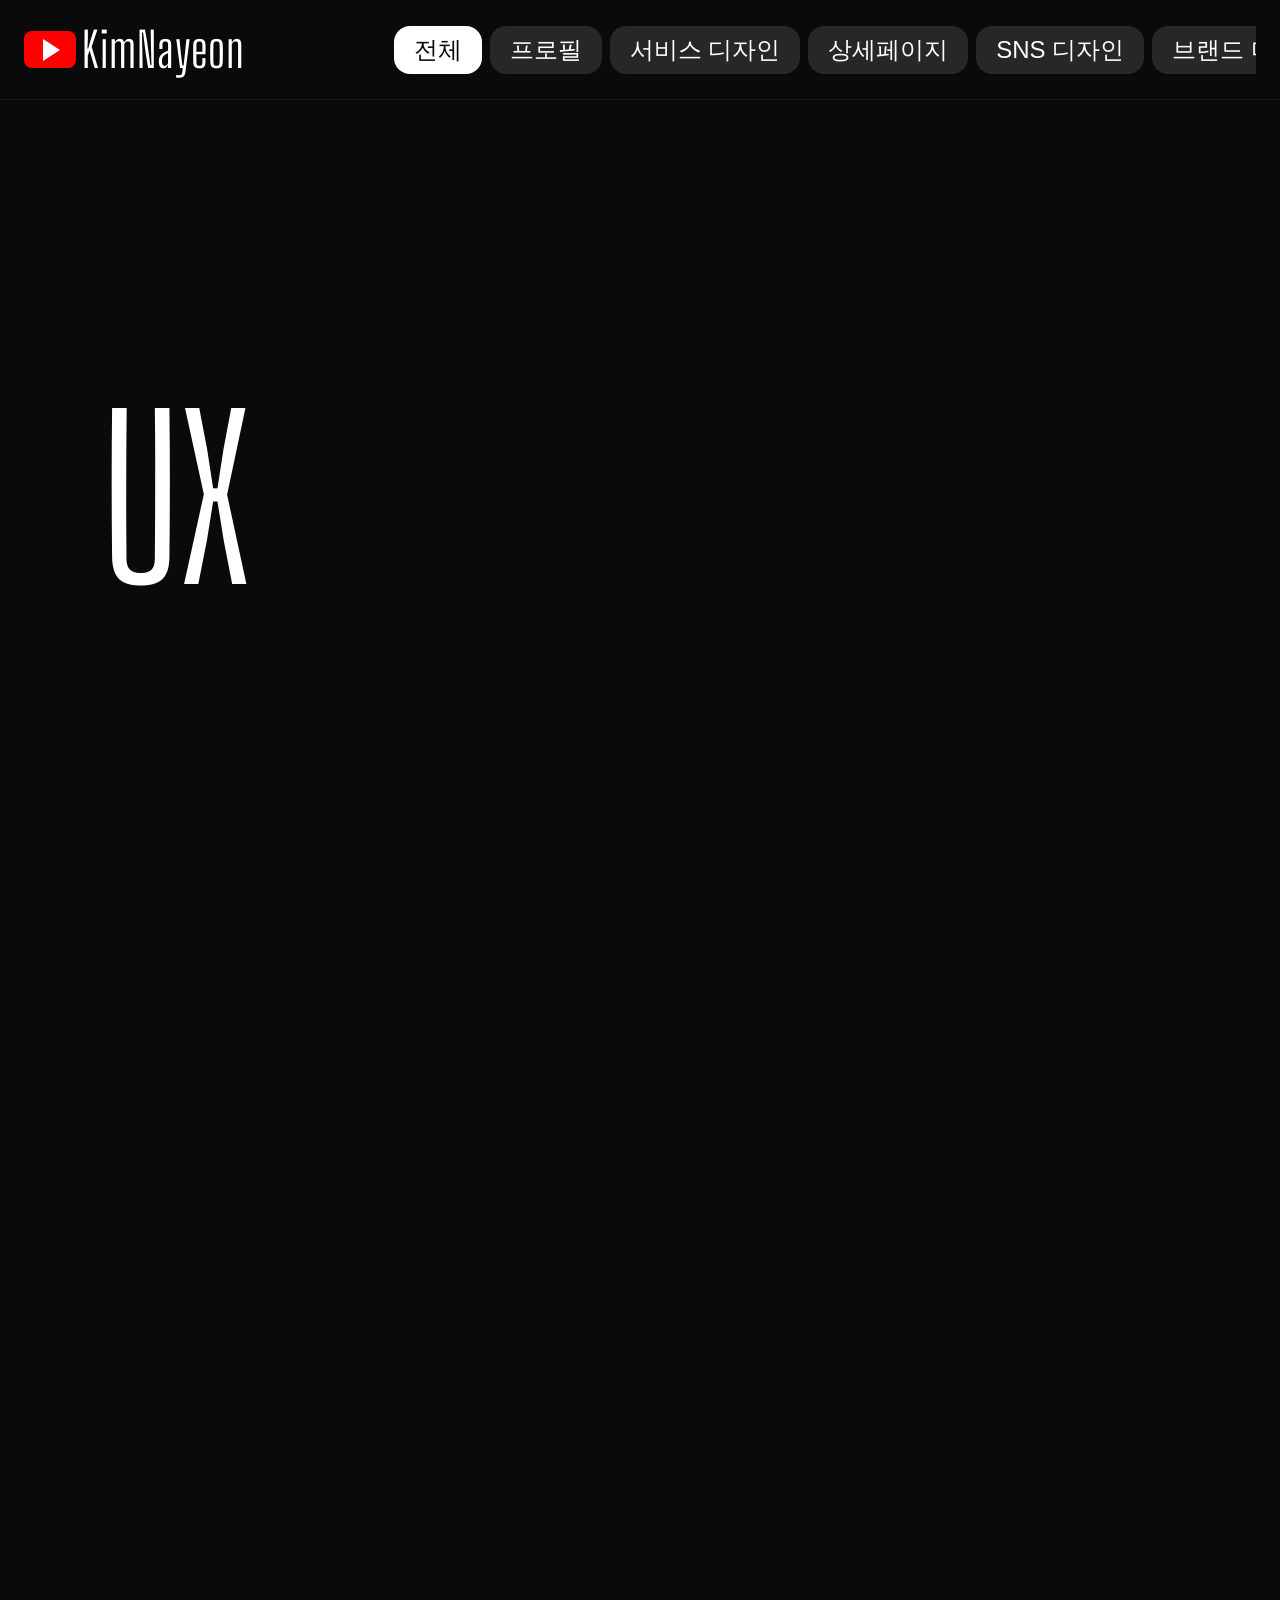
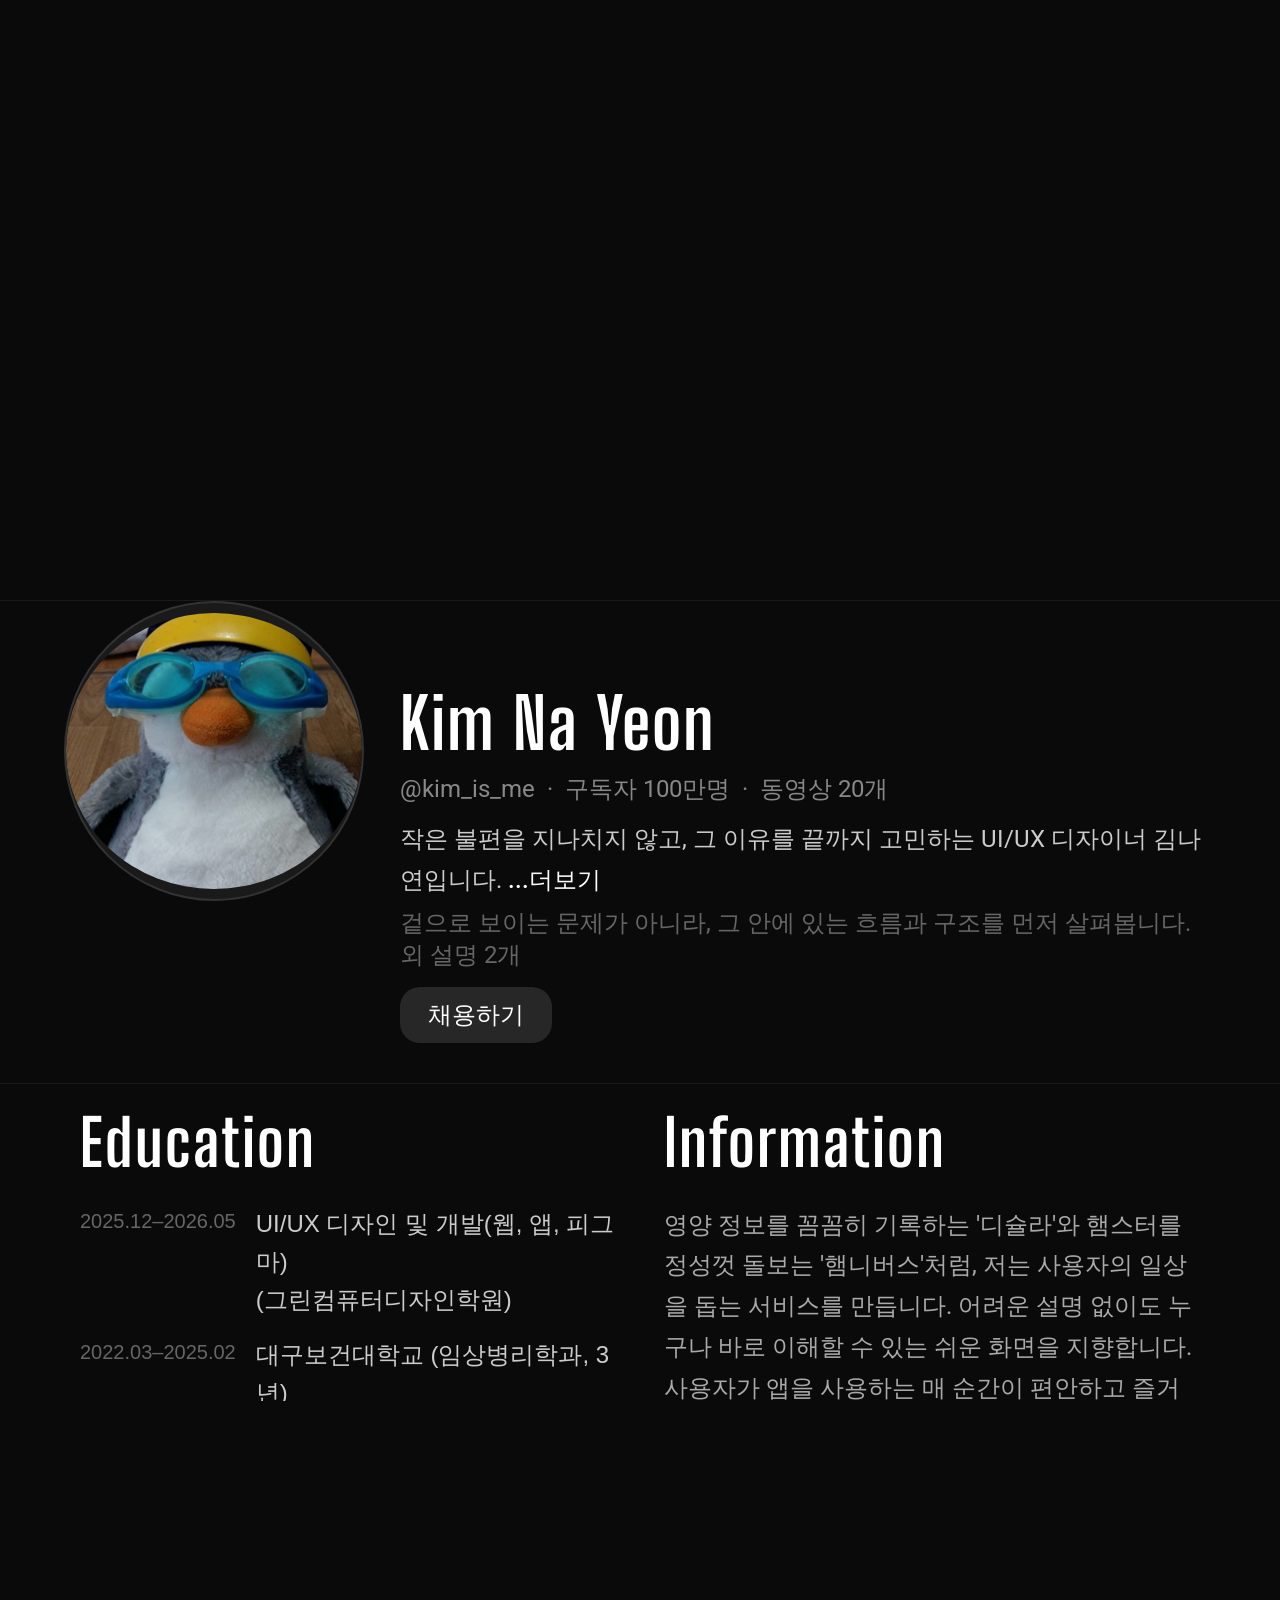
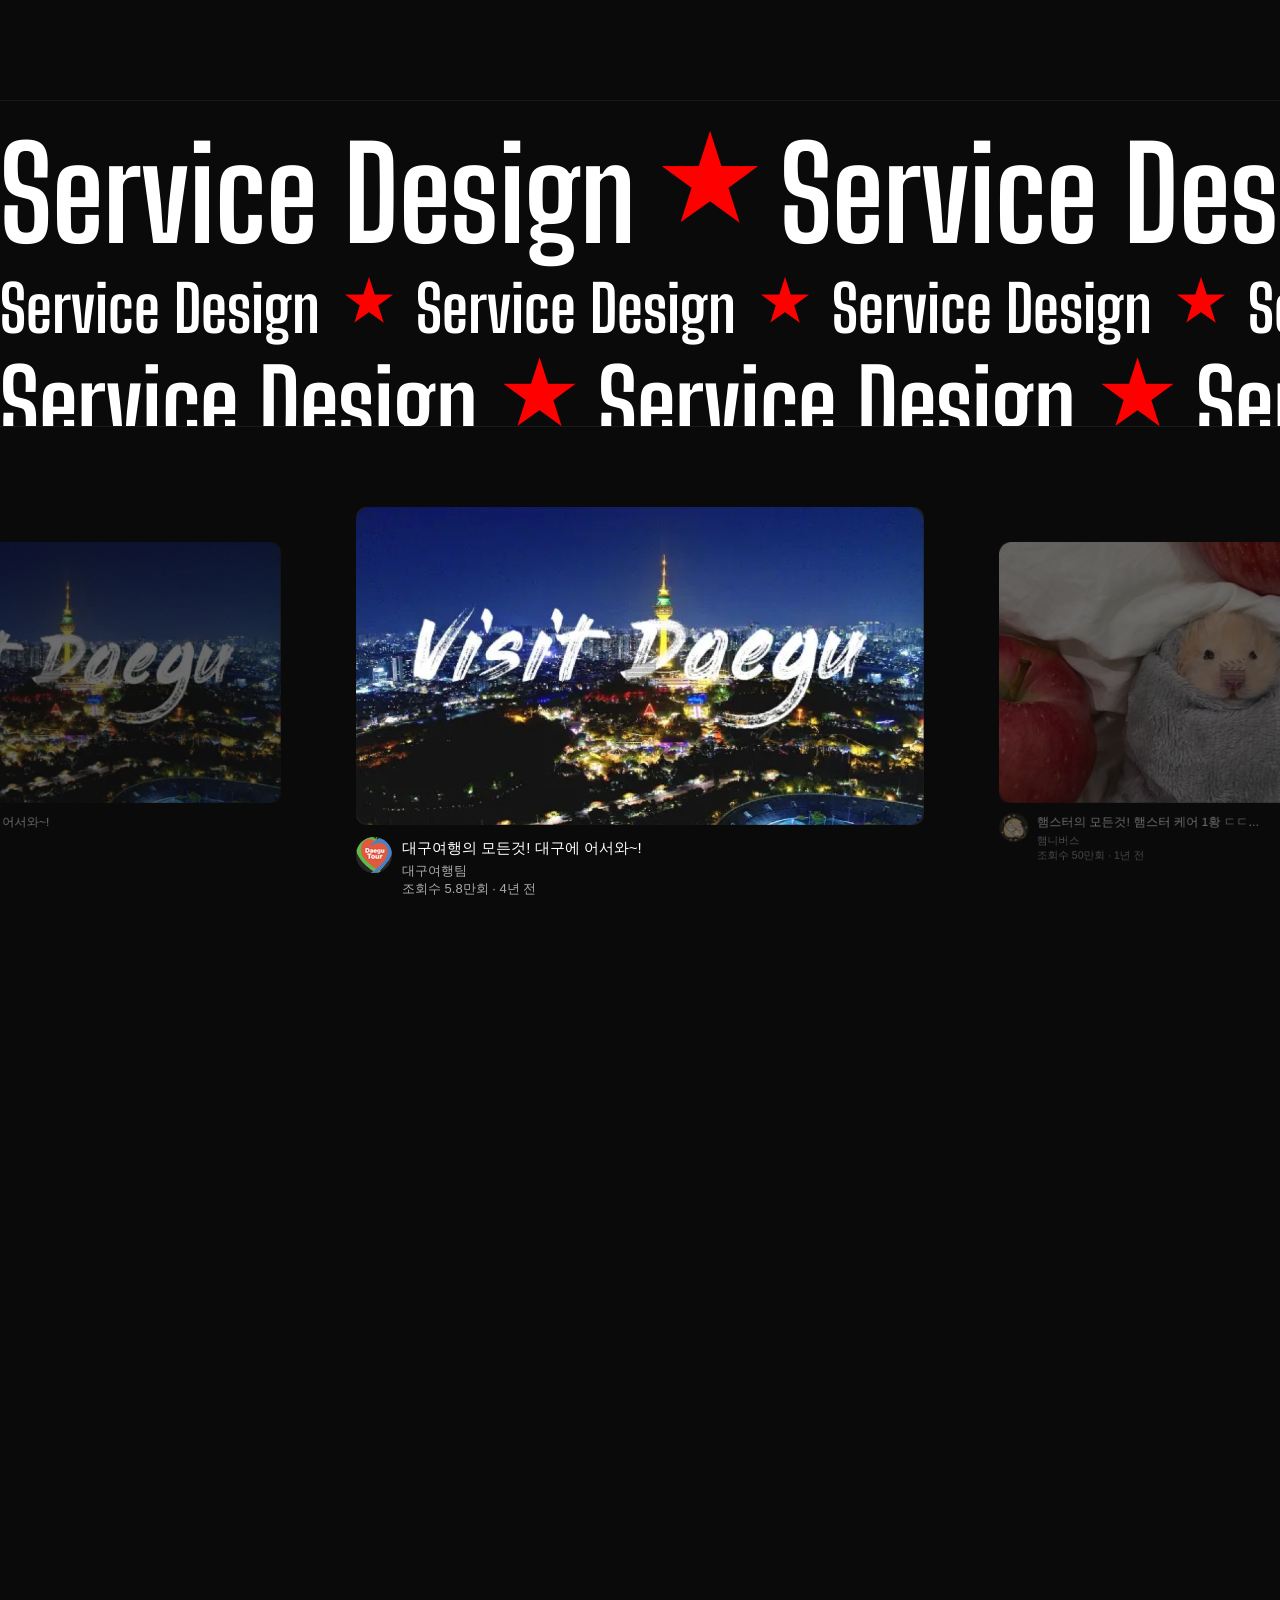
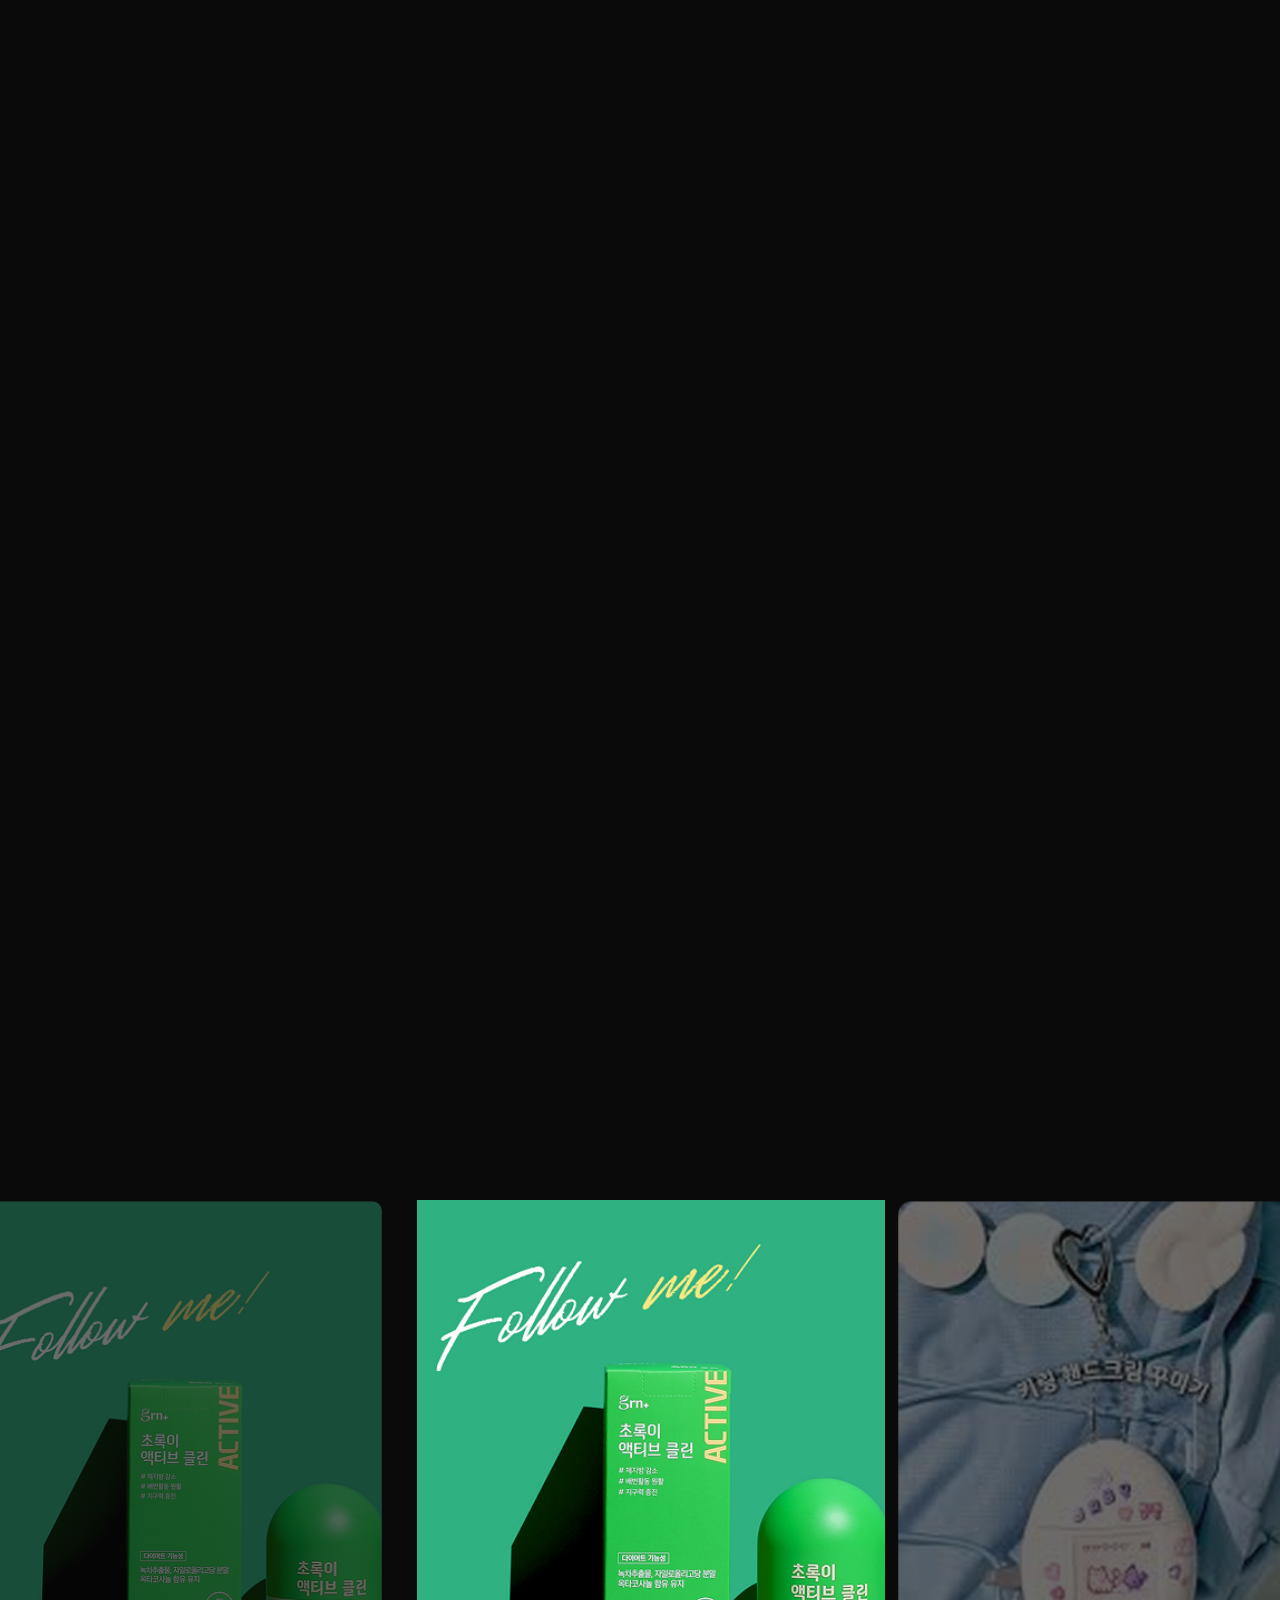
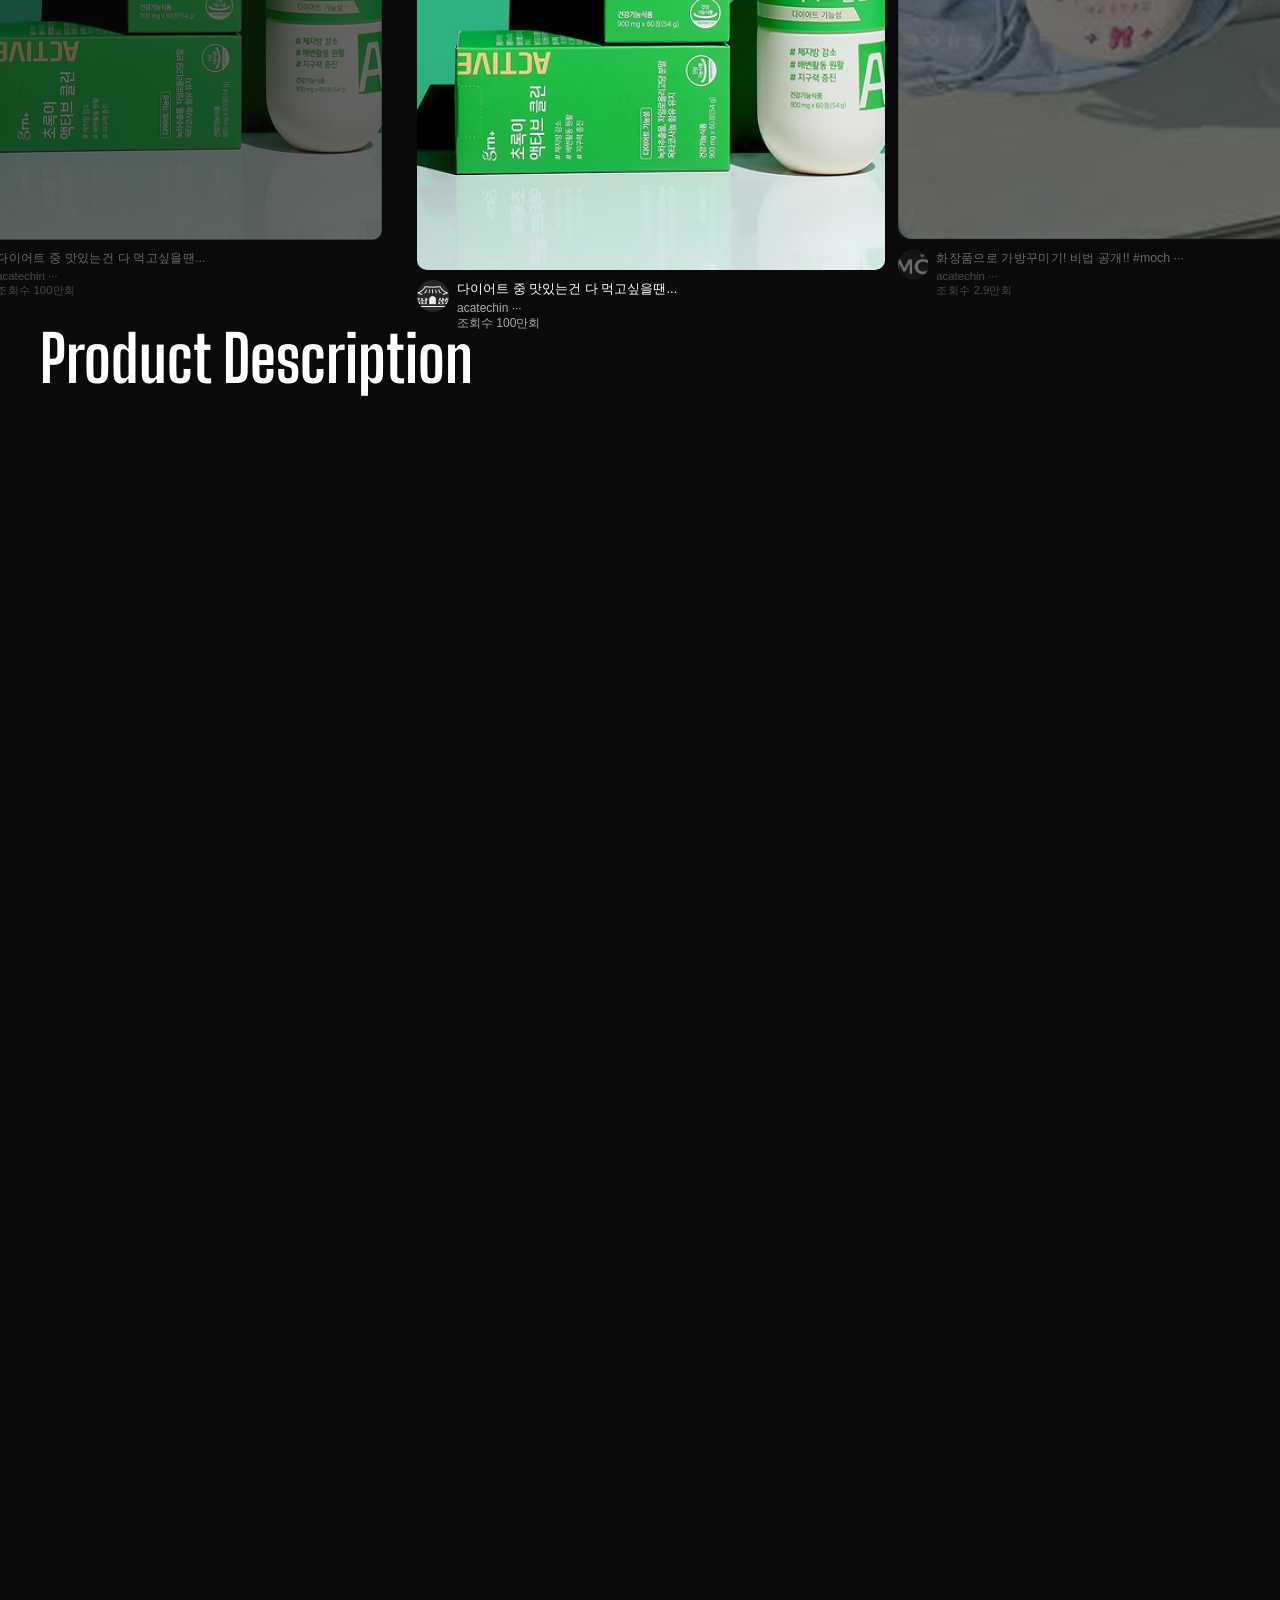
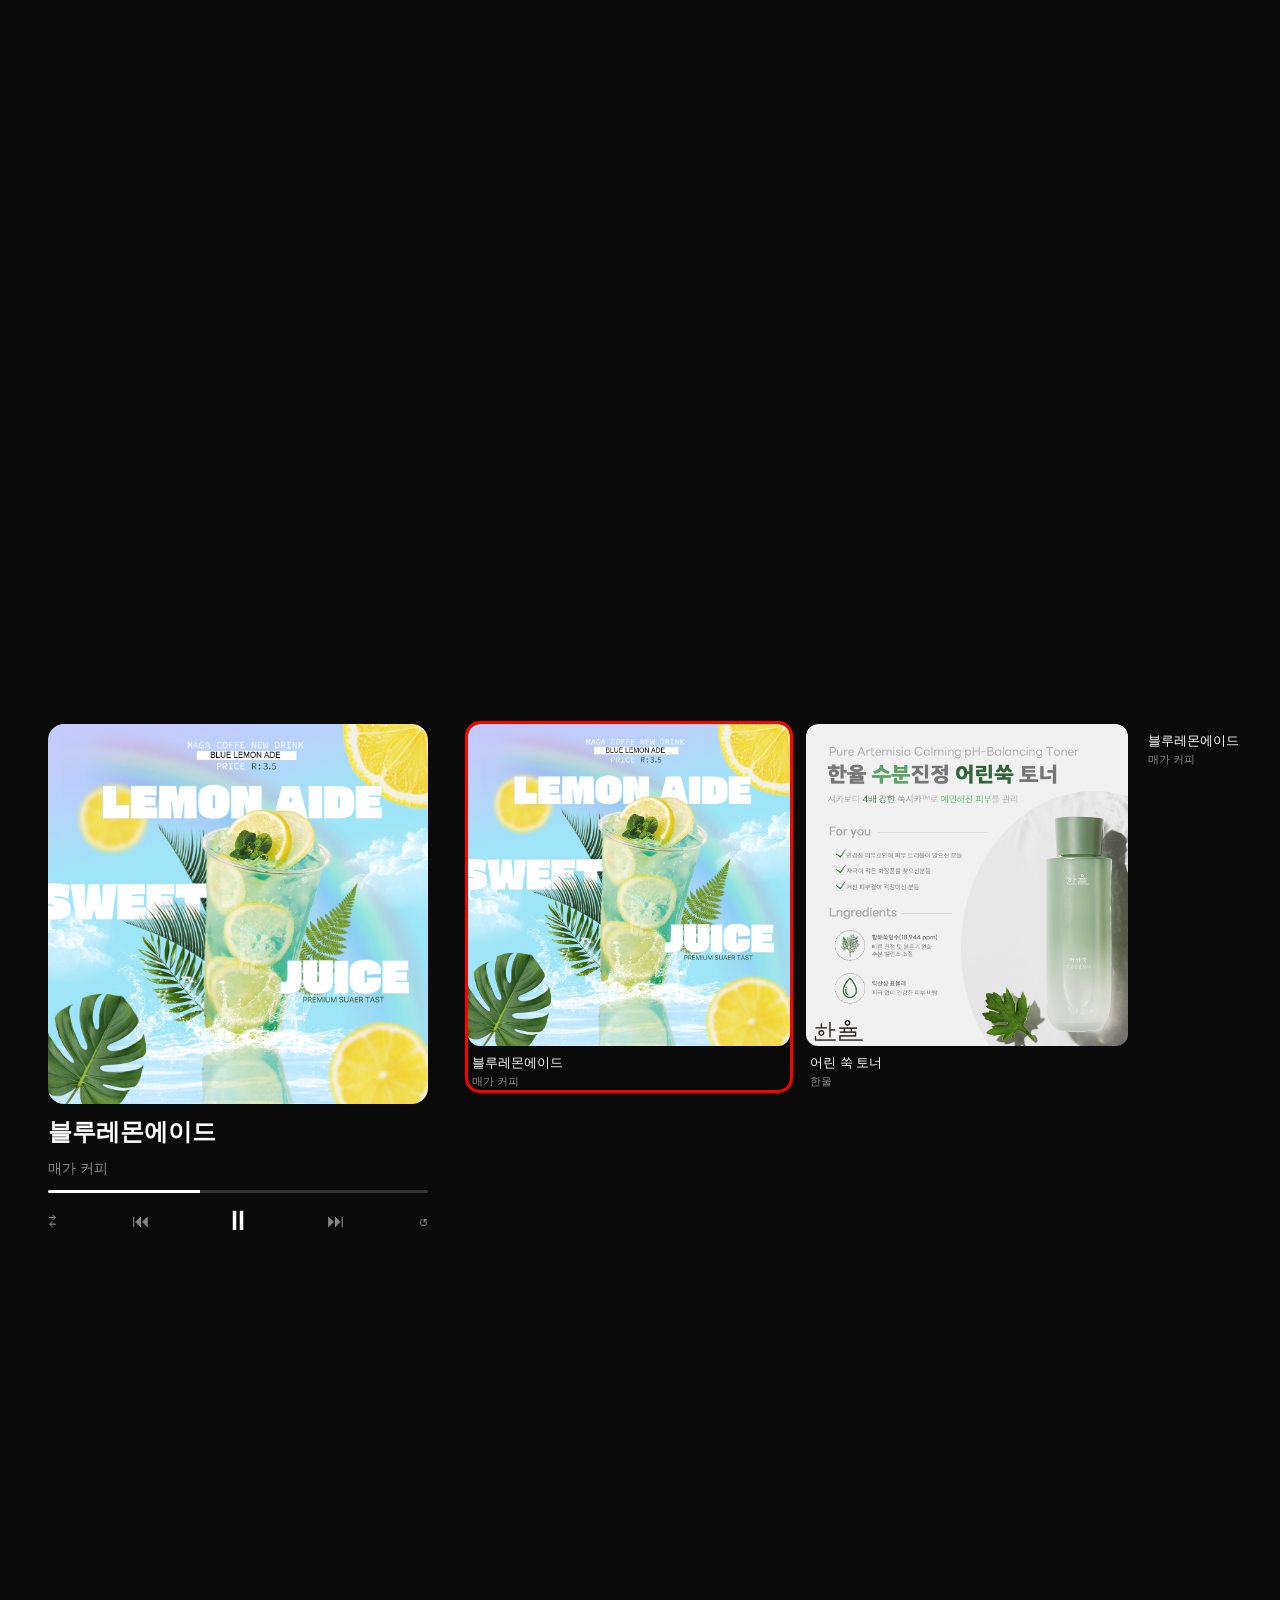
==== index.html @ f344e9fa "desing: 브랜드디자인" ====
<!doctype html>
<html lang="ko">
  <head>
    <meta charset="UTF-8" />
    <meta name="viewport" content="width=device-width, initial-scale=1.0" />
    <title>Kim Na Yeon — Portfolio</title>
    <link
      href="https://fonts.googleapis.com/css2?family=Big+Shoulders+Display:wght@700;900&family=Roboto:wght@300;400;500;700&display=swap"
      rel="stylesheet"
    />
    <link
      href="https://cdn.jsdelivr.net/gh/orioncactus/pretendard/dist/web/static/pretendard.css"
      rel="stylesheet"
    />
    <link rel="stylesheet" href="style.css" />
  </head>
  <body>
    <!-- NAV -->
    <nav id="yt-nav">
      <a href="#" class="yt-logo">
        <div class="yt-logo-icon"></div>
        <span class="yt-logo-text">KimNayeon</span>
      </a>
      <div class="yt-nav-right">
        <ul class="yt-nav-links">
          <li><a href="#" class="active" data-target="hero">전체</a></li>
          <li><a href="#" data-target="section-profile">프로필</a></li>
          <li><a href="#" data-target="section-service">서비스 디자인</a></li>
          <li><a href="#" data-target="section-detail">상세페이지</a></li>
          <li><a href="#" data-target="section-sns">SNS 디자인</a></li>
          <li><a href="#" data-target="section-brand">브랜드 디자인</a></li>
        </ul>
      </div>
    </nav>

    <!-- HERO -->
    <section id="hero">
      <div id="sticky-wrap">
        <div id="phase-text">
          <div class="split-letter" id="l0">UX</div>
          <div class="split-letter" id="l1">UI</div>
          <div class="split-letter" id="l2">DE</div>
          <div class="split-letter" id="l3">SI</div>
          <div class="split-letter" id="l4">GN</div>
        </div>
        <div id="phase-main">
          <div class="eyebrow">
            [ <span>UX/UI Designer</span> · Brand · Service ]
          </div>
          <div class="hero-title">
            <span class="solid">Design</span>
            <span class="outline">er</span>
          </div>
          <div class="hero-name">Kim Na Yeon</div>
          <div class="tags">
            <span class="tag red">Figma</span>
            <span class="tag">Service Design</span>
            <span class="tag">Brand Design</span>
            <span class="tag">SNS Contents</span>
            <span class="tag">UX Research</span>
          </div>
        </div>
        <div id="phase-collage">
          <div class="collage-group" id="group-0">
            <img
              src="assets/image/cart.png"
              style="top: 5%; left: 8%; width: 200px"
            />
            <img
              src="assets/image/hart.png"
              style="top: 40%; right: 14%; width: 120px"
            />
            <img
              src="assets/image/mic.png"
              style="top: 42%; left: 14%; width: 200px"
            />
            <img
              src="assets/image/ham.png"
              style="top: 50%; right: 6%; width: 400px"
            />
            <img
              src="assets/image/runham.png"
              style="top: 70%; left: 5%; width: 280px"
            />
          </div>
          <div class="collage-group" id="group-1">
            <img
              src="assets/image/licecake-5.png"
              style="top: 5%; left: 8%; width: 280px"
            />
            <img
              src="assets/image/licecake-3.png"
              style="top: 5%; right: 8%; width: 200px"
            />
            <img
              src="assets/image/licecake-2.png"
              style="top: 35%; left: 20%; width: 320px"
            />
            <img
              src="assets/image/licecake-4.png"
              style="top: 28%; right: 15%; width: 320px"
            />
            <img
              src="assets/image/licecake-6.png"
              style="top: 64%; left: 0%; width: 400px"
            />
            <img
              src="assets/image/licecake-1.png"
              style="top: 55%; right: 5%; width: 420px"
            />
          </div>
          <div class="collage-group" id="group-2">
            <img
              src="assets/image/alley-l.png"
              style="bottom: 0; left: 0; width: 45%"
            />
            <img
              src="assets/image/alley-r.png"
              style="bottom: 0; right: 0; width: 28%"
            />
            <img
              src="assets/image/sticar9.png"
              style="top: 18%; left: 30%; width: 150px"
            />
            <img
              src="assets/image/sticar8.png"
              style="top: 2%; left: 2%; width: 200px"
            />
            <img
              src="assets/image/bard-1.png"
              style="top: 0%; right: 18%; width: 200px"
            />
            <img
              src="assets/image/sticar3.png"
              style="top: 30%; right: 26%; width: 80px"
            />
            <img
              src="assets/image/bard-2.png"
              style="top: 60%; right: 28%; width: 140px"
            />
            <img
              src="assets/image/sticar10.png"
              style="top: 40%; left: 0%; width: 500px"
            />
            <img
              src="assets/image/sticar11.png"
              style="top: 60%; right: 0%; width: 400px"
            />
          </div>
          <div class="collage-group" id="group-3">
            <img
              src="assets/image/cat-1.png"
              style="top: 12%; left: 24%; width: 180px"
            />
            <img
              src="assets/image/rainbow.png"
              style="top: 40%; right: 0%; width: 600px"
            />
            <img
              src="assets/image/cat-3.png"
              style="top: 80%; right: 38%; width: 280px"
            />
            <img
              src="assets/image/dole.png"
              style="top: 78%; right: 14%; width: 400px"
            />
            <img
              src="assets/image/donot.png"
              style="top: 24%; left: 25%; width: 180px"
            />
            <img
              src="assets/image/dog.png"
              style="bottom: -2%; left: 0%; width: 200px"
            />
            <img
              src="assets/image/bard-clod.png"
              style="bottom: 42%; right: 4%; width: 200px"
            />
            <img
              src="assets/image/nabe.png"
              style="top: 6%; left: 32%; width: 80px"
            />
            <img
              src="assets/image/pix-hart.png"
              style="bottom: 20%; left: 28%; width: 120px"
            />
            <img
              src="assets/image/rose.png"
              style="bottom: 40%; left: 10%; width: 160px"
            />
            <img
              src="assets/image/hand.png"
              style="bottom: 0%; right: 0%; width: 200px"
            />
            <img
              src="assets/image/leaf.png"
              style="top: 40%; right: 0%; width: 400px"
            />
          </div>
        </div>
      </div>
    </section>

    <!-- 프로필 섹션 -->
    <section id="section-profile" style="position: relative; min-height: 300vh">
      <div
        id="profile-sticky"
        style="
          position: sticky;
          top: 100px;
          height: calc(100vh - 100px);
          overflow: hidden;
        "
      >
        <div id="profile-banner">
          <div id="profile-banner-placeholder">
            <img src="assets/image/092958.png" alt="" />
          </div>
        </div>
        <div id="profile-info">
          <div id="profile-left">
            <img
              src="assets/image/tumnail.png"
              alt="프로필"
              id="profile-avatar"
            />
            <div id="profile-text">
              <h1 id="profile-name">Kim Na Yeon</h1>
              <div id="profile-handle">
                @kim_is_me &nbsp;·&nbsp; 구독자 100만명 &nbsp;·&nbsp; 동영상
                20개
              </div>
              <p id="profile-bio">
                작은 불편을 지나치지 않고, 그 이유를 끝까지 고민하는 UI/UX
                디자이너 김나연입니다. <span id="bio-more">...더보기</span>
              </p>
              <p id="profile-bio-sub">
                겉으로 보이는 문제가 아니라, 그 안에 있는 흐름과 구조를 먼저
                살펴봅니다. 외 설명 2개
              </p>
              <a href="mailto:" class="hire-btn">채용하기</a>
            </div>
          </div>
        </div>
        <div id="profile-detail">
          <div id="profile-edu">
            <h2 class="detail-title">Education</h2>
            <ul class="edu-list">
              <li>
                <span class="edu-period">2025.12–2026.05</span>
                <span class="edu-name"
                  >UI/UX 디자인 및 개발(웹, 앱, 피그마)<br />(그린컴퓨터디자인학원)</span
                >
              </li>
              <li>
                <span class="edu-period">2022.03–2025.02</span>
                <span class="edu-name">대구보건대학교 (임상병리학과, 3년)</span>
              </li>
              <li>
                <span class="edu-period">2019.03–2022.02</span>
                <span class="edu-name">대구보건대학교 (임상병리학과, 3년)</span>
              </li>
            </ul>
            <h2 class="detail-title" style="margin-top: 40px">Skill</h2>
            <div id="skill-icons">
              <img
                src="https://cdn.jsdelivr.net/gh/devicons/devicon/icons/figma/figma-original.svg"
                alt="Figma"
              />
              <img
                src="https://cdn.jsdelivr.net/gh/devicons/devicon/icons/photoshop/photoshop-plain.svg"
                alt="Photoshop"
              />
              <img
                src="https://cdn.jsdelivr.net/gh/devicons/devicon/icons/illustrator/illustrator-plain.svg"
                alt="Illustrator"
              />
              <img
                src="https://cdn.jsdelivr.net/gh/devicons/devicon/icons/html5/html5-original.svg"
                alt="HTML5"
              />
              <img
                src="https://cdn.jsdelivr.net/gh/devicons/devicon/icons/css3/css3-original.svg"
                alt="CSS3"
              />
              <img
                src="https://cdn.jsdelivr.net/gh/devicons/devicon/icons/javascript/javascript-original.svg"
                alt="JavaScript"
              />
            </div>
          </div>
          <div id="profile-info-right">
            <h2 class="detail-title">Information</h2>
            <p class="info-text">
              영양 정보를 꼼꼼히 기록하는 '디슐라'와 햄스터를 정성껏 돌보는
              '햄니버스'처럼, 저는 사용자의 일상을 돕는 서비스를 만듭니다.
              어려운 설명 없이도 누구나 바로 이해할 수 있는 쉬운 화면을
              지향합니다. 사용자가 앱을 사용하는 매 순간이 편안하고 즐거울 수
              있도록, 작은 디테일까지 놓치지 않고 세심하게 디자인하겠습니다.
            </p>
          </div>
        </div>
      </div>
    </section>

    <!-- 서비스 디자인 섹션 -->
    <section id="section-service" style="position: relative; min-height: 300vh">
      <div
        id="service-sticky"
        style="
          position: sticky;
          top: 100px;
          height: calc(100vh - 100px);
          overflow: hidden;
          display: flex;
          flex-direction: column;
          justify-content: center;
          z-index: 1;
        "
      >
        <div class="marquee-wrap">
          <div class="marquee-row row-1">
            <div class="marquee-track">
              <span>Service Design</span><span class="dot">★</span
              ><span>Service Design</span><span class="dot">★</span
              ><span>Service Design</span><span class="dot">★</span
              ><span>Service Design</span><span class="dot">★</span
              ><span>Service Design</span><span class="dot">★</span
              ><span>Service Design</span><span class="dot">★</span
              ><span>Service Design</span><span class="dot">★</span
              ><span>Service Design</span><span class="dot">★</span>
            </div>
            <div class="marquee-track" aria-hidden="true">
              <span>Service Design</span><span class="dot">★</span
              ><span>Service Design</span><span class="dot">★</span
              ><span>Service Design</span><span class="dot">★</span
              ><span>Service Design</span><span class="dot">★</span
              ><span>Service Design</span><span class="dot">★</span
              ><span>Service Design</span><span class="dot">★</span
              ><span>Service Design</span><span class="dot">★</span
              ><span>Service Design</span><span class="dot">★</span>
            </div>
          </div>
          <div class="marquee-row row-2">
            <div class="marquee-track">
              <span>Service Design</span><span class="dot">★</span
              ><span>Service Design</span><span class="dot">★</span
              ><span>Service Design</span><span class="dot">★</span
              ><span>Service Design</span><span class="dot">★</span
              ><span>Service Design</span><span class="dot">★</span
              ><span>Service Design</span><span class="dot">★</span
              ><span>Service Design</span><span class="dot">★</span
              ><span>Service Design</span><span class="dot">★</span>
            </div>
            <div class="marquee-track" aria-hidden="true">
              <span>Service Design</span><span class="dot">★</span
              ><span>Service Design</span><span class="dot">★</span
              ><span>Service Design</span><span class="dot">★</span
              ><span>Service Design</span><span class="dot">★</span
              ><span>Service Design</span><span class="dot">★</span
              ><span>Service Design</span><span class="dot">★</span
              ><span>Service Design</span><span class="dot">★</span
              ><span>Service Design</span><span class="dot">★</span>
            </div>
          </div>
          <div class="marquee-row row-3">
            <div class="marquee-track">
              <span>Service Design</span><span class="dot">★</span
              ><span>Service Design</span><span class="dot">★</span
              ><span>Service Design</span><span class="dot">★</span
              ><span>Service Design</span><span class="dot">★</span
              ><span>Service Design</span><span class="dot">★</span
              ><span>Service Design</span><span class="dot">★</span
              ><span>Service Design</span><span class="dot">★</span
              ><span>Service Design</span><span class="dot">★</span>
            </div>
            <div class="marquee-track" aria-hidden="true">
              <span>Service Design</span><span class="dot">★</span
              ><span>Service Design</span><span class="dot">★</span
              ><span>Service Design</span><span class="dot">★</span
              ><span>Service Design</span><span class="dot">★</span
              ><span>Service Design</span><span class="dot">★</span
              ><span>Service Design</span><span class="dot">★</span
              ><span>Service Design</span><span class="dot">★</span
              ><span>Service Design</span><span class="dot">★</span>
            </div>
          </div>
        </div>
        <div class="carousel-wrap">
          <div class="carousel-track" id="carousel-track">
            <div
              class="carousel-card"
              onclick="location.href = 'detail-1.html'"
            >
              <div class="card-thumb dummy">
                <img src="assets/image/site4.png" alt="" />
              </div>
              <div class="card-info">
                <div class="card-avatar">
                  <img src="assets/image/mainicon2.png" alt="채널 아바타" />
                </div>
                <div class="card-text">
                  <div class="card-title">
                    대구여행의 모든것! 대구에 어서와~!
                  </div>
                  <div class="card-sub">대구여행팀</div>
                  <div class="card-meta">조회수 5.8만회 · 4년 전</div>
                </div>
              </div>
            </div>
            <div
              class="carousel-card"
              onclick="location.href = 'detail-2.html'"
            >
              <div class="card-thumb dummy">
                <img src="assets/image/site1.png" alt="" />
              </div>
              <div class="card-info">
                <div class="card-avatar">
                  <img src="assets/image/icon-1.png" alt="채널 아바타" />
                </div>
                <div class="card-text">
                  <div class="card-title">
                    햄스터의 모든것! 햄스터 케어 1황 ㄷㄷ...
                  </div>
                  <div class="card-sub">햄니버스</div>
                  <div class="card-meta">조회수 50만회 · 1년 전</div>
                </div>
              </div>
            </div>
            <div
              class="carousel-card"
              onclick="location.href = 'detail-3.html'"
            >
              <div class="card-thumb dummy">
                <img src="assets/image/site2.png" alt="" />
              </div>
              <div class="card-info">
                <div class="card-avatar">
                  <img src="assets/image/icon-3.png" alt="채널 아바타" />
                </div>
                <div class="card-text">
                  <div class="card-title">
                    한국의 자랑 한식! 한식진흥원이 이끌어갑니다.
                  </div>
                  <div class="card-sub">한식진흥원</div>
                  <div class="card-meta">조회수 19만회 · 5개월 전</div>
                </div>
              </div>
            </div>
            <div
              class="carousel-card"
              onclick="location.href = 'detail-4.html'"
            >
              <div class="card-thumb dummy">
                <img src="assets/image/site3.png" alt="" />
              </div>
              <div class="card-info">
                <div class="card-avatar">
                  <img src="assets/image/icon-2.png" alt="채널 아바타" />
                </div>
                <div class="card-text">
                  <div class="card-title">
                    다이어트중인데 식단짜기 귀찮을때 이 어플은 어때?
                  </div>
                  <div class="card-sub">Dishly</div>
                  <div class="card-meta">조회수 100만회 · 2개월 전</div>
                </div>
              </div>
            </div>
          </div>
        </div>
      </div>
    </section>

    <!-- 상세페이지 섹션 -->
    <section id="section-detail" style="position: relative; min-height: 300vh">
      <div
        id="detail-sticky"
        style="
          position: sticky;
          top: 100px;
          height: calc(100vh - 100px);
          overflow: hidden;
          z-index: 2;
          background: var(--black);
          display: flex;
          flex-direction: column;
        "
      >
        <div
          id="shorts-container"
          style="
            display: flex;
            height: calc(100vh - 200px);
            overflow: visible;
            position: relative;
          "
        >
          <div id="shorts-list">
            <!-- 카드 1: 초록이 다이어트 -->
            <div
              class="shorts-card"
              data-title="다이어트 중 맛있는건 다 먹고싶을땐..."
              data-period="2026.02.27 – 03.05"
              data-tools="Photoshop · Illustrator"
              data-desc="다이어트를 원하지만 식단 조절이 어려운 사용자를 위해, 제품의 핵심 성분인 카테킨의 작용 원리를 시각적으로 풀어냈습니다. 체지방·다이어트·변비 세 가지 고민을 도입부에 배치해 타겟 사용자의 공감을 이끌고, 4가지 포인트로 나눠 정보를 단계적으로 전달해 신뢰감을 높였습니다."
              data-link="https://ny2354.cafe24.com/product/gtn-%EC%B4%88%EB%A1%9D%EC%9D%B4-%EB%8B%A4%EC%9D%B4%EC%96%B4%ED%8A%B8%EC%95%8C%EC%95%BD/28/category/62/display/1/"
            >
              <div class="shorts-thumb dummy">
                <img src="assets/image/product-2.png" alt="" />
              </div>
              <div class="shorts-info">
                <div class="shorts-avatar">
                  <img
                    src="assets/image/image-removebg-preview (46).png"
                    alt=""
                  />
                </div>
                <div class="shorts-text">
                  <div class="shorts-title">
                    다이어트 중 맛있는건 다 먹고싶을땐...
                  </div>
                  <div class="shorts-sub">acatechin ···</div>
                  <div class="shorts-meta">조회수 100만회</div>
                </div>
              </div>
            </div>
            <!-- 카드 2: 뭄칫 핸드크림 -->
            <div
              class="shorts-card"
              data-title="화장품으로 가방꾸미기! 비법 공개!!"
              data-period="2026.04.07 – 04.13"
              data-tools="Figma · Photoshop · Illustrator"
              data-desc="핸드크림을 단순한 스킨케어 제품이 아닌 패션 아이템으로 포지셔닝하기 위해, 요즘 MZ세대 트렌드인 가방꾸미기 문화와 연결했습니다. 레트로 픽셀 감성과 다꾸 스타일의 비주얼로 제품의 귀여운 개성을 강조하고, 향기·보습 등 기능 정보도 트렌디한 레이아웃으로 자연스럽게 전달했습니다."
              data-link="https://www.figma.com/proto/DoVef63uSHZZP9dSA1dqBs/%EB%9E%9C%EB%94%A9-%ED%8E%98%EC%9D%B4%EC%A7%80-%EB%94%94%EC%9E%90%EC%9D%B8-%EA%B9%80%EB%82%98%EC%97%B0?node-id=16-26&p=f&viewport=137%2C429%2C0.13&t=WGed79THoWKXvzhD-1&scaling=min-zoom&content-scaling=fixed&starting-point-node-id=16%3A26&page-id=0%3A1"
            >
              <div class="shorts-thumb dummy">
                <img src="assets/image/product-3.png" alt="" />
              </div>
              <div class="shorts-info">
                <div class="shorts-avatar">
                  <img src="assets/image/mumchit-logo.png" alt="" />
                </div>
                <div class="shorts-text">
                  <div class="shorts-title">
                    화장품으로 가방꾸미기! 비법 공개!! #moch ···
                  </div>
                  <div class="shorts-sub">acatechin ···</div>
                  <div class="shorts-meta">조회수 2.9만회</div>
                </div>
              </div>
            </div>
            <!-- 카드 3: 익산농협 찰쌀떡 -->
            <div
              class="shorts-card"
              data-title="품질대란! 익산농협 샘크림 찰쌀떡 오픈런 후기!"
              data-period="2026.03.10 – 03.13"
              data-tools="Photoshop · Illustrator"
              data-desc="8000명 이상의 소비자가 선택한 익산농협 샘크림 찰쌀떡의 신뢰도와 품질을 시각적으로 전달하기 위해, 제품의 부드럽고 고급스러운 질감을 중심으로 디자인했습니다. 따뜻한 베이지·브라운 톤으로 정성스럽고 건강한 이미지를 강조하고, 실제 먹는 장면을 담아 소비자의 구매 욕구를 자연스럽게 이끌어냈습니다."
              data-link="https://ny2354.cafe24.com/product/%EC%9D%B5%EC%82%B0-%EB%86%8D%ED%98%91-%EC%83%9D%ED%81%AC%EB%A6%BC-%EC%B0%B9%EC%8C%80%EB%96%A1/12/category/62/display/1/"
            >
              <div class="shorts-thumb dummy">
                <img src="assets/image/product-1.png" alt="" />
              </div>
              <div class="shorts-info">
                <div class="shorts-avatar">
                  <img
                    src="assets/image/image-removebg-preview (46).png"
                    alt=""
                  />
                </div>
                <div class="shorts-text">
                  <div class="shorts-title">
                    품질대란! 익산농협 샘크림 찰쌀떡 오픈런 후기!
                  </div>
                  <div class="shorts-sub">acatechin ···</div>
                  <div class="shorts-meta">조회수 45만회</div>
                </div>
              </div>
            </div>
            <!-- 카드 4: 초록이 (카드1과 동일) -->
            <div
              class="shorts-card"
              data-title="다이어트 중 맛있는건 다 먹고싶을땐..."
              data-period="2026.02.27 – 03.05"
              data-tools="Photoshop · Illustrator"
              data-desc="다이어트를 원하지만 식단 조절이 어려운 사용자를 위해, 제품의 핵심 성분인 카테킨의 작용 원리를 시각적으로 풀어냈습니다. 체지방·다이어트·변비 세 가지 고민을 도입부에 배치해 타겟 사용자의 공감을 이끌고, 4가지 포인트로 나눠 정보를 단계적으로 전달해 신뢰감을 높였습니다."
              data-link="https://ny2354.cafe24.com/product/gtn-%EC%B4%88%EB%A1%9D%EC%9D%B4-%EB%8B%A4%EC%9D%B4%EC%96%B4%ED%8A%B8%EC%95%8C%EC%95%BD/28/category/62/display/1/"
            >
              <div class="shorts-thumb dummy">
                <img src="assets/image/product-2.png" alt="" />
              </div>
              <div class="shorts-info">
                <div class="shorts-avatar">
                  <img
                    src="assets/image/image-removebg-preview (46).png"
                    alt=""
                  />
                </div>
                <div class="shorts-text">
                  <div class="shorts-title">
                    다이어트 중 맛있는건 다 먹고싶을땐...
                  </div>
                  <div class="shorts-sub">acatechin ···</div>
                  <div class="shorts-meta">조회수 100만회</div>
                </div>
              </div>
            </div>
          </div>
          <!-- 상세 패널 -->
          <div id="shorts-panel" class="hidden">
            <div id="panel-header">
              <span id="panel-title">설명</span>
              <button id="panel-close" onclick="closeShorts()">✕</button>
            </div>
            <div id="panel-body">
              <div id="panel-project"></div>
              <div id="panel-stats">
                <div class="stat-box">
                  <div class="stat-num" id="panel-period-val">—</div>
                  <div class="stat-label">제작 기간</div>
                </div>
                <a id="panel-link" href="#" target="_blank" class="stat-btn"
                  >바로가기</a
                >
                <div class="stat-box">
                  <div
                    id="panel-tools-icons"
                    style="
                      display: flex;
                      gap: 6px;
                      justify-content: center;
                      flex-wrap: wrap;
                    "
                  ></div>
                  <div class="stat-label" style="margin-top: 6px">사용 툴</div>
                </div>
              </div>
              <div id="panel-desc-label">💬 기획 의도</div>
              <div id="panel-desc"></div>
            </div>
          </div>
        </div>
        <div id="detail-title-bar">
          <span class="detail-section-title">Product Description</span>
        </div>
      </div>
    </section>

    <!-- SNS 디자인 섹션 -->
    <section id="section-sns" style="position: relative; min-height: 300vh">
      <div
        id="sns-sticky"
        style="
          position: sticky;
          top: 100px;
          height: calc(100vh - 100px);
          overflow: hidden;
          z-index: 2;
          background: var(--black);
          display: flex;
          flex-direction: column;
        "
      >
        <div id="sns-main">
          <div id="sns-player">
            <div id="player-cover">
              <img
                src="assets/image/instersns1.jpg"
                alt="커버"
                id="player-cover-img"
              />
            </div>
            <div id="player-title">블루레몬에이드</div>
            <div id="player-sub">매가 커피</div>
            <div id="player-progress"><div id="player-bar"></div></div>
            <div id="player-controls">
              <button class="ctrl-btn">⇄</button>
              <button class="ctrl-btn">⏮</button>
              <button class="ctrl-btn ctrl-play">⏸</button>
              <button class="ctrl-btn">⏭</button>
              <button class="ctrl-btn">↺</button>
            </div>
          </div>
          <div id="sns-right">
            <div id="sns-card-list">
              <div
                class="sns-small-card selected"
                onclick="
                  switchSnsCard(
                    this,
                    'assets/image/instersns1.jpg',
                    '블루레몬에이드',
                    '매가 커피',
                  )
                "
              >
                <div class="sns-card-img-wrap">
                  <img src="assets/image/instersns1.jpg" alt="블루레몬에이드" />
                </div>
                <div class="sns-card-label">
                  블루레몬에이드<br /><span>매가 커피</span>
                </div>
              </div>
              <div
                class="sns-small-card"
                onclick="
                  switchSnsCard(
                    this,
                    'assets/image/instersns2.jpg',
                    '어린 쑥 토너',
                    '한울',
                  )
                "
              >
                <div class="sns-card-img-wrap">
                  <img src="assets/image/instersns2.jpg" alt="어린 쑥 토너" />
                </div>
                <div class="sns-card-label">
                  어린 쑥 토너<br /><span>한울</span>
                </div>
              </div>
              <div class="sns-small-card dummy">
                <div class="sns-card-label">
                  블루레몬에이드<br /><span>매가 커피</span>
                </div>
              </div>
              <div class="sns-small-card dummy">
                <div class="sns-card-label">
                  블루레몬에이드<br /><span>매가 커피</span>
                </div>
              </div>
            </div>
            <div id="sns-circle-wrap">
              <div
                class="circle-ring"
                style="
                  width: 726px;
                  height: 726px;
                  animation: rotate-circle 10s linear infinite;
                "
              >
                <svg viewBox="0 0 726 726" xmlns="http://www.w3.org/2000/svg">
                  <defs>
                    <path
                      id="cp1"
                      d="M 363,363 m -340,0 a 340,340 0 1,1 680,0 a 340,340 0 1,1 -680,0"
                    />
                  </defs>
                  <text
                    fill="white"
                    font-size="96"
                    font-family="Big Shoulders Display, sans-serif"
                    letter-spacing="8"
                    font-weight="900"
                  >
                    <textPath href="#cp1">
                      SNS Card News ★ SNS Card News ★ SNS Card News ★ SNS Card
                      News ★
                    </textPath>
                  </text>
                </svg>
              </div>
              <div
                class="circle-ring"
                style="
                  width: 594px;
                  height: 594px;
                  bottom: 66px;
                  right: 66px;
                  animation: rotate-circle 14s linear infinite reverse;
                "
              >
                <svg viewBox="0 0 594 594" xmlns="http://www.w3.org/2000/svg">
                  <defs>
                    <path
                      id="cp2"
                      d="M 297,297 m -274,0 a 274,274 0 1,1 548,0 a 274,274 0 1,1 -548,0"
                    />
                  </defs>
                  <text
                    fill="white"
                    font-size="74"
                    font-family="Big Shoulders Display, sans-serif"
                    letter-spacing="6"
                    font-weight="900"
                  >
                    <textPath href="#cp2">
                      SNS Card News ★ SNS Card News ★ SNS Card News ★ SNS Card
                      News ★
                    </textPath>
                  </text>
                </svg>
              </div>
              <div
                class="circle-ring"
                style="
                  width: 476px;
                  height: 476px;
                  bottom: 125px;
                  right: 125px;
                  animation: rotate-circle 18s linear infinite;
                "
              >
                <svg viewBox="0 0 476 476" xmlns="http://www.w3.org/2000/svg">
                  <defs>
                    <path
                      id="cp3"
                      d="M 238,238 m -215,0 a 215,215 0 1,1 430,0 a 215,215 0 1,1 -430,0"
                    />
                  </defs>
                  <text
                    fill="white"
                    font-size="56"
                    font-family="Big Shoulders Display, sans-serif"
                    letter-spacing="5"
                    font-weight="900"
                  >
                    <textPath href="#cp3">
                      SNS Card News ★ SNS Card News ★ SNS Card News ★ SNS Card
                      News ★
                    </textPath>
                  </text>
                </svg>
              </div>
            </div>
          </div>
        </div>
      </div>
    </section>

    <!-- ══════════════════════════════════════
         브랜드 디자인 섹션
    ══════════════════════════════════════ -->
    <section id="section-brand" style="position: relative; min-height: 300vh">
      <div id="brand-sticky">
        <!-- 배경: 기울어진 마퀴 텍스트 (여러 줄) -->
        <div id="brand-bg-marquee">
          <div class="brand-bg-row">
            <div class="brand-bg-track">
              Brand Design&nbsp;&nbsp;&nbsp;Brand Design&nbsp;&nbsp;&nbsp;Brand
              Design&nbsp;&nbsp;&nbsp;Brand Design&nbsp;&nbsp;&nbsp;Brand
              Design&nbsp;&nbsp;&nbsp;Brand Design&nbsp;&nbsp;&nbsp;Brand
              Design&nbsp;&nbsp;&nbsp;Brand Design&nbsp;&nbsp;&nbsp;
            </div>
            <div class="brand-bg-track" aria-hidden="true">
              Brand Design&nbsp;&nbsp;&nbsp;Brand Design&nbsp;&nbsp;&nbsp;Brand
              Design&nbsp;&nbsp;&nbsp;Brand Design&nbsp;&nbsp;&nbsp;Brand
              Design&nbsp;&nbsp;&nbsp;Brand Design&nbsp;&nbsp;&nbsp;Brand
              Design&nbsp;&nbsp;&nbsp;Brand Design&nbsp;&nbsp;&nbsp;
            </div>
          </div>
          <div class="brand-bg-row rev">
            <div class="brand-bg-track">
              Brand Design&nbsp;&nbsp;&nbsp;Brand Design&nbsp;&nbsp;&nbsp;Brand
              Design&nbsp;&nbsp;&nbsp;Brand Design&nbsp;&nbsp;&nbsp;Brand
              Design&nbsp;&nbsp;&nbsp;Brand Design&nbsp;&nbsp;&nbsp;Brand
              Design&nbsp;&nbsp;&nbsp;Brand Design&nbsp;&nbsp;&nbsp;
            </div>
            <div class="brand-bg-track" aria-hidden="true">
              Brand Design&nbsp;&nbsp;&nbsp;Brand Design&nbsp;&nbsp;&nbsp;Brand
              Design&nbsp;&nbsp;&nbsp;Brand Design&nbsp;&nbsp;&nbsp;Brand
              Design&nbsp;&nbsp;&nbsp;Brand Design&nbsp;&nbsp;&nbsp;Brand
              Design&nbsp;&nbsp;&nbsp;Brand Design&nbsp;&nbsp;&nbsp;
            </div>
          </div>
          <div class="brand-bg-row">
            <div class="brand-bg-track">
              Brand Design&nbsp;&nbsp;&nbsp;Brand Design&nbsp;&nbsp;&nbsp;Brand
              Design&nbsp;&nbsp;&nbsp;Brand Design&nbsp;&nbsp;&nbsp;Brand
              Design&nbsp;&nbsp;&nbsp;Brand Design&nbsp;&nbsp;&nbsp;Brand
              Design&nbsp;&nbsp;&nbsp;Brand Design&nbsp;&nbsp;&nbsp;
            </div>
            <div class="brand-bg-track" aria-hidden="true">
              Brand Design&nbsp;&nbsp;&nbsp;Brand Design&nbsp;&nbsp;&nbsp;Brand
              Design&nbsp;&nbsp;&nbsp;Brand Design&nbsp;&nbsp;&nbsp;Brand
              Design&nbsp;&nbsp;&nbsp;Brand Design&nbsp;&nbsp;&nbsp;Brand
              Design&nbsp;&nbsp;&nbsp;Brand Design&nbsp;&nbsp;&nbsp;
            </div>
          </div>
          <div class="brand-bg-row rev">
            <div class="brand-bg-track">
              Brand Design&nbsp;&nbsp;&nbsp;Brand Design&nbsp;&nbsp;&nbsp;Brand
              Design&nbsp;&nbsp;&nbsp;Brand Design&nbsp;&nbsp;&nbsp;Brand
              Design&nbsp;&nbsp;&nbsp;Brand Design&nbsp;&nbsp;&nbsp;Brand
              Design&nbsp;&nbsp;&nbsp;Brand Design&nbsp;&nbsp;&nbsp;
            </div>
            <div class="brand-bg-track" aria-hidden="true">
              Brand Design&nbsp;&nbsp;&nbsp;Brand Design&nbsp;&nbsp;&nbsp;Brand
              Design&nbsp;&nbsp;&nbsp;Brand Design&nbsp;&nbsp;&nbsp;Brand
              Design&nbsp;&nbsp;&nbsp;Brand Design&nbsp;&nbsp;&nbsp;Brand
              Design&nbsp;&nbsp;&nbsp;Brand Design&nbsp;&nbsp;&nbsp;
            </div>
          </div>
          <div class="brand-bg-row">
            <div class="brand-bg-track">
              Brand Design&nbsp;&nbsp;&nbsp;Brand Design&nbsp;&nbsp;&nbsp;Brand
              Design&nbsp;&nbsp;&nbsp;Brand Design&nbsp;&nbsp;&nbsp;Brand
              Design&nbsp;&nbsp;&nbsp;Brand Design&nbsp;&nbsp;&nbsp;Brand
              Design&nbsp;&nbsp;&nbsp;Brand Design&nbsp;&nbsp;&nbsp;
            </div>
            <div class="brand-bg-track" aria-hidden="true">
              Brand Design&nbsp;&nbsp;&nbsp;Brand Design&nbsp;&nbsp;&nbsp;Brand
              Design&nbsp;&nbsp;&nbsp;Brand Design&nbsp;&nbsp;&nbsp;Brand
              Design&nbsp;&nbsp;&nbsp;Brand Design&nbsp;&nbsp;&nbsp;Brand
              Design&nbsp;&nbsp;&nbsp;Brand Design&nbsp;&nbsp;&nbsp;
            </div>
          </div>
          <div class="brand-bg-row rev">
            <div class="brand-bg-track">
              Brand Design&nbsp;&nbsp;&nbsp;Brand Design&nbsp;&nbsp;&nbsp;Brand
              Design&nbsp;&nbsp;&nbsp;Brand Design&nbsp;&nbsp;&nbsp;Brand
              Design&nbsp;&nbsp;&nbsp;Brand Design&nbsp;&nbsp;&nbsp;Brand
              Design&nbsp;&nbsp;&nbsp;Brand Design&nbsp;&nbsp;&nbsp;
            </div>
            <div class="brand-bg-track" aria-hidden="true">
              Brand Design&nbsp;&nbsp;&nbsp;Brand Design&nbsp;&nbsp;&nbsp;Brand
              Design&nbsp;&nbsp;&nbsp;Brand Design&nbsp;&nbsp;&nbsp;Brand
              Design&nbsp;&nbsp;&nbsp;Brand Design&nbsp;&nbsp;&nbsp;Brand
              Design&nbsp;&nbsp;&nbsp;Brand Design&nbsp;&nbsp;&nbsp;
            </div>
          </div>
          <div class="brand-bg-row">
            <div class="brand-bg-track">
              Brand Design&nbsp;&nbsp;&nbsp;Brand Design&nbsp;&nbsp;&nbsp;Brand
              Design&nbsp;&nbsp;&nbsp;Brand Design&nbsp;&nbsp;&nbsp;Brand
              Design&nbsp;&nbsp;&nbsp;Brand Design&nbsp;&nbsp;&nbsp;Brand
              Design&nbsp;&nbsp;&nbsp;Brand Design&nbsp;&nbsp;&nbsp;
            </div>
            <div class="brand-bg-track" aria-hidden="true">
              Brand Design&nbsp;&nbsp;&nbsp;Brand Design&nbsp;&nbsp;&nbsp;Brand
              Design&nbsp;&nbsp;&nbsp;Brand Design&nbsp;&nbsp;&nbsp;Brand
              Design&nbsp;&nbsp;&nbsp;Brand Design&nbsp;&nbsp;&nbsp;Brand
              Design&nbsp;&nbsp;&nbsp;Brand Design&nbsp;&nbsp;&nbsp;
            </div>
          </div>
        </div>

        <!-- 전면: 소셜 피드 카드 -->
        <div id="brand-feed-wrap">
          <div id="brand-feed-card">
            <!-- 카드 헤더 (채널명 + 날짜) -->
            <div id="brand-feed-header">
              <div id="brand-feed-avatar">
                <img
                  src="assets/image/logobrand.png"
                  alt=""
                  onerror="this.style.opacity = 0"
                />
              </div>
              <div id="brand-feed-meta">
                <div id="brand-feed-channel">
                  슬로우 리프 <span id="brand-feed-badge">·</span>
                  <span id="brand-feed-date">13일 전</span>
                </div>
                <div id="brand-feed-desc-short" id="brand-feed-title-text">
                  드디어! 슬로우 리프만의 MD출시!
                </div>
              </div>
            </div>

            <!-- 카드 본문 텍스트 -->
            <div id="brand-feed-body-text">
              머그컵, 키링등 다양한 굿즈들을 만나보세요!<br />
              <span id="brand-feed-more">자세히 보기</span>
            </div>

            <!-- 이미지 슬라이더 -->
            <div id="brand-feed-slider-wrap">
              <div id="brand-feed-slider">
                <!-- 슬라이드 1 -->
                <div class="brand-slide">
                  <div class="brand-slide-img brand-slide-placeholder">
                    <div class="brand-slide-inner">
                      <div class="brand-slide-logo-ring">
                        <span class="brand-slide-logo-text">Slow Leaf</span>
                      </div>
                      <div class="brand-slide-label">Logo · CI</div>
                    </div>
                  </div>
                </div>
                <!-- 슬라이드 2 -->
                <!-- 슬라이드 1 -->
                <div class="brand-slide">
                  <img
                    class="brand-slide-img"
                    src="assets/image/Frame 52.png"
                    alt="슬로우리프 로고"
                  />
                </div>
                <!-- 슬라이드 2 -->
                <div class="brand-slide">
                  <img
                    class="brand-slide-img"
                    src="assets/image/bravd2.png"
                    alt="패키지 디자인"
                  />
                </div>
                <!-- 슬라이드 3 -->
                <div class="brand-slide">
                  <img
                    class="brand-slide-img"
                    src="assets/image/bravd3.png"
                    alt="굿즈 디자인"
                  />
                </div>
                <!-- 슬라이드 4 -->
                <div class="brand-slide">
                  <img class="brand-slide-img" src="assets/image/bravd4.png" />
                </div>
              </div>

              <!-- 화살표 버튼 -->
              <button
                class="brand-slide-arrow brand-slide-prev"
                id="brand-prev"
              >
                &#8249;
              </button>
              <button
                class="brand-slide-arrow brand-slide-next"
                id="brand-next"
              >
                &#8250;
              </button>

              <!-- 슬라이드 인디케이터 -->
              <div id="brand-slide-dots">
                <span class="brand-dot-item active"></span>
                <span class="brand-dot-item"></span>
                <span class="brand-dot-item"></span>
                <span class="brand-dot-item"></span>
              </div>

              <!-- 슬라이드 카운터 (우상단) -->
              <div id="brand-slide-counter">
                <span id="brand-slide-cur">1</span> /
                <span id="brand-slide-total">4</span>
              </div>
            </div>

            <!-- 카드 하단 액션바 -->
            <div id="brand-feed-actions">
              <div class="brand-action-left">
                <button class="brand-action-btn">
                  <svg
                    width="20"
                    height="20"
                    viewBox="0 0 24 24"
                    fill="none"
                    stroke="currentColor"
                    stroke-width="1.8"
                  >
                    <path
                      d="M14 9V5a3 3 0 0 0-3-3l-4 9v11h11.28a2 2 0 0 0 2-1.7l1.38-9a2 2 0 0 0-2-2.3H14z"
                    />
                    <path d="M7 22H4a2 2 0 0 1-2-2v-7a2 2 0 0 1 2-2h3" />
                  </svg>
                  <span>3.9만</span>
                </button>
                <button class="brand-action-btn">
                  <svg
                    width="20"
                    height="20"
                    viewBox="0 0 24 24"
                    fill="none"
                    stroke="currentColor"
                    stroke-width="1.8"
                  >
                    <path
                      d="M10 15v4a3 3 0 0 0 3 3l4-9V2H5.72a2 2 0 0 0-2 1.7l-1.38 9a2 2 0 0 0 2 2.3H10z"
                    />
                    <path
                      d="M17 2h2.67A2.31 2.31 0 0 1 22 4v7a2.31 2.31 0 0 1-2.33 2H17"
                    />
                  </svg>
                </button>
                <button class="brand-action-btn">
                  <svg
                    width="20"
                    height="20"
                    viewBox="0 0 24 24"
                    fill="none"
                    stroke="currentColor"
                    stroke-width="1.8"
                  >
                    <path d="M4 12v8a2 2 0 0 0 2 2h12a2 2 0 0 0 2-2v-8" />
                    <polyline points="16,6 12,2 8,6" />
                    <line x1="12" y1="2" x2="12" y2="15" />
                  </svg>
                </button>
              </div>
              <button class="brand-action-btn">
                <svg
                  width="20"
                  height="20"
                  viewBox="0 0 24 24"
                  fill="none"
                  stroke="currentColor"
                  stroke-width="1.8"
                >
                  <path
                    d="M21 15a2 2 0 0 1-2 2H7l-4 4V5a2 2 0 0 1 2-2h14a2 2 0 0 1 2 2z"
                  />
                </svg>
                <span>711</span>
              </button>
            </div>
          </div>
        </div>
      </div>
    </section>

    <script src="script.js"></script>
  </body>
</html>
---- style.css ----
*,
*::before,
*::after {
  margin: 0;
  padding: 0;
  box-sizing: border-box;
}

:root {
  --red: #ff0000;
  --white: #ffffff;
  --black: #0a0a0a;
  --nav-height: 100px;
}

body {
  background: var(--black);
  color: var(--white);
  font-family: "Pretendard", sans-serif;
  overflow-x: hidden;
}

/* ── YOUTUBE NAV ── */
#yt-nav {
  position: fixed;
  top: 0;
  left: 0;
  right: 0;
  height: var(--nav-height);
  background: var(--black);
  border-bottom: 1px solid #1a1a1a;
  display: flex;
  align-items: center;
  padding: 0 24px;
  gap: 24px;
  z-index: 100;
}

.yt-logo {
  display: flex;
  align-items: center;
  gap: 6px;
  text-decoration: none;
  flex-shrink: 0;
  white-space: nowrap;
}

.yt-logo-icon {
  width: 52px;
  height: 37px;
  background: var(--red);
  border-radius: 8px;
  display: flex;
  align-items: center;
  justify-content: center;
}

.yt-logo-icon::after {
  content: "";
  border-left: 17px solid white;
  border-top: 11px solid transparent;
  border-bottom: 11px solid transparent;
  margin-left: 3px;
}

.yt-logo-text {
  color: var(--white);
  font-family: "Big Shoulders Display", sans-serif;
  font-size: 48px;
  letter-spacing: 1px;
}

.yt-nav-right {
  margin-left: auto;
  display: flex;
  align-items: center;
  max-width: 70%;
  overflow: hidden;
}

.yt-nav-links {
  display: flex;
  gap: 8px;
  list-style: none;
  overflow-x: auto;
  scrollbar-width: none;
  cursor: grab;
  align-items: center;
  user-select: none;
  height: 100%;
}

.yt-nav-links::-webkit-scrollbar {
  display: none;
}

.yt-nav-links.dragging {
  cursor: grabbing;
}

.yt-nav-links li {
  flex-shrink: 0;
}

.yt-nav-links a {
  color: var(--white);
  text-decoration: none;
  font-size: 24px !important;
  font-weight: 500;
  background: #272727;
  padding: 12px 20px !important;
  border-radius: 16px !important;
  transition:
    background 0.2s,
    color 0.2s;
  white-space: nowrap;
  display: inline-block;
  line-height: 1;
}

.yt-nav-links a:hover {
  background: #3a3a3a;
}

.yt-nav-links a.active {
  background: var(--white);
  color: #0a0a0a;
}

/* ── HERO ── */
#hero {
  position: relative;
  min-height: 600vh;
  padding-top: var(--nav-height);
}

#sticky-wrap {
  position: sticky;
  top: var(--nav-height);
  height: calc(100vh - var(--nav-height));
  overflow: hidden;
}

#phase-text {
  position: absolute;
  inset: 0;
  display: flex;
  align-items: center;
  padding: 0 10vw;
  transition: opacity 0.6s ease;
}

.split-letter {
  font-family: "Big Shoulders Display", sans-serif;
  font-size: clamp(100px, 20vw, 220px);
  color: var(--white);
  opacity: 0;
  transition:
    opacity 0.4s ease,
    transform 0.4s ease;
  position: absolute;
  line-height: 1;
}

.split-letter.visible {
  opacity: 1;
}

#l0 {
  left: 8vw;
  top: 50%;
  transform: translateY(calc(-50% + 60px));
}
#l1 {
  left: 24vw;
  top: 50%;
  transform: translateY(calc(-50% + 60px));
}
#l2 {
  left: 40vw;
  top: 50%;
  transform: translateY(calc(-50% + 60px));
}
#l3 {
  left: 56vw;
  top: 50%;
  transform: translateY(calc(-50% + 60px));
}
#l4 {
  left: 72vw;
  top: 50%;
  transform: translateY(calc(-50% + 60px));
}

#l0.visible {
  transform: translateY(-50%);
}
#l1.visible {
  transform: translateY(-50%);
}
#l2.visible {
  transform: translateY(-50%);
}
#l3.visible {
  transform: translateY(-50%);
}
#l4.visible {
  transform: translateY(-50%);
}

#phase-main {
  position: absolute;
  inset: 0;
  display: flex;
  flex-direction: column;
  justify-content: center;
  padding: 0 8vw;
  opacity: 0;
  transition: opacity 0.8s ease;
  pointer-events: none;
}

#phase-main.visible {
  opacity: 1;
  pointer-events: all;
}
#phase-main.faded {
  opacity: 0.15;
}

.eyebrow {
  font-size: 18px;
  color: #888;
  letter-spacing: 0.06em;
  margin-bottom: 24px;
}
.eyebrow span {
  color: var(--red);
}

.hero-title {
  display: flex;
  align-items: baseline;
  gap: 16px;
  margin-bottom: 4px;
}

.hero-title .solid {
  font-family: "Big Shoulders Display", sans-serif;
  font-size: clamp(100px, 16vw, 200px);
  color: var(--white);
  line-height: 1;
  letter-spacing: -2px;
}

.hero-title .outline {
  font-family: "Big Shoulders Display", sans-serif;
  font-size: clamp(100px, 16vw, 200px);
  color: transparent;
  -webkit-text-stroke: 1.5px #444;
  line-height: 1;
  letter-spacing: -2px;
}

.hero-name {
  font-family: "Big Shoulders Display", sans-serif;
  font-size: clamp(52px, 8vw, 100px);
  color: var(--red);
  letter-spacing: 2px;
  margin-bottom: 24px;
}

.tags {
  display: flex;
  gap: 8px;
  flex-wrap: wrap;
}

.tag {
  padding: 10px 20px;
  border-radius: 20px;
  font-size: 16px;
  font-weight: 500;
  border: 1px solid #333;
  color: #888;
}

.tag.red {
  border-color: var(--red);
  color: var(--red);
}

#phase-collage {
  position: absolute;
  inset: 0;
  opacity: 0;
  transition: opacity 0.6s ease;
  pointer-events: none;
}

#phase-collage.visible {
  opacity: 1;
  pointer-events: all;
}

.collage-group {
  position: absolute;
  inset: 0;
  opacity: 0;
  transform: scale(0.95);
  transition:
    opacity 0.7s ease,
    transform 0.7s ease;
  pointer-events: none;
}

.collage-group.show {
  opacity: 1;
  transform: scale(1);
  pointer-events: all;
}

.collage-group img {
  position: absolute;
  object-fit: contain;
  filter: drop-shadow(0 4px 20px rgba(0, 0, 0, 0.5));
}

/* ── 프로필 섹션 ── */
#section-profile {
  background: var(--black);
  border-top: 1px solid #1a1a1a;
}

#profile-banner {
  width: 100%;
  height: 260px;
  background: #111;
  overflow: hidden;
  position: relative;
}

#profile-banner-placeholder {
  width: 100%;
  height: 100%;
  display: flex;
  align-items: center;
  justify-content: center;
  border-bottom: 1px solid #1a1a1a;
}

#profile-banner img {
  width: 100%;
  height: 100%;
  object-fit: cover;
}

#profile-info {
  padding: 80px 64px 40px;
  border-bottom: 1px solid #1a1a1a;
}

#profile-left {
  display: flex;
  align-items: flex-start;
  gap: 36px;
}

#profile-avatar {
  width: 300px !important;
  height: 300px !important;
  border-radius: 50%;
  object-fit: cover;
  border: 2px solid #333;
  flex-shrink: 0;
  margin-top: -80px;
  background: #1a1a1a;
  padding: 10px 0;
}

#profile-name {
  font-family: "Big Shoulders Display", sans-serif;
  font-size: 70px;
  color: var(--white);
  letter-spacing: 2px;
  margin-bottom: 8px;
}

#profile-handle {
  font-family: "Roboto", sans-serif;
  font-size: 24px;
  color: #888;
  margin-bottom: 14px;
}
#profile-bio {
  font-family: "Roboto", sans-serif;
  font-size: 24px;
  color: #ccc;
  line-height: 1.7;
  margin-bottom: 6px;
}
#bio-more {
  color: var(--white);
  cursor: pointer;
  font-weight: 500;
}
#profile-bio-sub {
  font-family: "Roboto", sans-serif;
  font-size: 24px;
  color: #666;
  margin-bottom: 16px;
}

.hire-btn {
  display: inline-block;
  padding: 12px 28px;
  background: #272727;
  color: var(--white);
  border-radius: 20px;
  font-family: "Roboto", sans-serif;
  font-size: 24px;
  font-weight: 500;
  text-decoration: none;
  transition: background 0.2s;
}

.hire-btn:hover {
  background: #3a3a3a;
}

#profile-detail {
  display: grid;
  grid-template-columns: 1fr 1fr;
  gap: 48px;
  padding: 20px 80px 80px;
}

.detail-title {
  font-family: "Big Shoulders Display", sans-serif;
  font-size: 40px;
  color: var(--white);
  letter-spacing: 2px;
  margin-bottom: 24px;
}

#profile-edu .detail-title {
  font-size: 64px;
}
#profile-info-right .detail-title {
  font-size: 64px;
}

.edu-list {
  list-style: none;
  display: flex;
  flex-direction: column;
  gap: 16px;
}
.edu-list li {
  display: flex;
  gap: 20px;
  font-size: 24px;
  line-height: 1.6;
}
.edu-period {
  color: #666;
  white-space: nowrap;
  flex-shrink: 0;
  font-size: 20px;
}
.edu-name {
  color: #ccc;
  font-size: 24px;
}

#skill-icons {
  display: flex;
  gap: 20px;
  flex-wrap: wrap;
}
#skill-icons img {
  width: 72px;
  height: 72px;
}

.info-text {
  font-family: "Roboto", sans-serif;
  font-size: 24px;
  color: #aaa;
  line-height: 1.7;
}
#profile-info-right .info-text {
  font-size: 24px;
}

#profile-sticky {
  display: flex;
  flex-direction: column;
  overflow-y: auto;
  scrollbar-width: none;
}
#profile-sticky::-webkit-scrollbar {
  display: none;
}

/* ── 서비스 디자인 섹션 ── */
#section-service {
  background: var(--black);
}

.marquee-wrap {
  overflow: hidden;
  border-top: 1px solid #1a1a1a;
  border-bottom: 1px solid #1a1a1a;
  padding: 16px 0;
  margin-bottom: 40px;
}

.marquee-row {
  overflow: hidden !important;
  display: flex !important;
  flex-direction: row !important;
  height: auto;
}
.marquee-row .marquee-track {
  flex-shrink: 0;
  min-width: max-content;
}

.marquee-track {
  display: flex;
  gap: 24px;
  white-space: nowrap;
  animation: marquee 18s linear infinite;
  width: max-content;
}
.marquee-track span {
  font-family: "Big Shoulders Display", sans-serif;
  font-size: 48px;
  color: var(--white);
  font-weight: 700;
}
.marquee-track .dot {
  color: var(--red);
  font-size: 36px;
}

.row-1 .marquee-track {
  animation: marquee 14s linear infinite;
}
.row-1 .marquee-track span {
  font-size: 128px;
}
.row-1 .marquee-track .dot {
  font-size: 96px;
}

.row-2 .marquee-track {
  animation: marquee-reverse 18s linear infinite;
}
.row-2 .marquee-track span {
  font-size: 64px;
}
.row-2 .marquee-track .dot {
  font-size: 48px;
}

.row-3 .marquee-track {
  animation: marquee 22s linear infinite;
}
.row-3 .marquee-track span {
  font-size: 96px;
}
.row-3 .marquee-track .dot {
  font-size: 72px;
}

@keyframes marquee {
  from {
    transform: translateX(0);
  }
  to {
    transform: translateX(-50%);
  }
}
@keyframes marquee-reverse {
  from {
    transform: translateX(-50%);
  }
  to {
    transform: translateX(0);
  }
}

/* ── 캐러셀 ── */
.carousel-wrap {
  overflow: hidden;
  padding: 40px 0 60px;
  position: relative;
}

.carousel-track {
  display: flex;
  align-items: center;
  gap: 24px;
  will-change: transform;
  cursor: grab;
}
.carousel-track:active {
  cursor: grabbing;
}

.carousel-card {
  flex-shrink: 0;
  width: 568px;
  opacity: 0.4;
  transform: scale(0.82);
  transition:
    opacity 0.4s ease,
    transform 0.4s ease;
  cursor: pointer;
}

.carousel-card.active {
  opacity: 1;
  transform: scale(1);
  z-index: 2;
}

.carousel-card .card-thumb {
  width: 568px;
  height: 318px;
  border-radius: 10px;
  overflow: hidden;
  background: #1e1e1e;
  margin-bottom: 12px;
  position: relative;
}
.carousel-card .card-thumb.dummy::after {
  content: "🎬";
  position: absolute;
  top: 50%;
  left: 50%;
  transform: translate(-50%, -50%);
  font-size: 32px;
  opacity: 0.3;
}
.carousel-card .card-thumb img {
  width: 100%;
  height: 100%;
  object-fit: cover;
}
.carousel-card .card-info {
  display: flex;
  gap: 10px;
  align-items: flex-start;
}
.carousel-card .card-avatar {
  width: 36px;
  height: 36px;
  border-radius: 50%;
  background: #272727;
  flex-shrink: 0;
  overflow: hidden;
}
.carousel-card .card-avatar img {
  width: 100%;
  height: 100%;
  object-fit: cover;
}
.carousel-card .card-title {
  font-size: 15px;
  font-weight: 500;
  color: var(--white);
  line-height: 1.4;
  margin-bottom: 4px;
}
.carousel-card .card-sub,
.carousel-card .card-meta {
  font-size: 13px;
  color: #aaa;
}

/* ── 상세페이지 섹션 ── */
#section-detail {
  background: var(--black);
}

#shorts-container {
  display: flex;
  height: calc(100vh - 200px);
  overflow: visible;
  position: relative;
}

#shorts-list {
  flex: 1;
  display: flex;
  gap: 24px;
  padding: 20px 0;
  overflow: visible;
  align-items: center;
}

.shorts-card {
  flex-shrink: 0;
  width: 446px;
  cursor: pointer;
  opacity: 0.4;
  transform: scale(0.95);
  transition:
    opacity 0.4s ease,
    transform 0.4s ease;
}
.shorts-card.active {
  opacity: 1;
  transform: scale(1);
  z-index: 2;
}

.shorts-thumb {
  width: 446px;
  height: 672px;
  border-radius: 10px;
  overflow: hidden;
  background: #1e1e1e;
  margin-bottom: 10px;
  position: relative;
}
.shorts-card.active .shorts-thumb {
  width: 468px;
  height: 702px;
}
.shorts-thumb img {
  width: 100%;
  height: 100%;
  object-fit: cover;
}

.shorts-info {
  display: flex;
  gap: 8px;
  align-items: flex-start;
}
.shorts-avatar {
  width: 32px;
  height: 32px;
  border-radius: 50%;
  background: #272727;
  flex-shrink: 0;
  overflow: hidden;
}
.shorts-avatar img {
  width: 100%;
  height: 100%;
  object-fit: cover;
}
.shorts-title {
  font-size: 13px;
  font-weight: 500;
  color: var(--white);
  line-height: 1.4;
  margin-bottom: 3px;
  display: -webkit-box;
  -webkit-line-clamp: 2;
  -webkit-box-orient: vertical;
  overflow: hidden;
}
.shorts-sub,
.shorts-meta {
  font-size: 12px;
  color: #aaa;
}

#shorts-panel {
  position: fixed !important;
  top: 100px !important;
  right: 0 !important;
  bottom: 0 !important;
  width: 500px !important;
  height: calc(100vh - 100px) !important;
  background: #111 !important;
  border-left: 1px solid #222 !important;
  padding: 24px !important;
  display: flex !important;
  flex-direction: column !important;
  gap: 16px !important;
  z-index: 999 !important;
  transition:
    transform 0.4s ease,
    opacity 0.4s ease !important;
  transform: translateX(0) !important;
  opacity: 1 !important;
}

#shorts-panel.hidden {
  transform: translateX(100%) !important;
  opacity: 0 !important;
  pointer-events: none !important;
}

#panel-info-rows {
  display: none;
}
.panel-link-btn {
  display: none;
}
#panel-desc-label {
  font-size: 12px;
  color: #666;
  letter-spacing: 0.05em;
  margin: 14px 0 6px;
}
#panel-project {
  font-size: 15px;
  font-weight: 700;
  color: var(--white);
  line-height: 1.4;
  margin-bottom: 4px;
}
#panel-title {
  font-size: 20px;
  font-weight: 700;
  color: var(--white);
}
#panel-close {
  background: none;
  border: none;
  color: #888;
  font-size: 18px;
  cursor: pointer;
}
#panel-close:hover {
  color: white;
}
#panel-project {
  font-size: 14px;
  color: var(--white);
  line-height: 1.5;
}
.tag-shorts {
  color: #3ea6ff;
  margin-left: 4px;
}
#panel-stats {
  display: flex;
  gap: 8px;
  align-items: center;
}
.stat-box {
  background: #272727;
  border-radius: 8px;
  padding: 10px 16px;
  text-align: center;
  flex: 1;
}
.stat-num {
  font-size: 13px;
  font-weight: 700;
  color: var(--white);
  word-break: keep-all;
  line-height: 1.3;
}
.stat-label {
  font-size: 12px;
  color: #888;
}
.stat-btn {
  background: #272727;
  border-radius: 8px;
  padding: 10px 16px;
  color: var(--white);
  text-decoration: none;
  font-size: 14px;
  font-weight: 500;
  text-align: center;
}
.stat-btn:hover {
  background: #3a3a3a;
}
#panel-desc {
  font-size: 13px;
  color: #aaa;
  line-height: 1.7;
}

#detail-title-bar {
  padding: 20px 40px;
}
.detail-section-title {
  font-family: "Big Shoulders Display", sans-serif;
  font-size: 64px;
  font-weight: 700;
  color: var(--white);
}

/* ── SNS 디자인 섹션 ── */
#section-sns {
  background: var(--black);
}

#sns-main {
  display: flex;
  gap: 40px;
  padding: 24px 48px;
  align-items: flex-start;
  height: calc(100vh - 160px);
  overflow: hidden;
  position: relative;
}

#sns-player {
  width: 380px !important;
  flex-shrink: 0;
  display: flex;
  flex-direction: column;
  gap: 12px;
}

#player-cover {
  width: 380px !important;
  height: 380px !important;
  border-radius: 16px;
  overflow: hidden;
  position: relative;
  flex-shrink: 0;
  display: block;
}
#player-cover-img {
  width: 100%;
  height: 100%;
  object-fit: cover;
  display: block;
}

#player-title {
  font-family: "Big Shoulders Display", sans-serif;
  font-size: 24px;
  color: white;
  font-weight: 700;
}
#player-sub {
  font-size: 14px;
  color: #888;
}
#player-progress {
  width: 100%;
  height: 3px;
  background: #333;
  border-radius: 2px;
  overflow: hidden;
}
#player-bar {
  width: 40%;
  height: 100%;
  background: white;
}
#player-controls {
  display: flex;
  justify-content: space-between;
  align-items: center;
}
.ctrl-btn {
  background: none;
  border: none;
  color: #888;
  font-size: 18px;
  cursor: pointer;
}
.ctrl-btn:hover {
  color: white;
}
.ctrl-play {
  color: white;
  font-size: 28px;
}

#sns-right {
  flex: 1;
  display: flex;
  flex-direction: column;
  gap: 12px;
  position: relative;
  overflow: visible;
}

#sns-card-list {
  display: flex;
  flex-direction: row;
  gap: 16px;
  flex-wrap: nowrap;
  z-index: 2;
  position: relative;
}

.sns-small-card {
  width: 322px !important;
  border-radius: 12px;
  background: none;
  position: relative;
  flex-shrink: 0;
  cursor: pointer;
  transition:
    transform 0.2s,
    box-shadow 0.2s;
  overflow: hidden;
  display: flex;
  flex-direction: column;
  height: auto !important;
}

.sns-small-card:hover {
  transform: scale(1.03);
}
.sns-small-card.selected {
  box-shadow: 0 0 0 3px var(--red);
}

.sns-card-img-wrap {
  width: 100%;
  height: 322px;
  border-radius: 12px;
  overflow: hidden;
  background: #1e1e1e;
  flex-shrink: 0;
}
.sns-card-img-wrap img {
  width: 100%;
  height: 100%;
  object-fit: cover;
}

.sns-card-label {
  position: relative;
  bottom: auto;
  left: auto;
  font-size: 13px;
  color: white;
  line-height: 1.4;
  padding: 8px 4px 0;
}
.sns-card-label span {
  font-size: 11px;
  color: #888;
}

#sns-circle-wrap {
  position: fixed !important;
  bottom: -300px !important;
  right: -300px !important;
  width: 726px !important;
  height: 726px !important;
  z-index: 50 !important;
  pointer-events: none !important;
  opacity: 0 !important;
  transition: opacity 0.3s ease !important;
  animation: none !important;
}

#sns-circle-wrap.visible {
  opacity: 1 !important;
}

.circle-ring {
  position: absolute;
  bottom: 0;
  right: 0;
}
.circle-ring svg {
  width: 100%;
  height: 100%;
  overflow: visible;
}

@keyframes rotate-circle {
  from {
    transform: rotate(0deg);
  }
  to {
    transform: rotate(360deg);
  }
}

/* ══════════════════════════════════════
   브랜드 디자인 섹션
══════════════════════════════════════ */
#section-brand {
  background: #111;
}

#brand-sticky {
  position: sticky;
  top: 100px;
  height: calc(100vh - 100px);
  overflow: hidden;
  z-index: 2;
  display: flex;
  align-items: center;
  justify-content: center;
}

/* ── 배경 기울어진 마퀴 ── */
#brand-bg-marquee {
  position: absolute;
  inset: -40%;
  display: flex;
  flex-direction: column;
  justify-content: space-around;
  transform: rotate(-12deg);
  pointer-events: none;
  z-index: 0;
  gap: 0;
}

.brand-bg-row {
  display: flex;
  overflow: hidden;
  width: 200%;
  margin-left: -50%;
  white-space: nowrap;
  line-height: 1;
}

.brand-bg-track {
  display: inline-block;
  white-space: nowrap;
  font-family: "Big Shoulders Display", sans-serif;
  font-size: 80px;
  font-weight: 900;
  color: #1e1e1e;
  letter-spacing: 2px;
  animation: brand-marquee-fwd 20s linear infinite;
  flex-shrink: 0;
  padding-right: 40px;
}

.brand-bg-row.rev .brand-bg-track {
  animation: brand-marquee-rev 24s linear infinite;
}

@keyframes brand-marquee-fwd {
  from {
    transform: translateX(0);
  }
  to {
    transform: translateX(-50%);
  }
}
@keyframes brand-marquee-rev {
  from {
    transform: translateX(-50%);
  }
  to {
    transform: translateX(0);
  }
}

/* ── 소셜 피드 카드 ── */
#brand-feed-wrap {
  position: relative;
  z-index: 10;
  display: flex;
  align-items: center;
  justify-content: center;
}

#brand-feed-card {
  width: 420px;
  background: var(--white);
  border-radius: 16px;
  overflow: hidden;
  box-shadow:
    0 32px 80px rgba(0, 0, 0, 0.6),
    0 8px 24px rgba(0, 0, 0, 0.4);
  color: #111;
}

/* 카드 헤더 */
#brand-feed-header {
  display: flex;
  align-items: center;
  gap: 12px;
  padding: 14px 16px 10px;
}

#brand-feed-avatar {
  width: 40px;
  height: 40px;
  border-radius: 50%;
  background: #eee;
  overflow: hidden;
  flex-shrink: 0;
}
#brand-feed-avatar img {
  width: 100%;
  height: 100%;
  object-fit: cover;
}

#brand-feed-meta {
  flex: 1;
}
#brand-feed-channel {
  font-size: 14px;
  font-weight: 700;
  color: #111;
  line-height: 1.3;
}
#brand-feed-badge {
  color: #aaa;
  font-weight: 400;
}
#brand-feed-date {
  font-size: 12px;
  color: #aaa;
  font-weight: 400;
}
#brand-feed-desc-short {
  font-size: 13px;
  color: #333;
  line-height: 1.4;
  margin-top: 2px;
}

/* 본문 텍스트 */
#brand-feed-body-text {
  padding: 0 16px 10px;
  font-size: 13px;
  color: #333;
  line-height: 1.6;
}
#brand-feed-more {
  color: #888;
  cursor: pointer;
  font-size: 12px;
}

/* ── 이미지 슬라이더 ── */
#brand-feed-slider-wrap {
  position: relative;
  width: 100%;
  overflow: hidden;
  background: #f0f0f0;
  aspect-ratio: 1 / 1;
}

#brand-feed-slider {
  display: flex;
  width: 100%;
  height: 100%;
  transition: transform 0.4s cubic-bezier(0.25, 0.46, 0.45, 0.94);
}

.brand-slide {
  flex-shrink: 0;
  width: 100%;
  height: 100%;
}

.brand-slide-img {
  width: 100%;
  height: 100%;
  object-fit: cover;
  display: block;
}

.brand-slide-img img {
  width: 100%;
  height: 100%;
  object-fit: cover;
  display: block;
}

/* 이미지 플레이스홀더 */
.brand-slide-placeholder {
  display: flex;
  align-items: center;
  justify-content: center;
  background: #e8e8e8;
}

.brand-slide-inner {
  display: flex;
  flex-direction: column;
  align-items: center;
  gap: 14px;
}

.brand-slide-logo-ring {
  width: 160px;
  height: 160px;
  border-radius: 50%;
  border: 3px solid #222;
  display: flex;
  align-items: center;
  justify-content: center;
}

.brand-slide-logo-text {
  font-family: "Big Shoulders Display", sans-serif;
  font-size: 28px;
  font-weight: 900;
  color: #222;
  letter-spacing: 2px;
}

.brand-slide-label {
  font-size: 12px;
  color: #888;
  letter-spacing: 2px;
  text-transform: uppercase;
}

/* 화살표 버튼 */
.brand-slide-arrow {
  position: absolute;
  top: 50%;
  transform: translateY(-50%);
  width: 36px;
  height: 36px;
  border-radius: 50%;
  background: rgba(255, 255, 255, 0.92);
  border: none;
  font-size: 22px;
  color: #111;
  cursor: pointer;
  display: flex;
  align-items: center;
  justify-content: center;
  z-index: 10;
  box-shadow: 0 2px 8px rgba(0, 0, 0, 0.2);
  transition:
    background 0.2s,
    transform 0.15s;
  line-height: 1;
  padding: 0;
}
.brand-slide-arrow:hover {
  background: #fff;
  transform: translateY(-50%) scale(1.08);
}
.brand-slide-prev {
  left: 10px;
}
.brand-slide-next {
  right: 10px;
}

/* 인디케이터 dots */
#brand-slide-dots {
  position: absolute;
  bottom: 10px;
  left: 50%;
  transform: translateX(-50%);
  display: flex;
  gap: 5px;
  z-index: 10;
}
.brand-dot-item {
  width: 6px;
  height: 6px;
  border-radius: 50%;
  background: rgba(255, 255, 255, 0.5);
  transition:
    background 0.2s,
    transform 0.2s;
}
.brand-dot-item.active {
  background: #fff;
  transform: scale(1.3);
}

/* 슬라이드 카운터 */
#brand-slide-counter {
  position: absolute;
  top: 10px;
  right: 12px;
  background: rgba(0, 0, 0, 0.5);
  color: #fff;
  font-size: 12px;
  padding: 3px 9px;
  border-radius: 20px;
  z-index: 10;
  font-family: "Roboto", sans-serif;
}

/* ── 액션 바 ── */
#brand-feed-actions {
  display: flex;
  align-items: center;
  justify-content: space-between;
  padding: 10px 16px 14px;
}

.brand-action-left {
  display: flex;
  align-items: center;
  gap: 4px;
}

.brand-action-btn {
  background: none;
  border: none;
  cursor: pointer;
  display: flex;
  align-items: center;
  gap: 5px;
  color: #333;
  font-size: 14px;
  padding: 6px 8px;
  border-radius: 20px;
  transition: background 0.15s;
  font-family: "Roboto", sans-serif;
  font-weight: 500;
}
.brand-action-btn:hover {
  background: #f0f0f0;
}
.brand-action-btn svg {
  flex-shrink: 0;
}
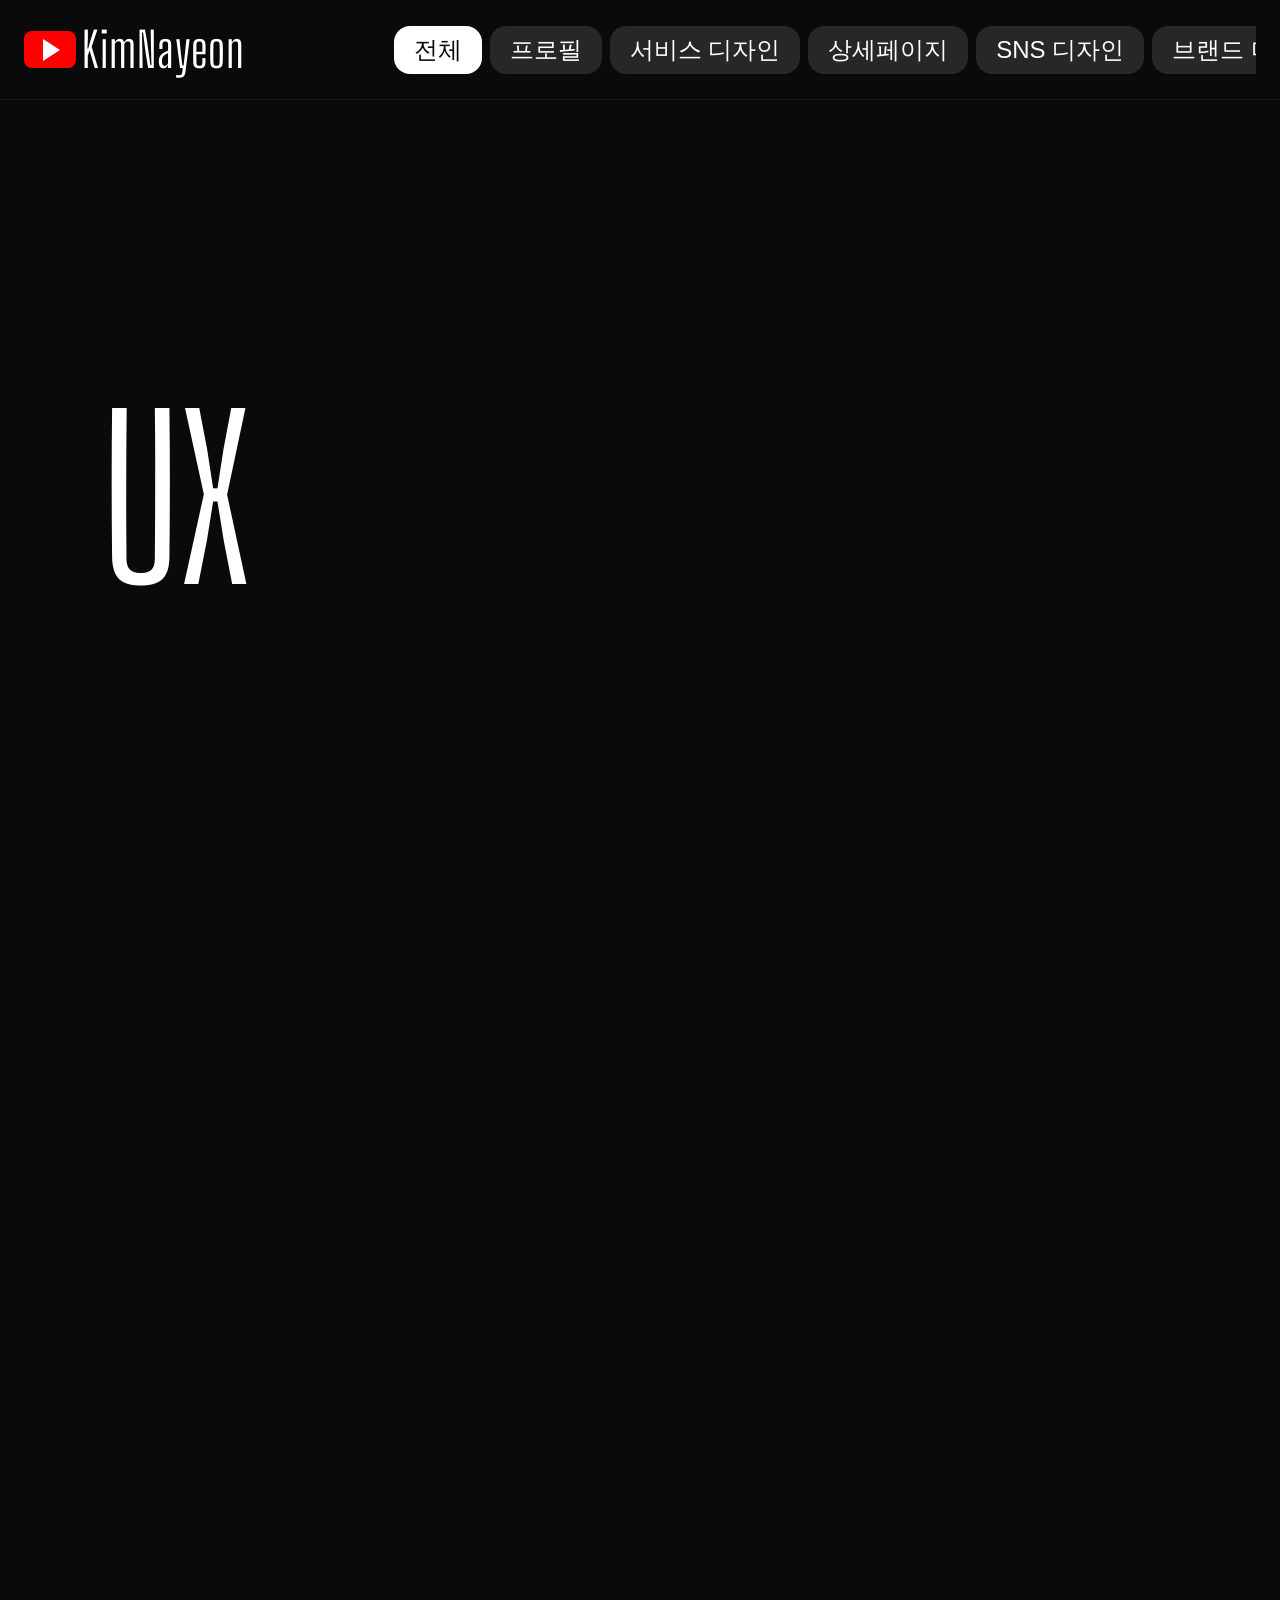
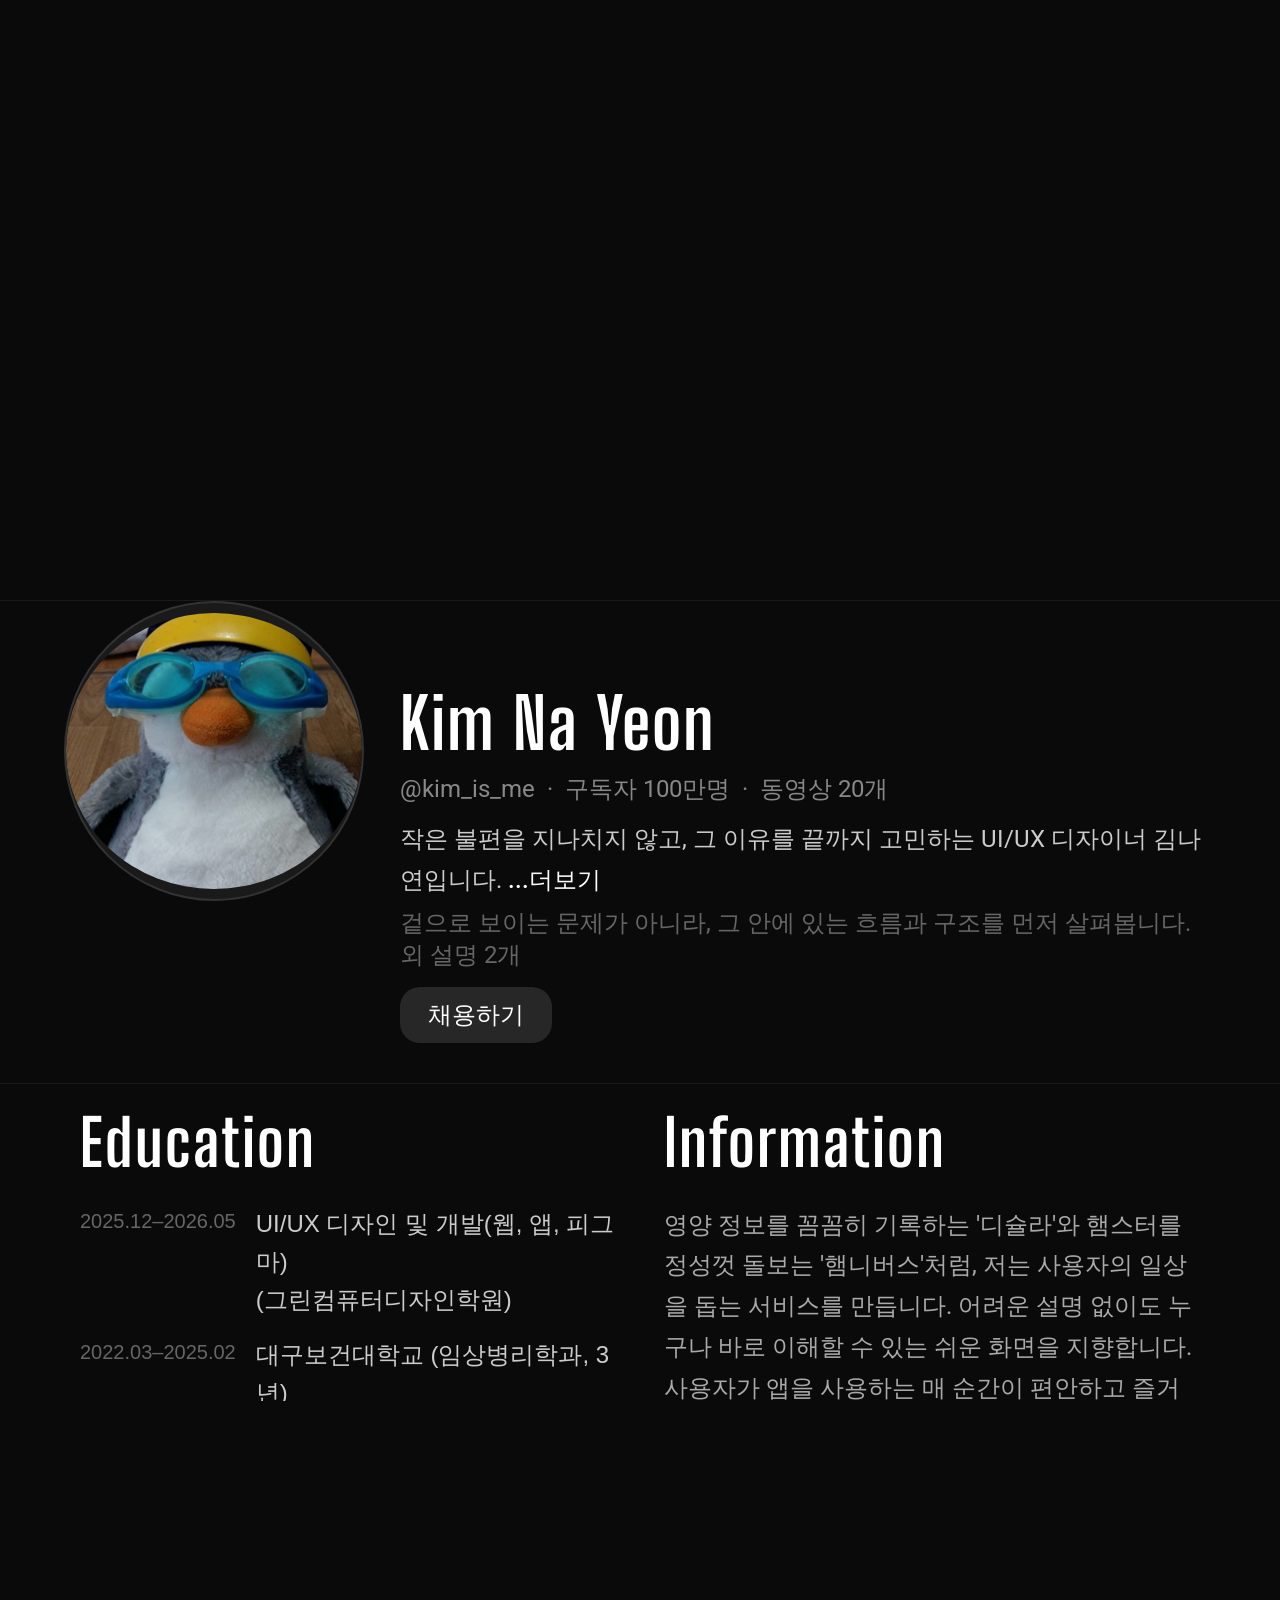
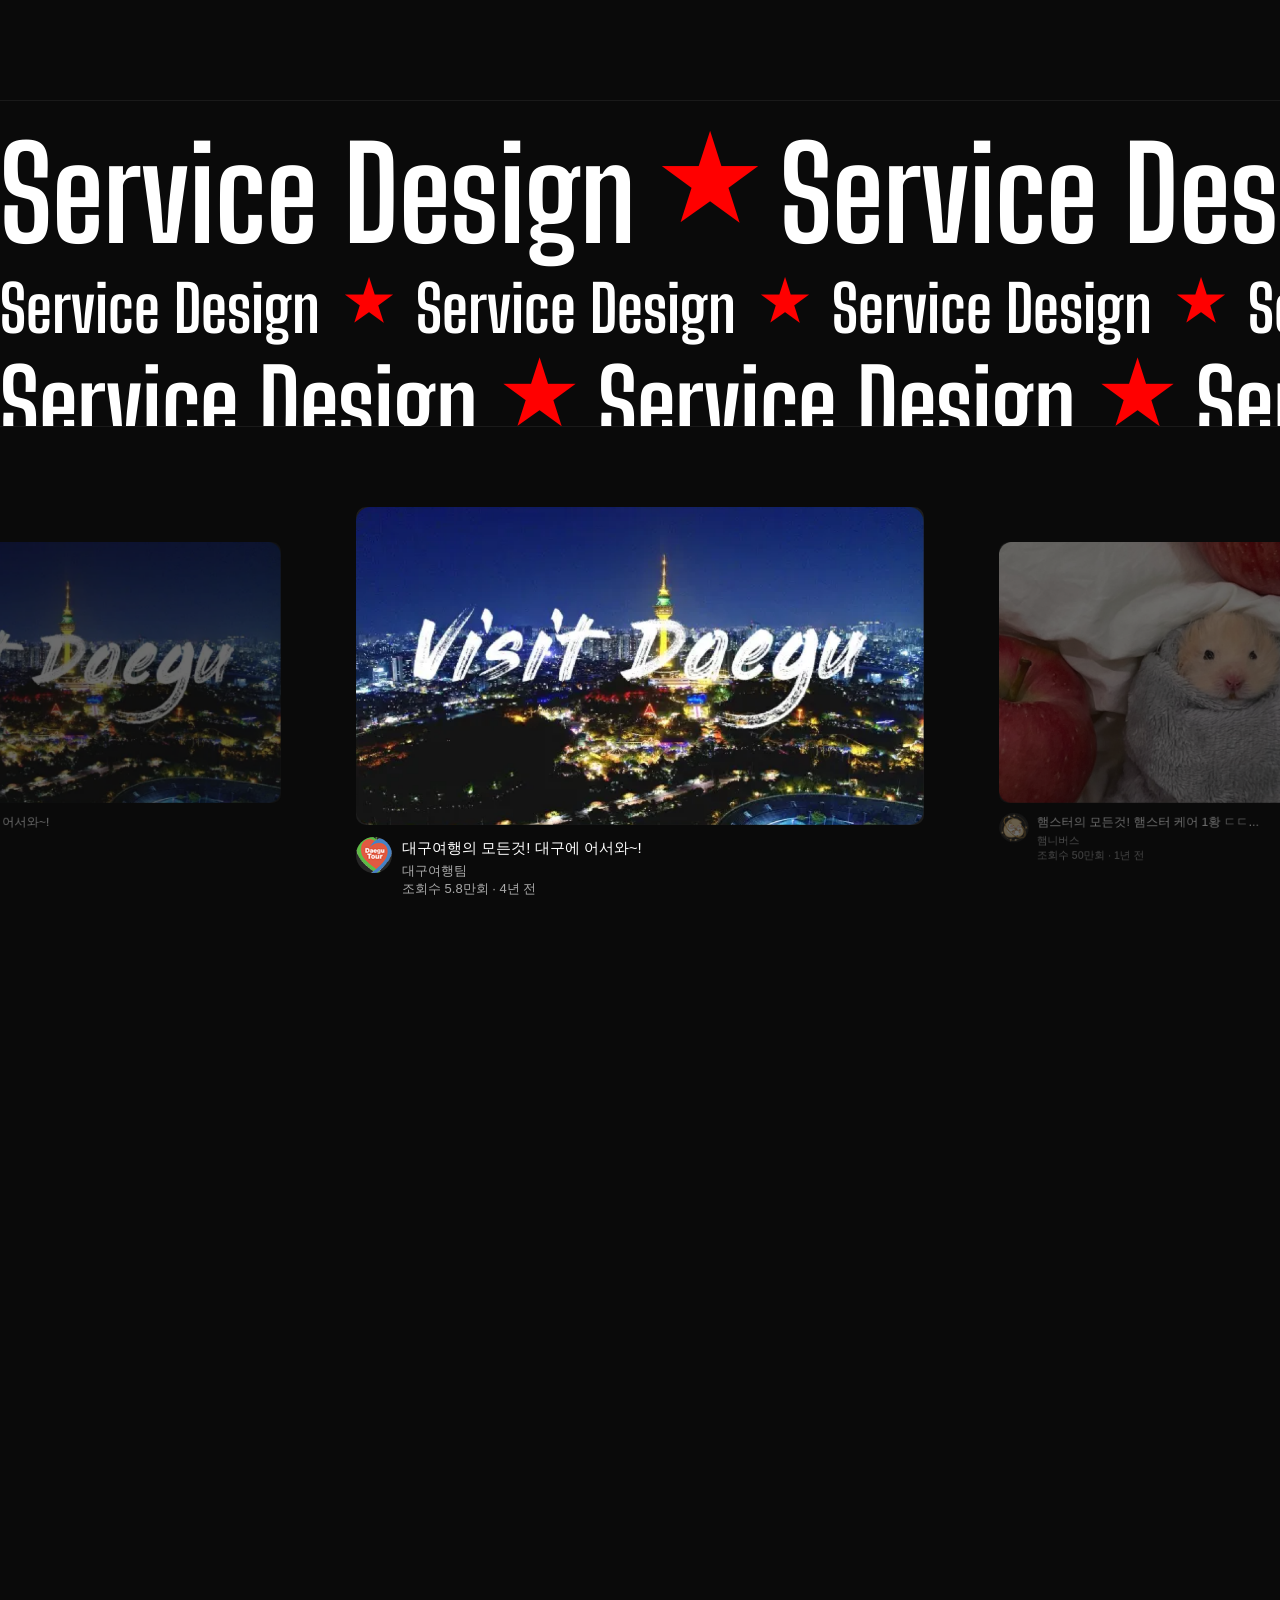
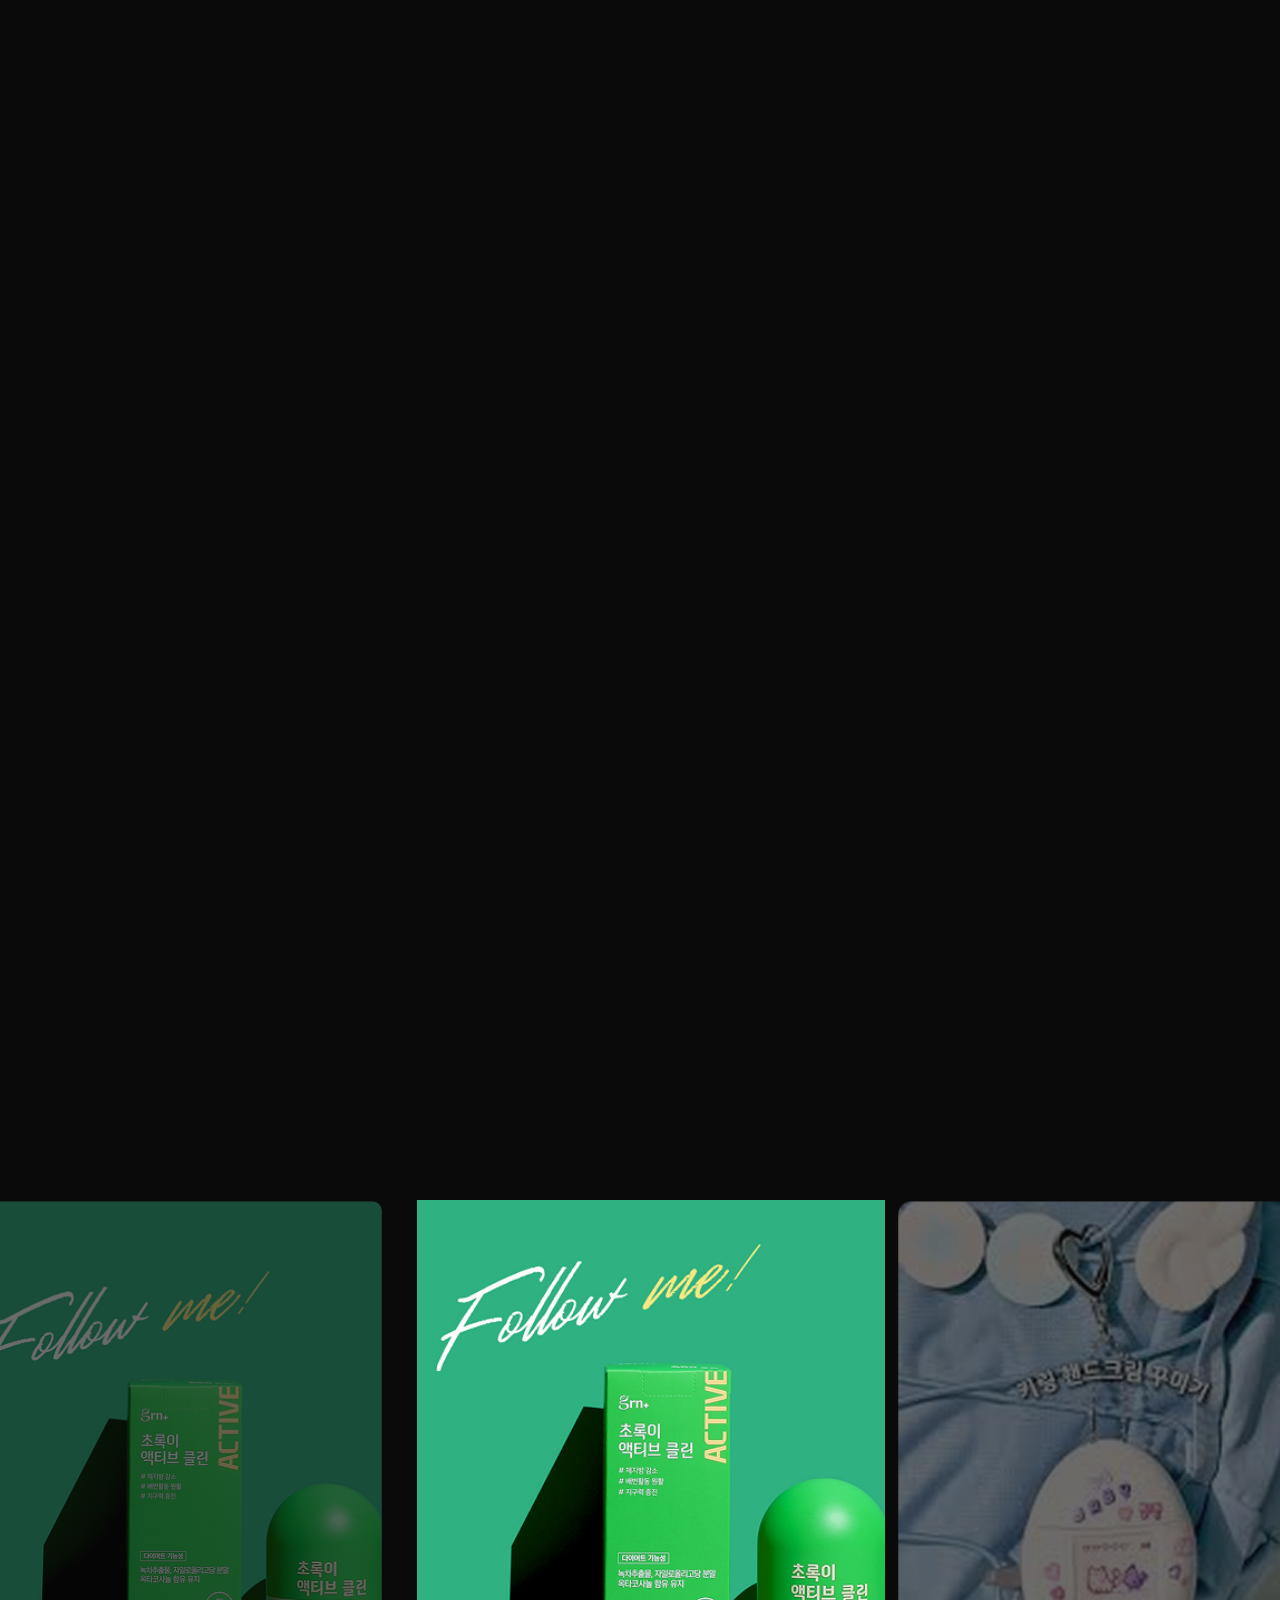
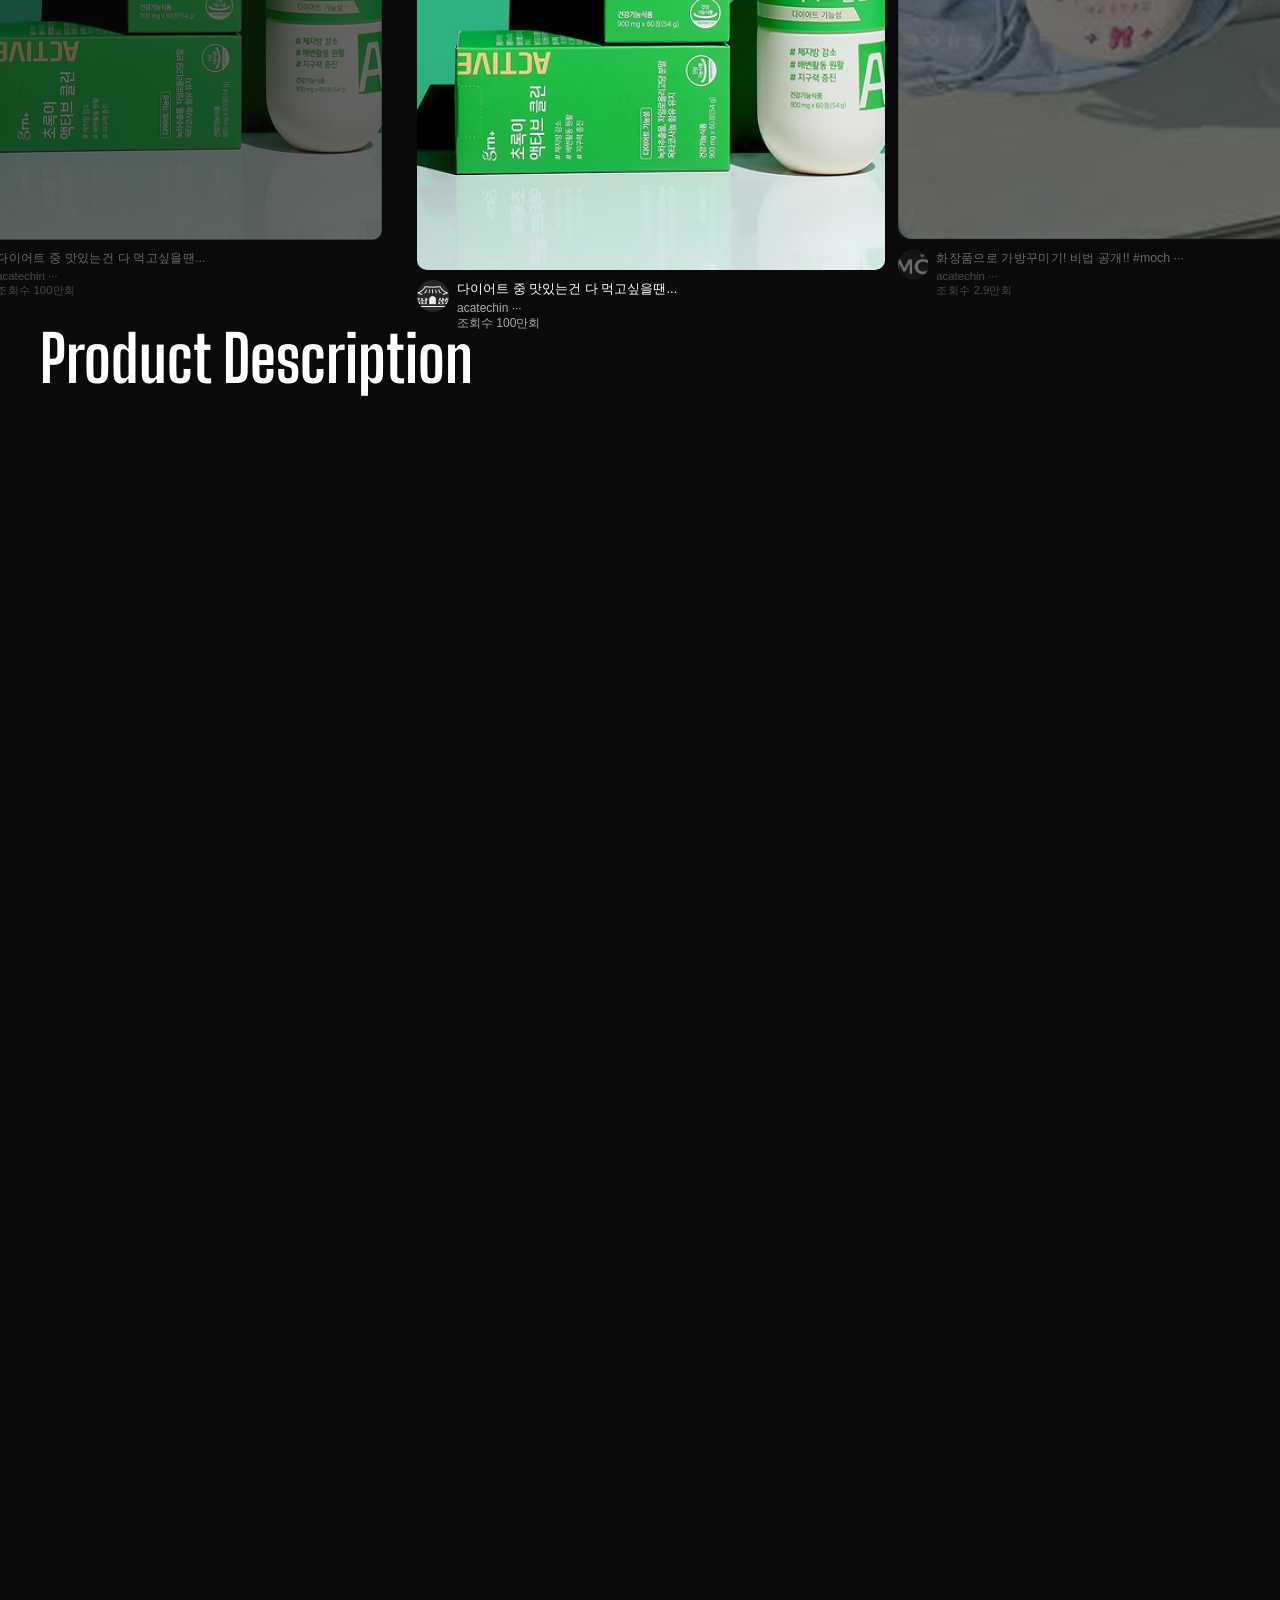
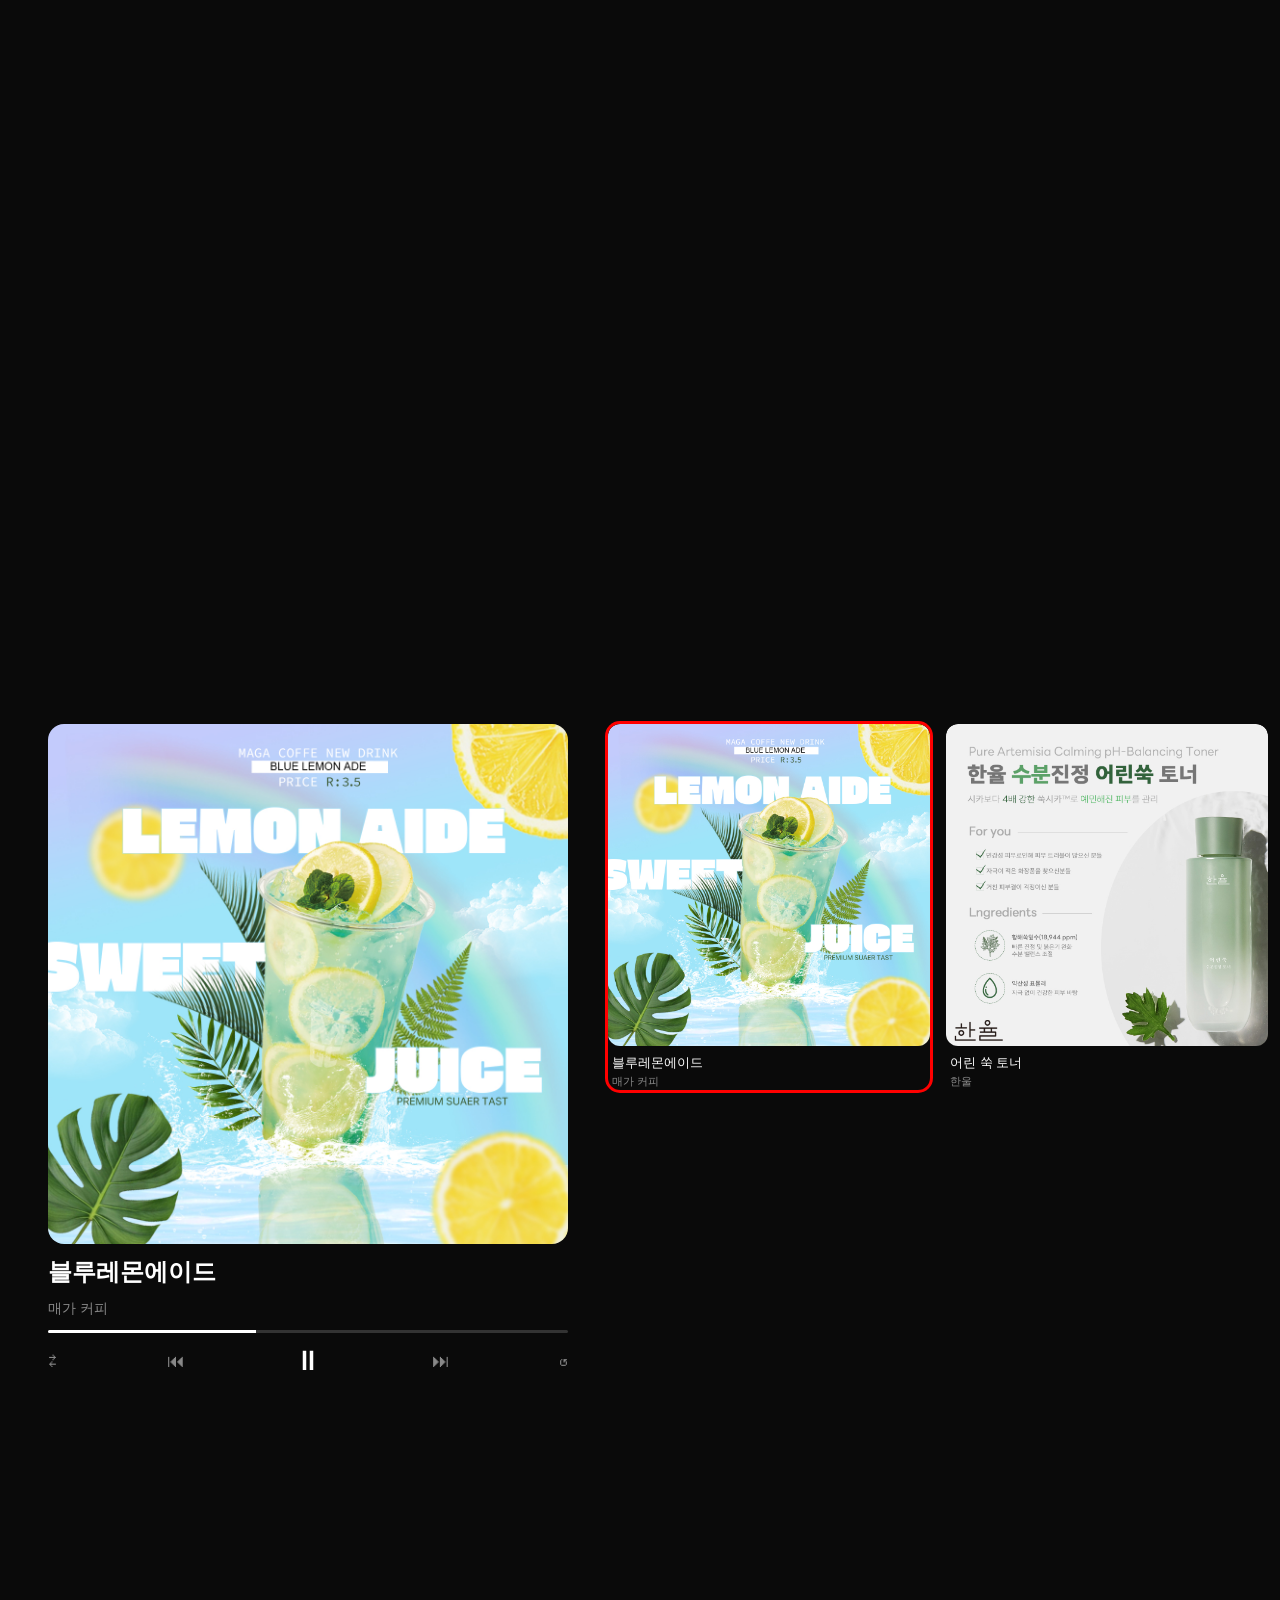
==== commit 9d66c6d2: "design:sns부분 수정" ====
--- a/index.html
+++ b/index.html
@@ -721,11 +721,28 @@
                   어린 쑥 토너<br /><span>한울</span>
                 </div>
               </div>
-              <div class="sns-small-card dummy">
+              <div
+                class="sns-small-card"
+                onclick="
+                  switchSnsCard(
+                    this,
+                    'assets/image/KakaoTalk_20260512_103732413.jpg',
+                    '2026 대구 마라톤',
+                    '대구광역시',
+                  )
+                "
+              >
+                <div class="sns-card-img-wrap">
+                  <img
+                    src="assets/image/KakaoTalk_20260512_103732413.jpg"
+                    alt="대구 마라톤"
+                  />
+                </div>
                 <div class="sns-card-label">
-                  블루레몬에이드<br /><span>매가 커피</span>
-                </div>
-              </div>
+                  2026 대구 마라톤<br /><span>대구광역시</span>
+                </div>
+              </div>
+
               <div class="sns-small-card dummy">
                 <div class="sns-card-label">
                   블루레몬에이드<br /><span>매가 커피</span>
--- a/style.css
+++ b/style.css
@@ -637,13 +637,7 @@
   position: relative;
 }
 .carousel-card .card-thumb.dummy::after {
-  content: "🎬";
-  position: absolute;
-  top: 50%;
-  left: 50%;
-  transform: translate(-50%, -50%);
-  font-size: 32px;
-  opacity: 0.3;
+  content: none;
 }
 .carousel-card .card-thumb img {
   width: 100%;
@@ -779,8 +773,8 @@
   bottom: 0 !important;
   width: 500px !important;
   height: calc(100vh - 100px) !important;
-  background: #111 !important;
-  border-left: 1px solid #222 !important;
+  background: #1e1e1e !important;
+  border-left: 1px solid #333 !important;
   padding: 24px !important;
   display: flex !important;
   flex-direction: column !important;
@@ -799,8 +793,10 @@
   pointer-events: none !important;
 }
 
-#panel-info-rows {
-  display: none;
+#panel-header {
+  display: flex;
+  justify-content: space-between;
+  align-items: center;
 }
 .panel-link-btn {
   display: none;
@@ -848,7 +844,7 @@
   align-items: center;
 }
 .stat-box {
-  background: #272727;
+  background: #2e2e2e;
   border-radius: 8px;
   padding: 10px 16px;
   text-align: center;
@@ -863,10 +859,10 @@
 }
 .stat-label {
   font-size: 12px;
-  color: #888;
+  color: #bbb;
 }
 .stat-btn {
-  background: #272727;
+  background: #2e2e2e;
   border-radius: 8px;
   padding: 10px 16px;
   color: var(--white);
@@ -876,11 +872,11 @@
   text-align: center;
 }
 .stat-btn:hover {
-  background: #3a3a3a;
+  background: #444;
 }
 #panel-desc {
   font-size: 13px;
-  color: #aaa;
+  color: #ddd;
   line-height: 1.7;
 }
 
@@ -910,7 +906,7 @@
 }
 
 #sns-player {
-  width: 380px !important;
+  width: 520px !important;
   flex-shrink: 0;
   display: flex;
   flex-direction: column;
@@ -918,8 +914,8 @@
 }
 
 #player-cover {
-  width: 380px !important;
-  height: 380px !important;
+  width: 520px !important;
+  height: 520px !important;
   border-radius: 16px;
   overflow: hidden;
   position: relative;
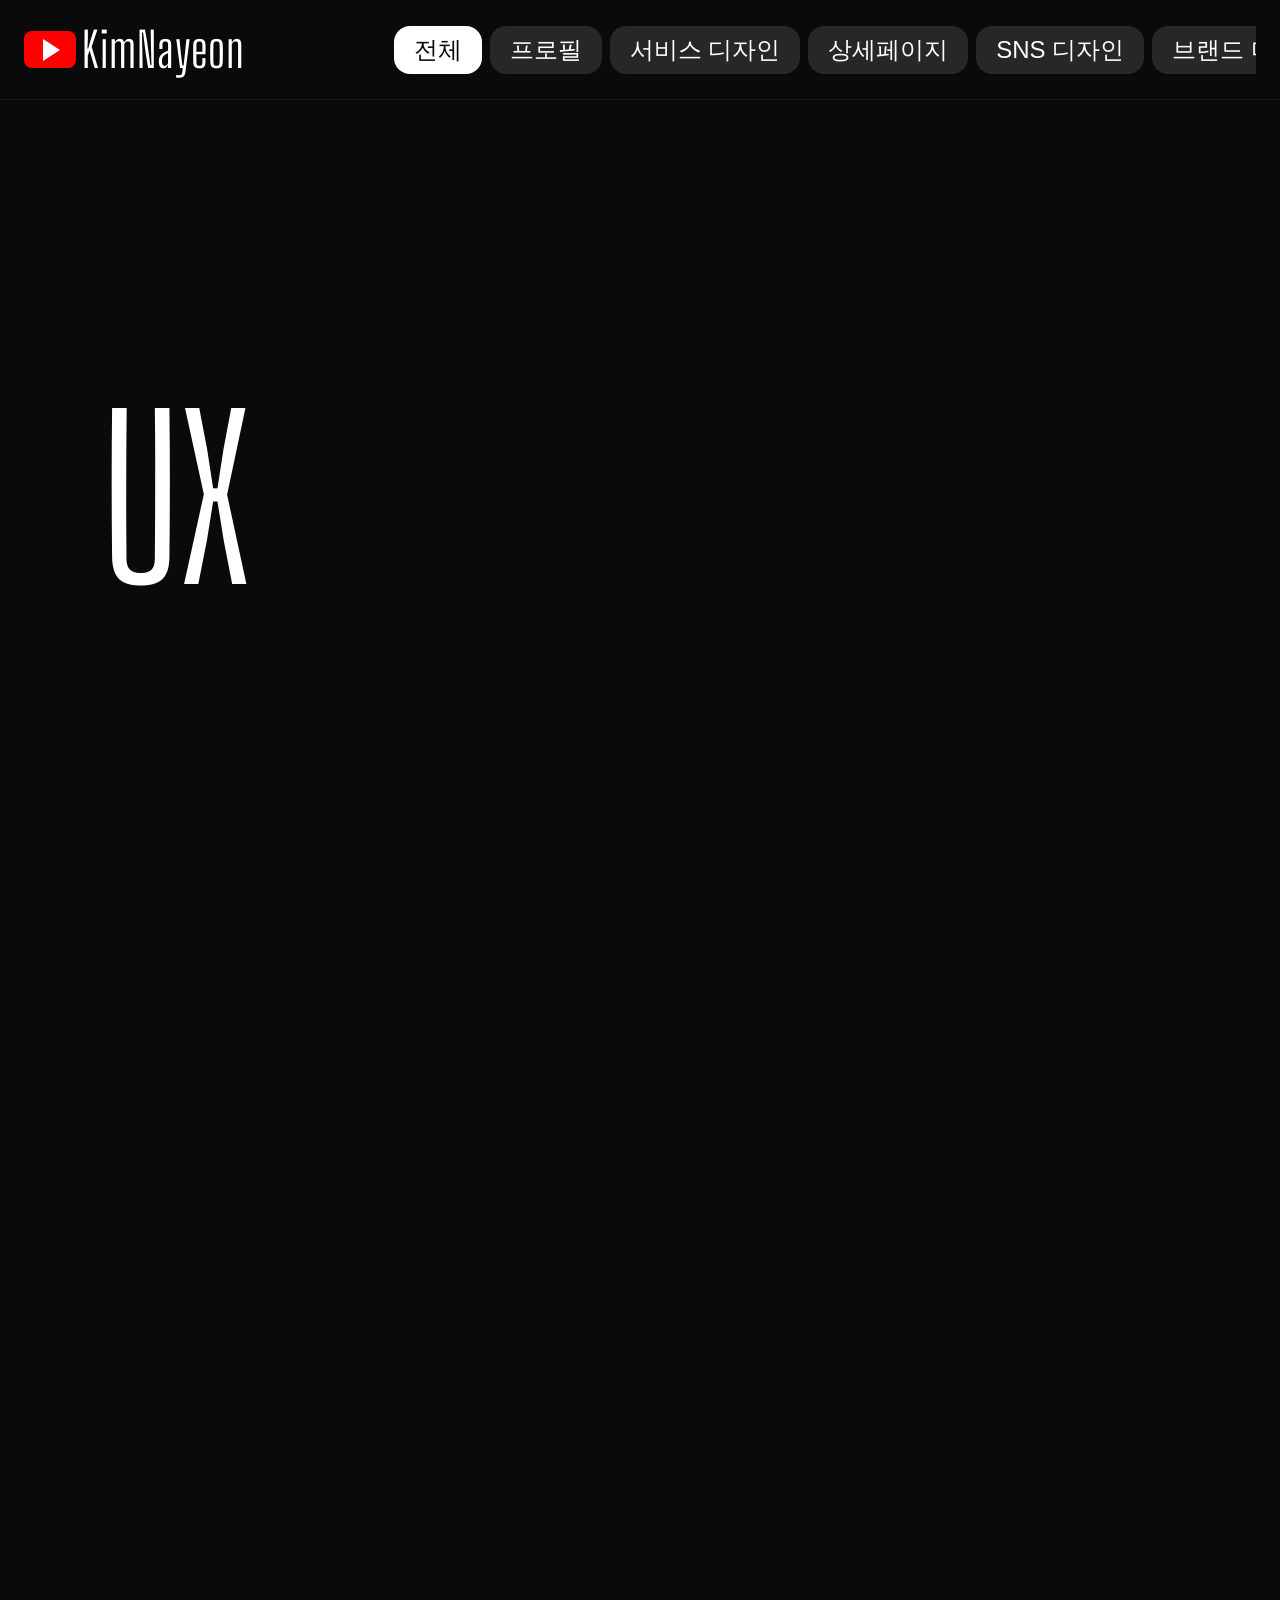
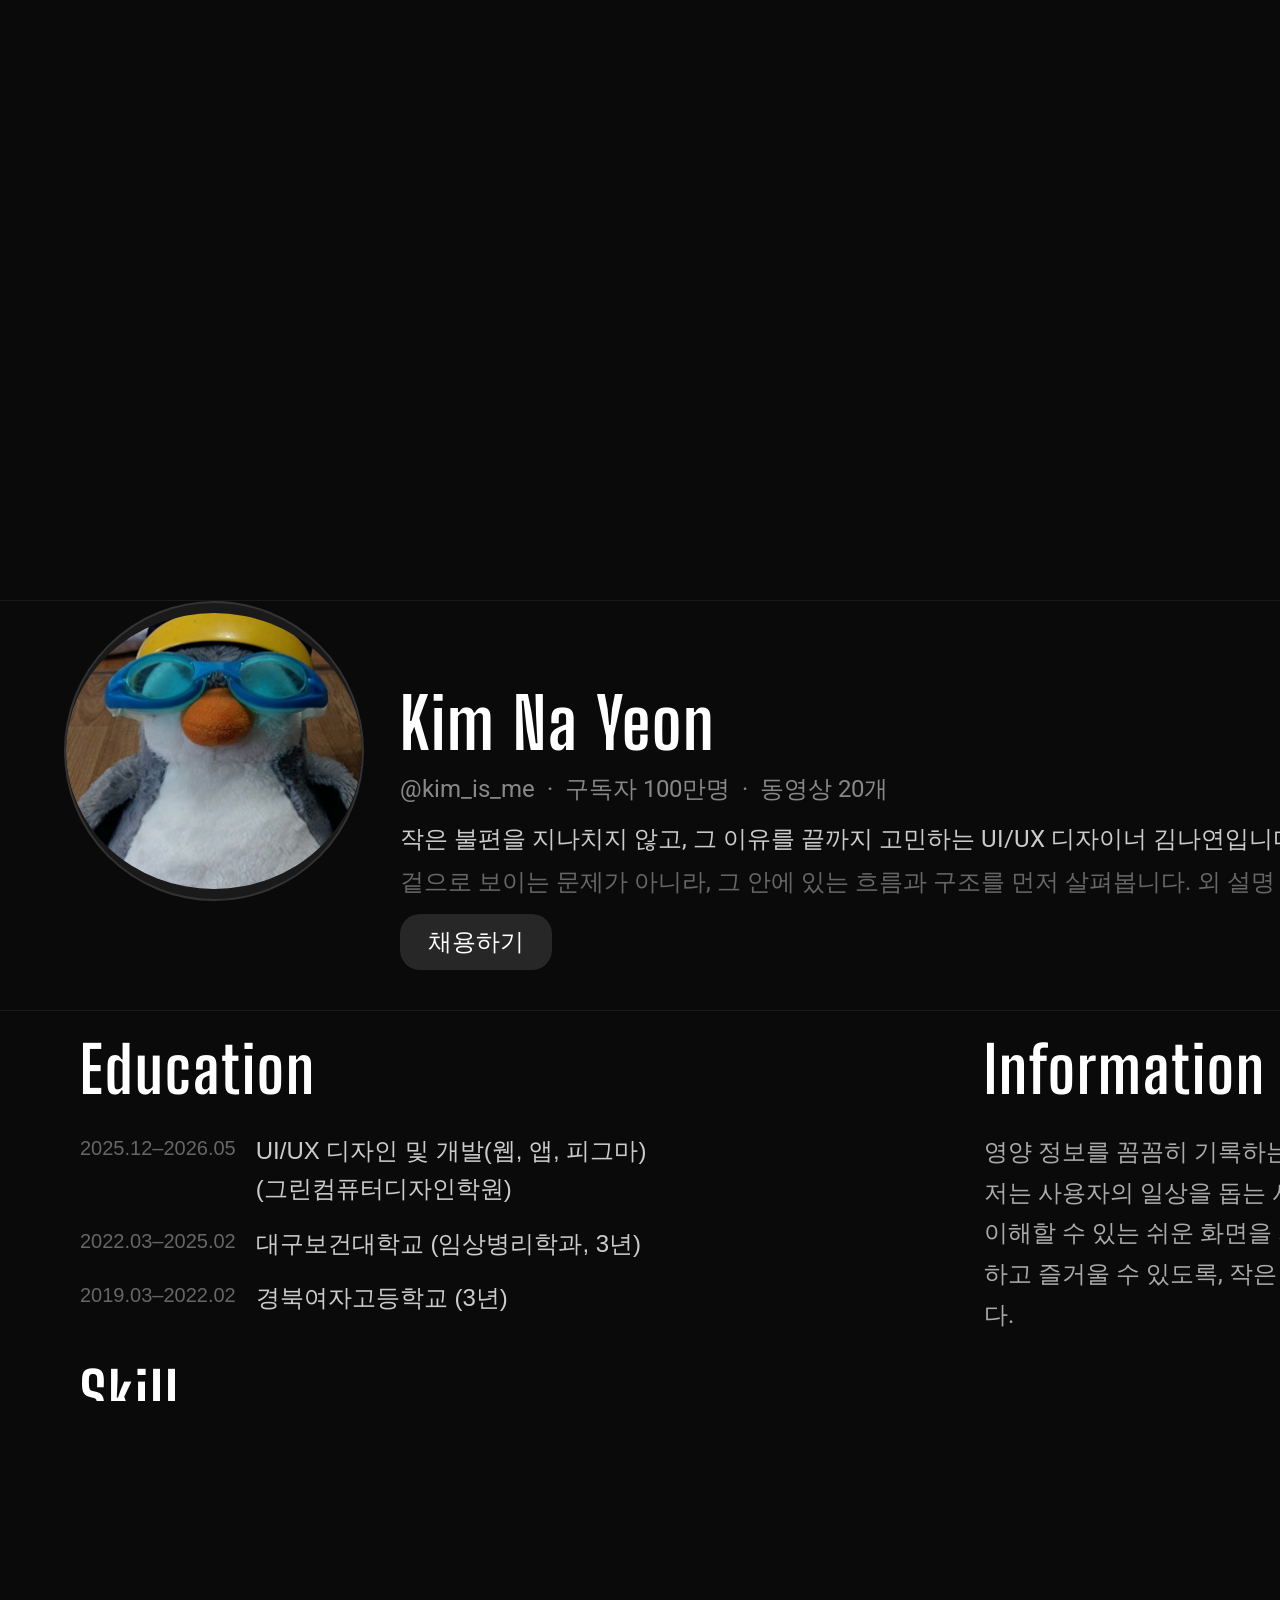
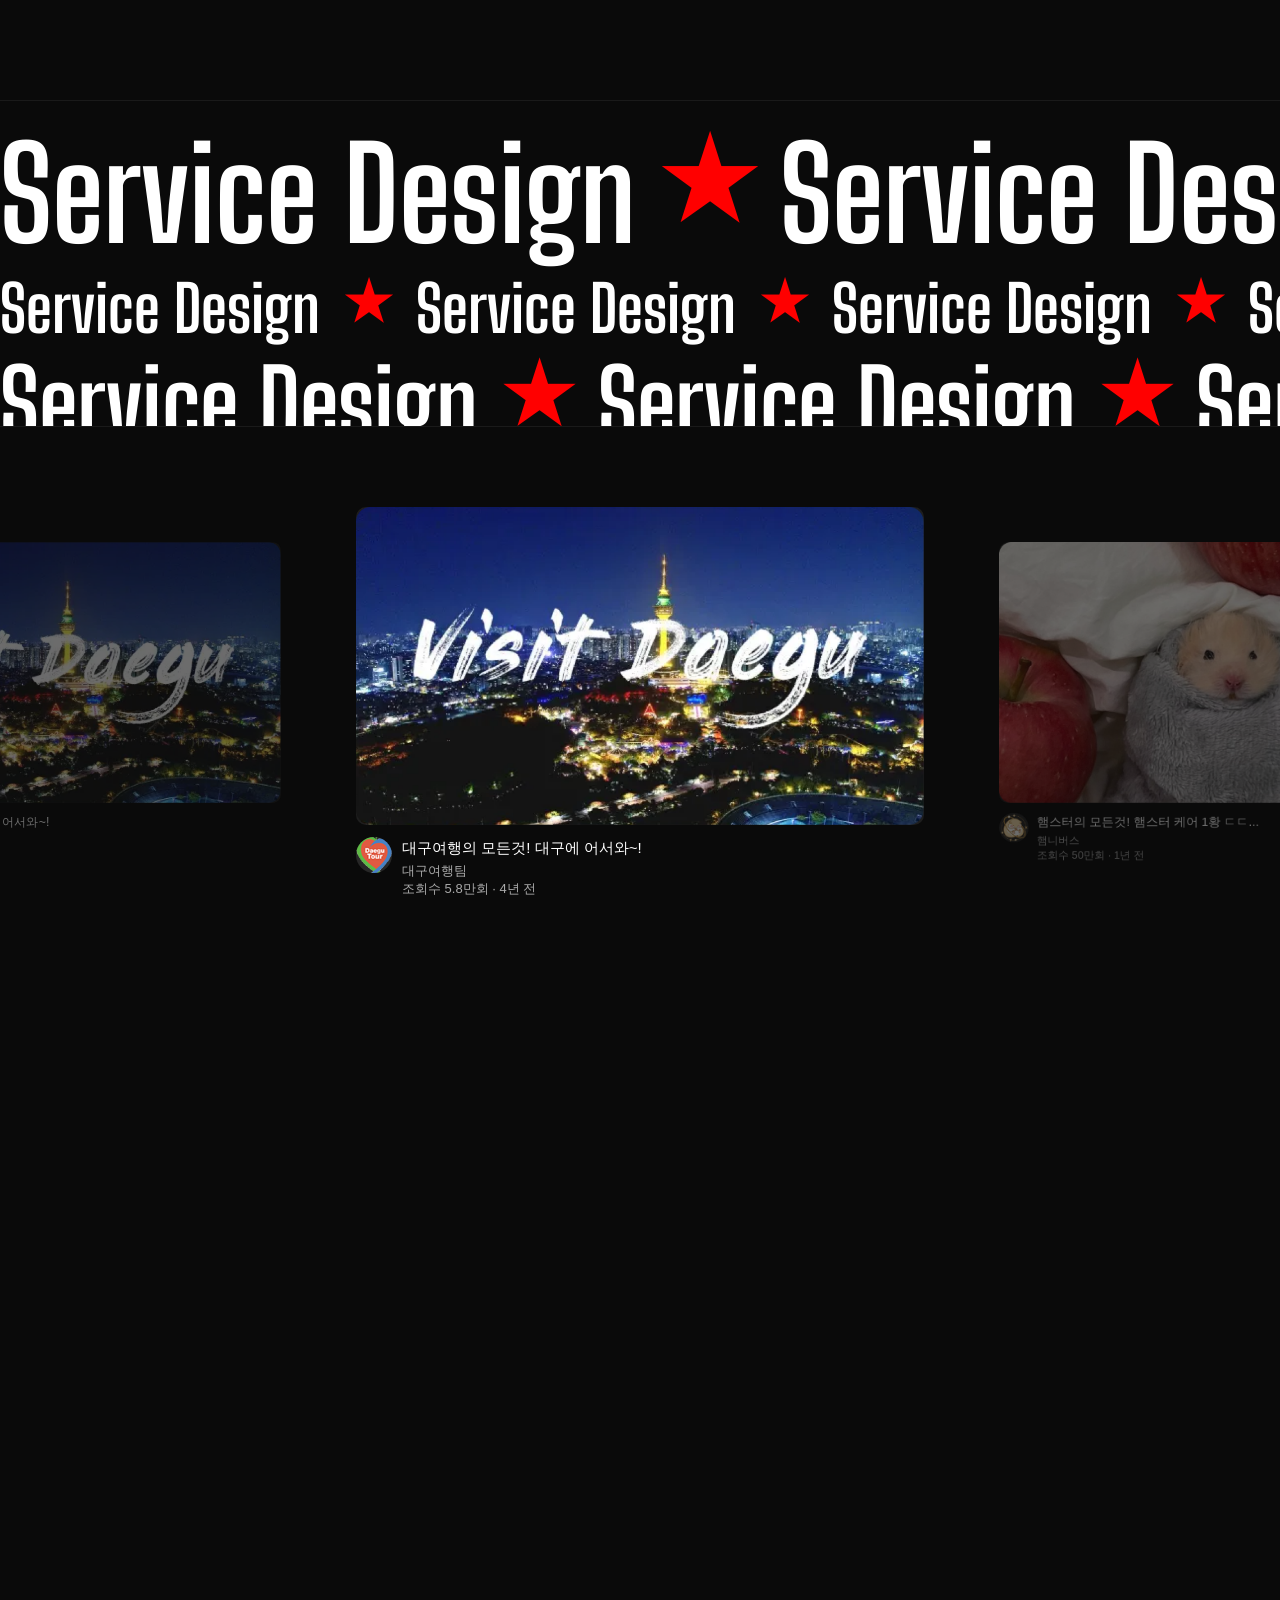
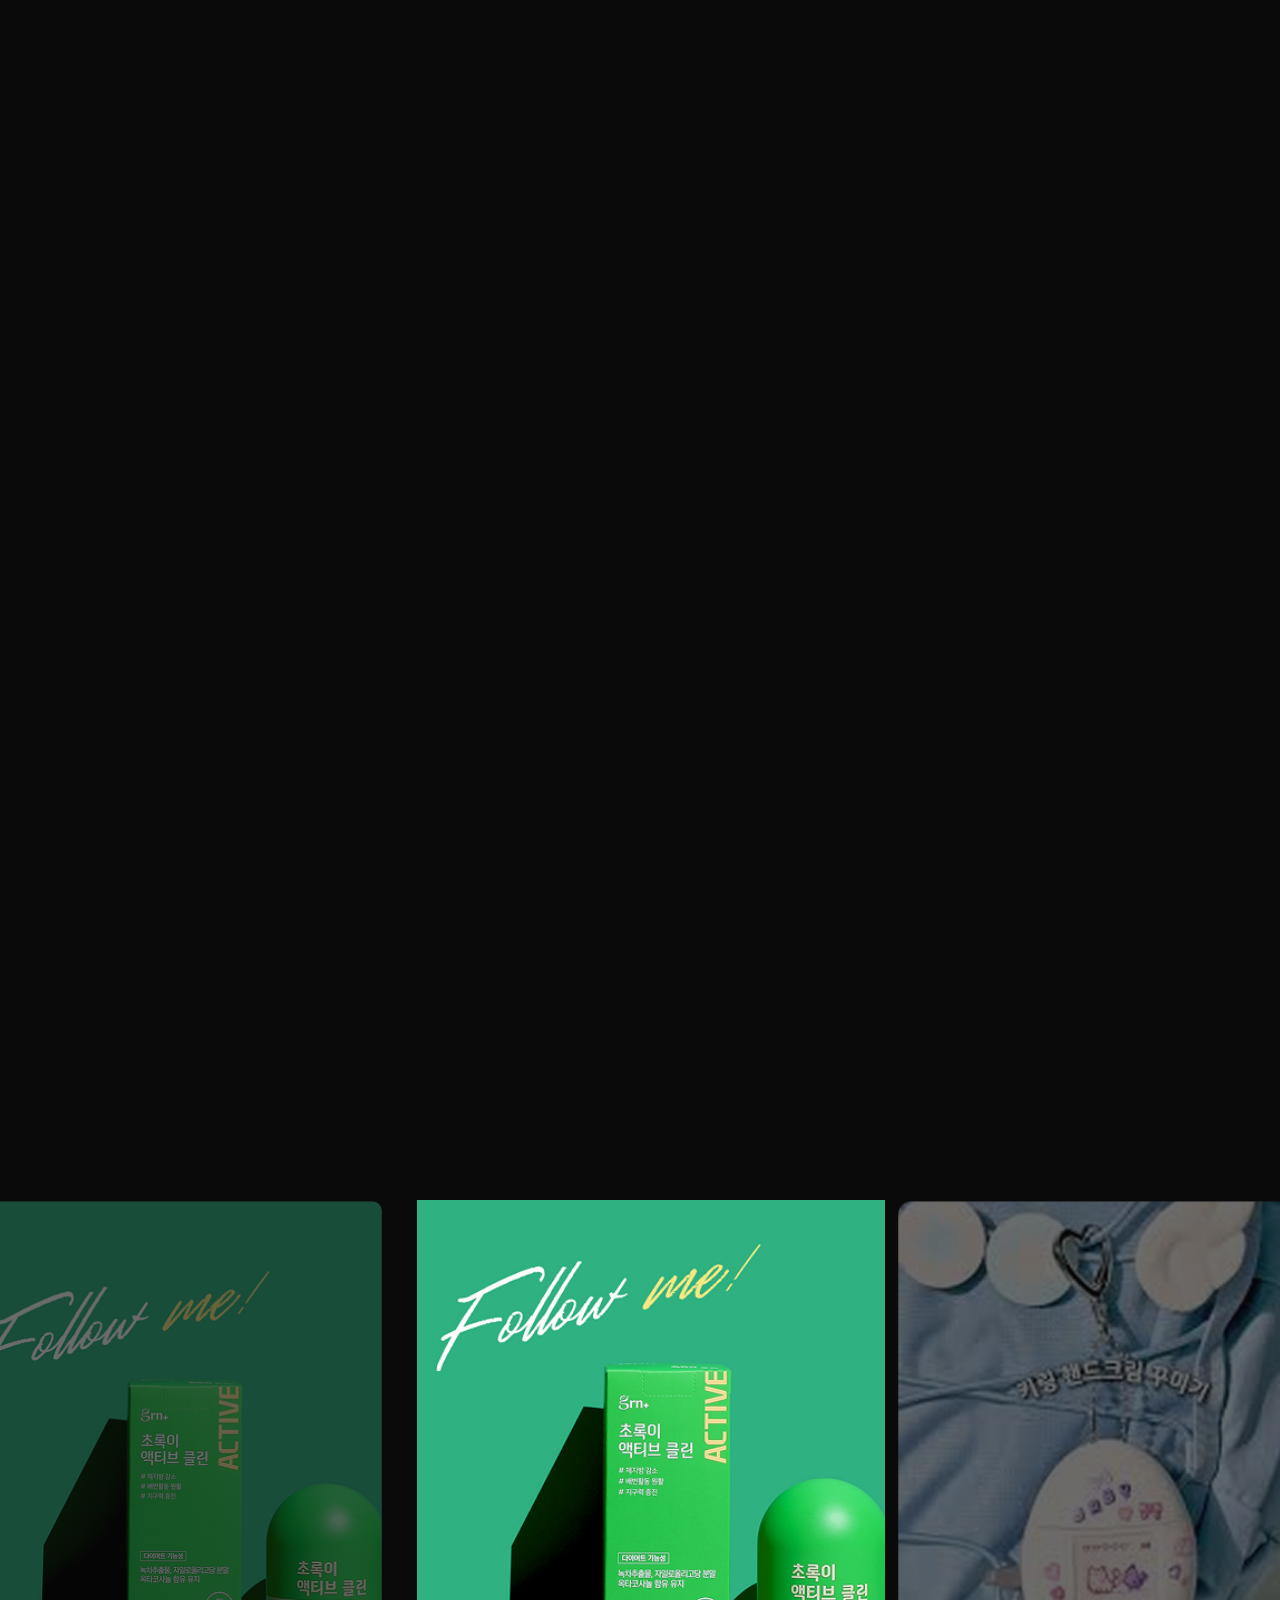
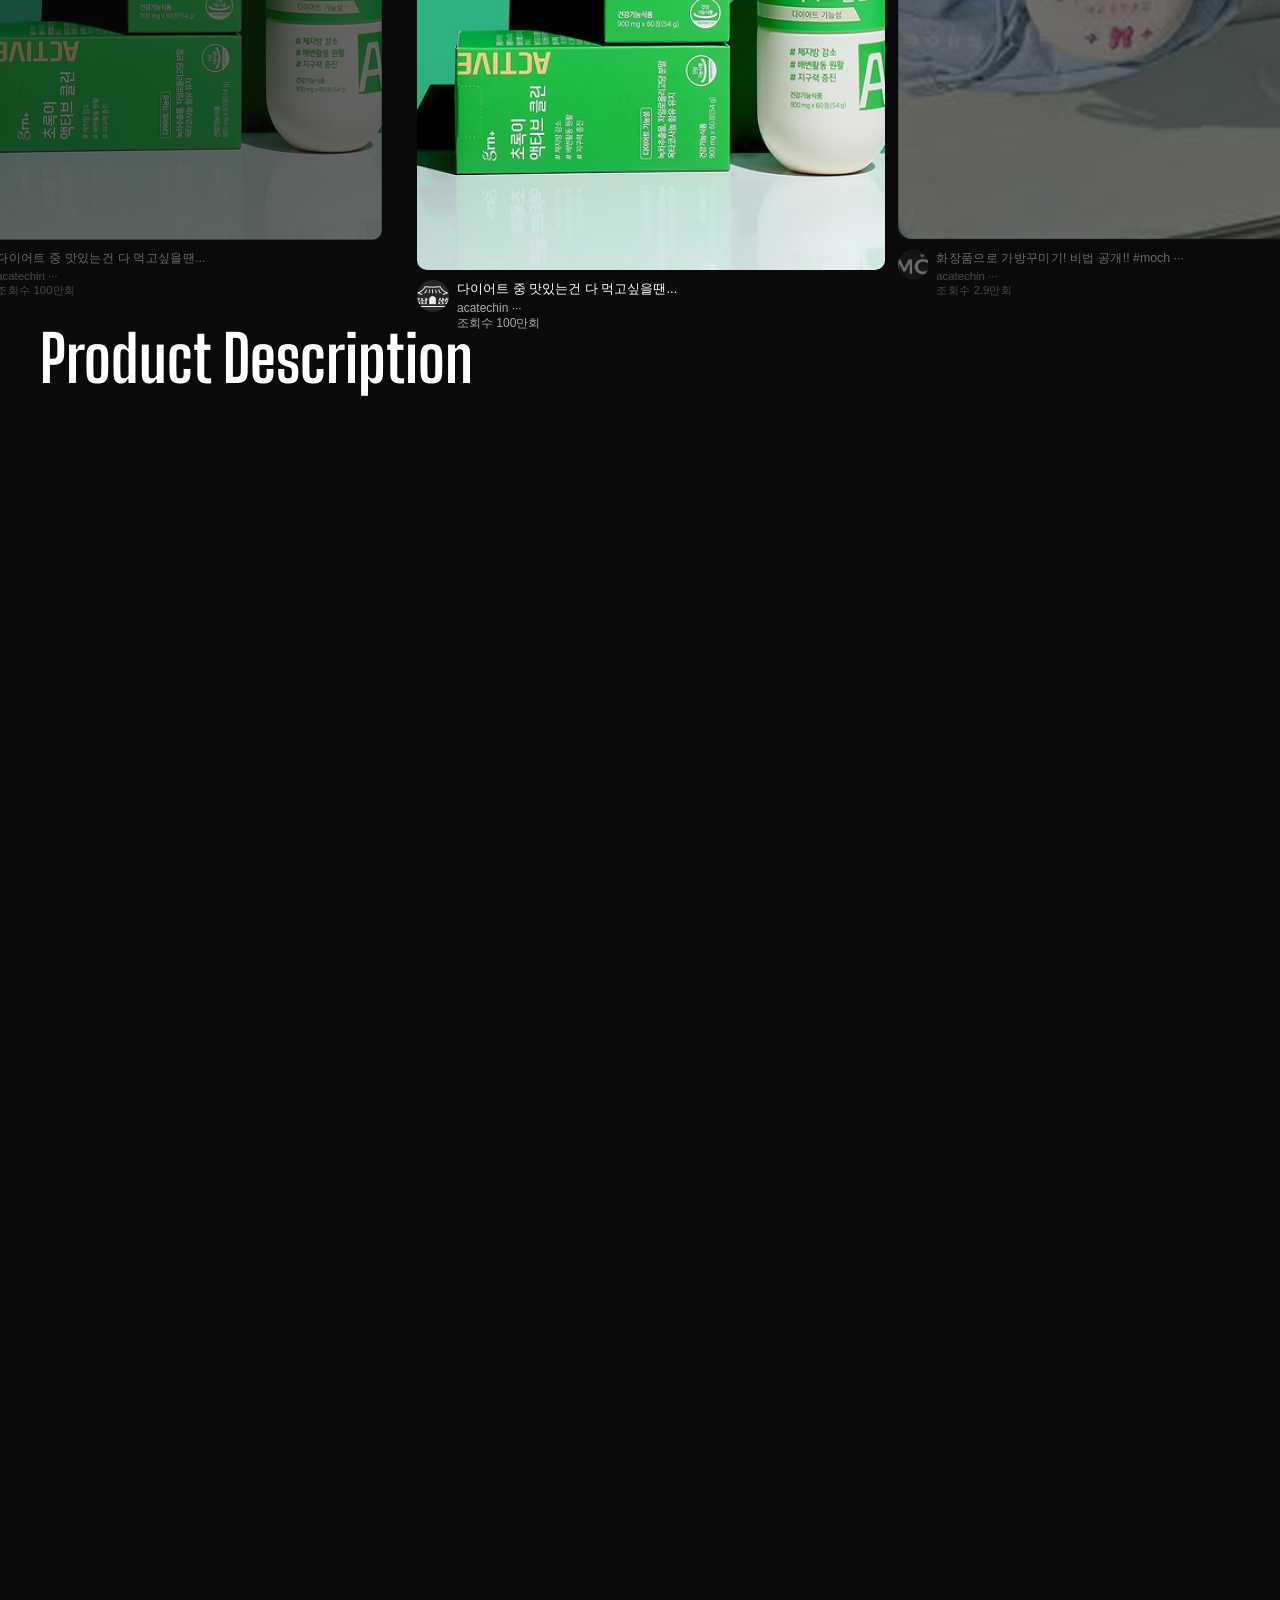
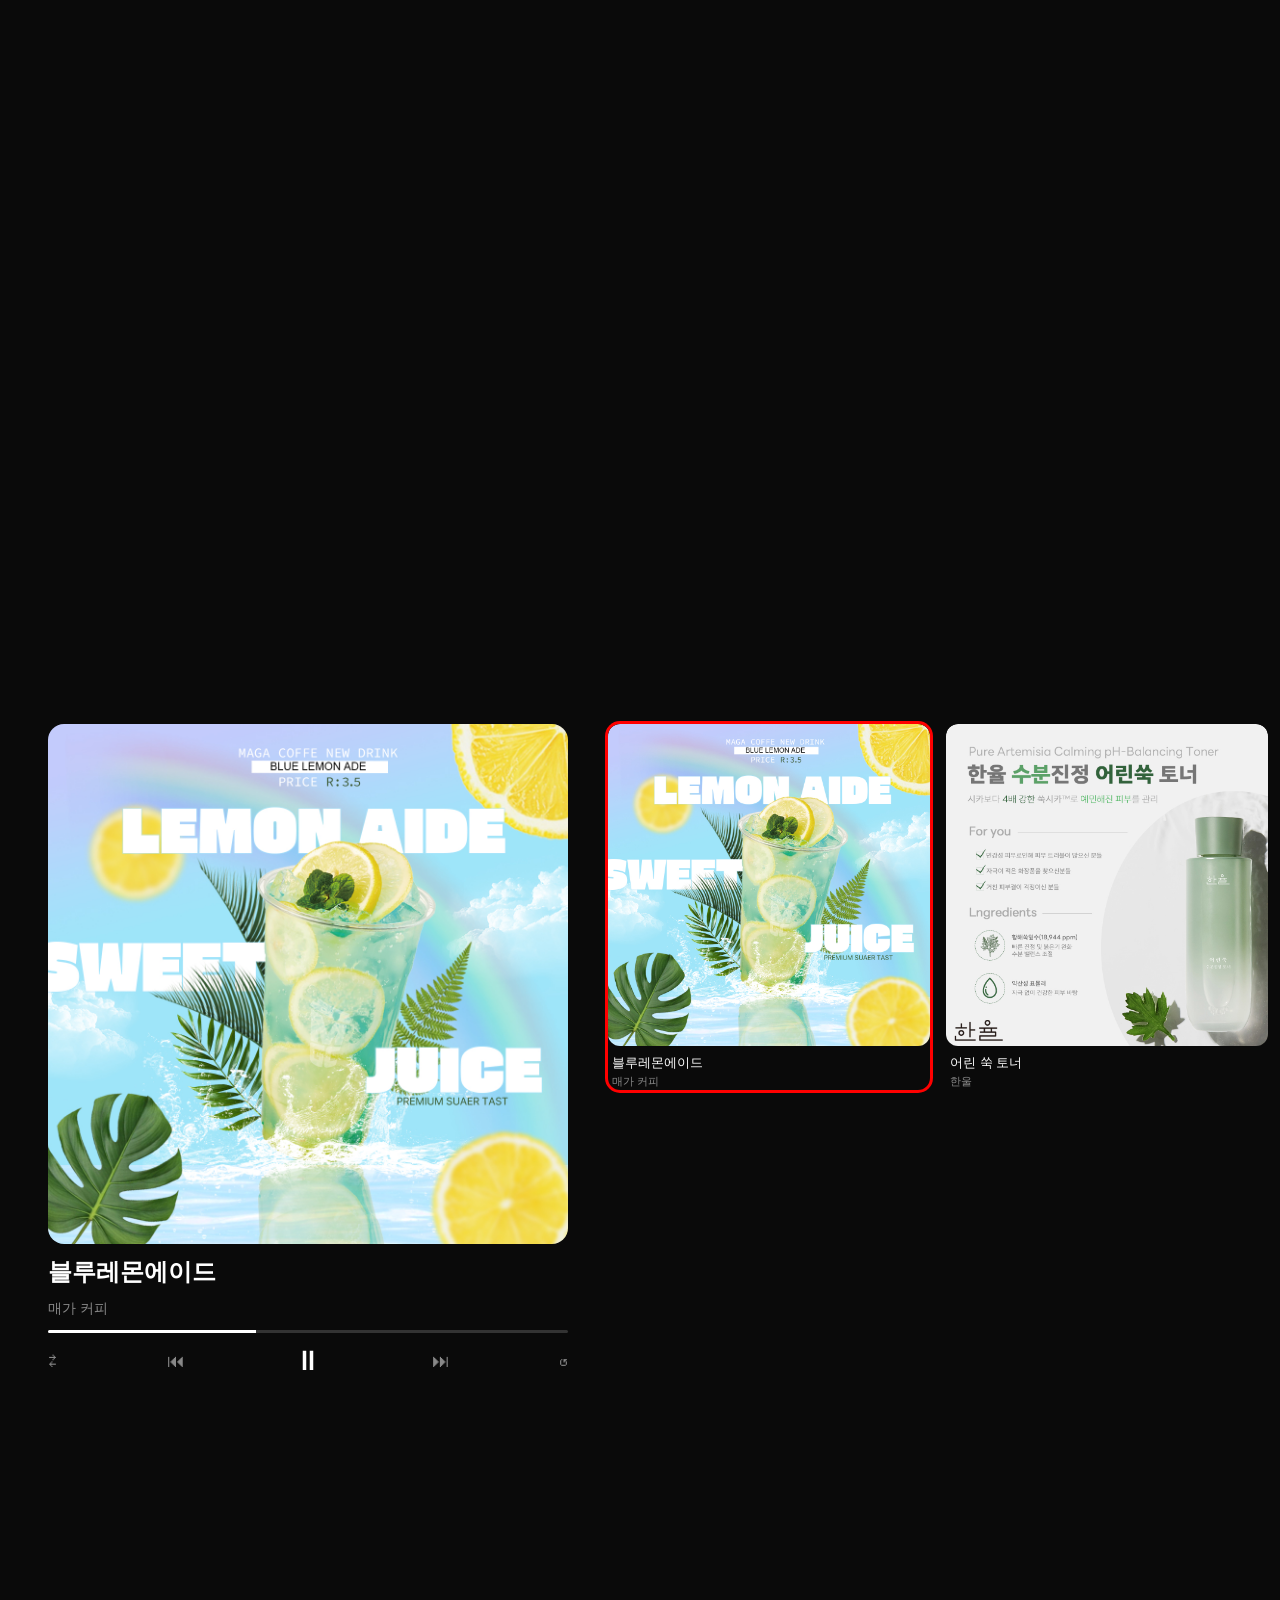
==== commit bac1e07b: "doc:화면 고정" ====
--- a/index.html
+++ b/index.html
@@ -2,7 +2,7 @@
 <html lang="ko">
   <head>
     <meta charset="UTF-8" />
-    <meta name="viewport" content="width=device-width, initial-scale=1.0" />
+    <meta name="viewport" content="width=1920, height=1080" />
     <title>Kim Na Yeon — Portfolio</title>
     <link
       href="https://fonts.googleapis.com/css2?family=Big+Shoulders+Display:wght@700;900&family=Roboto:wght@300;400;500;700&display=swap"
@@ -258,7 +258,7 @@
               </li>
               <li>
                 <span class="edu-period">2019.03–2022.02</span>
-                <span class="edu-name">대구보건대학교 (임상병리학과, 3년)</span>
+                <span class="edu-name">경북여자고등학교 (3년)</span>
               </li>
             </ul>
             <h2 class="detail-title" style="margin-top: 40px">Skill</h2>
@@ -742,7 +742,6 @@
                   2026 대구 마라톤<br /><span>대구광역시</span>
                 </div>
               </div>
-
               <div class="sns-small-card dummy">
                 <div class="sns-card-label">
                   블루레몬에이드<br /><span>매가 커피</span>
@@ -847,12 +846,10 @@
       </div>
     </section>
 
-    <!-- ══════════════════════════════════════
-         브랜드 디자인 섹션
-    ══════════════════════════════════════ -->
+    <!-- 브랜드 디자인 섹션 -->
     <section id="section-brand" style="position: relative; min-height: 300vh">
       <div id="brand-sticky">
-        <!-- 배경: 기울어진 마퀴 텍스트 (여러 줄) -->
+        <!-- 배경: 기울어진 마퀴 텍스트 -->
         <div id="brand-bg-marquee">
           <div class="brand-bg-row">
             <div class="brand-bg-track">
@@ -957,7 +954,7 @@
         <!-- 전면: 소셜 피드 카드 -->
         <div id="brand-feed-wrap">
           <div id="brand-feed-card">
-            <!-- 카드 헤더 (채널명 + 날짜) -->
+            <!-- 카드 헤더 -->
             <div id="brand-feed-header">
               <div id="brand-feed-avatar">
                 <img
@@ -971,22 +968,19 @@
                   슬로우 리프 <span id="brand-feed-badge">·</span>
                   <span id="brand-feed-date">13일 전</span>
                 </div>
-                <div id="brand-feed-desc-short" id="brand-feed-title-text">
+                <div id="brand-feed-desc-short">
                   드디어! 슬로우 리프만의 MD출시!
                 </div>
               </div>
             </div>
-
             <!-- 카드 본문 텍스트 -->
             <div id="brand-feed-body-text">
               머그컵, 키링등 다양한 굿즈들을 만나보세요!<br />
               <span id="brand-feed-more">자세히 보기</span>
             </div>
-
             <!-- 이미지 슬라이더 -->
             <div id="brand-feed-slider-wrap">
               <div id="brand-feed-slider">
-                <!-- 슬라이드 1 -->
                 <div class="brand-slide">
                   <div class="brand-slide-img brand-slide-placeholder">
                     <div class="brand-slide-inner">
@@ -997,8 +991,6 @@
                     </div>
                   </div>
                 </div>
-                <!-- 슬라이드 2 -->
-                <!-- 슬라이드 1 -->
                 <div class="brand-slide">
                   <img
                     class="brand-slide-img"
@@ -1006,7 +998,6 @@
                     alt="슬로우리프 로고"
                   />
                 </div>
-                <!-- 슬라이드 2 -->
                 <div class="brand-slide">
                   <img
                     class="brand-slide-img"
@@ -1014,7 +1005,6 @@
                     alt="패키지 디자인"
                   />
                 </div>
-                <!-- 슬라이드 3 -->
                 <div class="brand-slide">
                   <img
                     class="brand-slide-img"
@@ -1022,13 +1012,10 @@
                     alt="굿즈 디자인"
                   />
                 </div>
-                <!-- 슬라이드 4 -->
                 <div class="brand-slide">
                   <img class="brand-slide-img" src="assets/image/bravd4.png" />
                 </div>
               </div>
-
-              <!-- 화살표 버튼 -->
               <button
                 class="brand-slide-arrow brand-slide-prev"
                 id="brand-prev"
@@ -1041,22 +1028,17 @@
               >
                 &#8250;
               </button>
-
-              <!-- 슬라이드 인디케이터 -->
               <div id="brand-slide-dots">
                 <span class="brand-dot-item active"></span>
                 <span class="brand-dot-item"></span>
                 <span class="brand-dot-item"></span>
                 <span class="brand-dot-item"></span>
               </div>
-
-              <!-- 슬라이드 카운터 (우상단) -->
               <div id="brand-slide-counter">
                 <span id="brand-slide-cur">1</span> /
                 <span id="brand-slide-total">4</span>
               </div>
             </div>
-
             <!-- 카드 하단 액션바 -->
             <div id="brand-feed-actions">
               <div class="brand-action-left">
--- a/style.css
+++ b/style.css
@@ -18,6 +18,8 @@
   color: var(--white);
   font-family: "Pretendard", sans-serif;
   overflow-x: hidden;
+  min-width: 1920px;
+  min-height: 1080px;
 }
 
 /* ── YOUTUBE NAV ── */
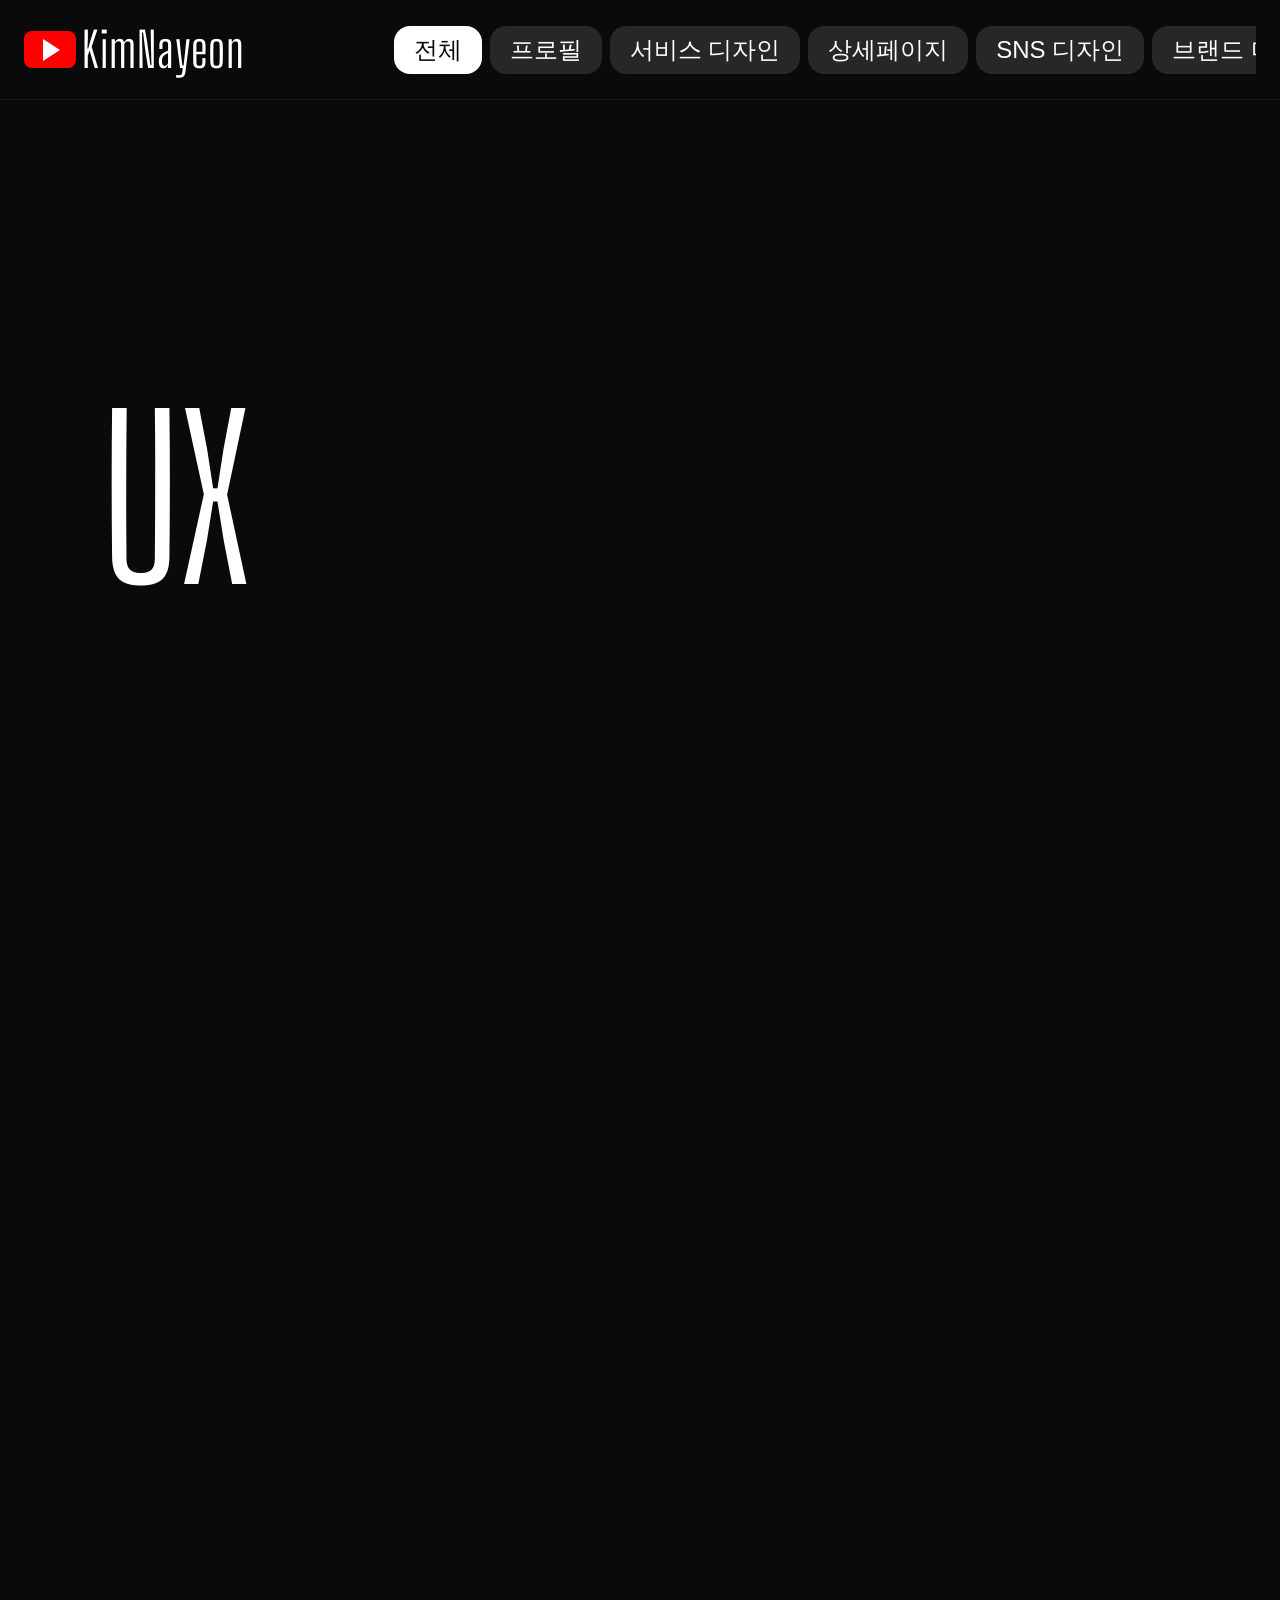
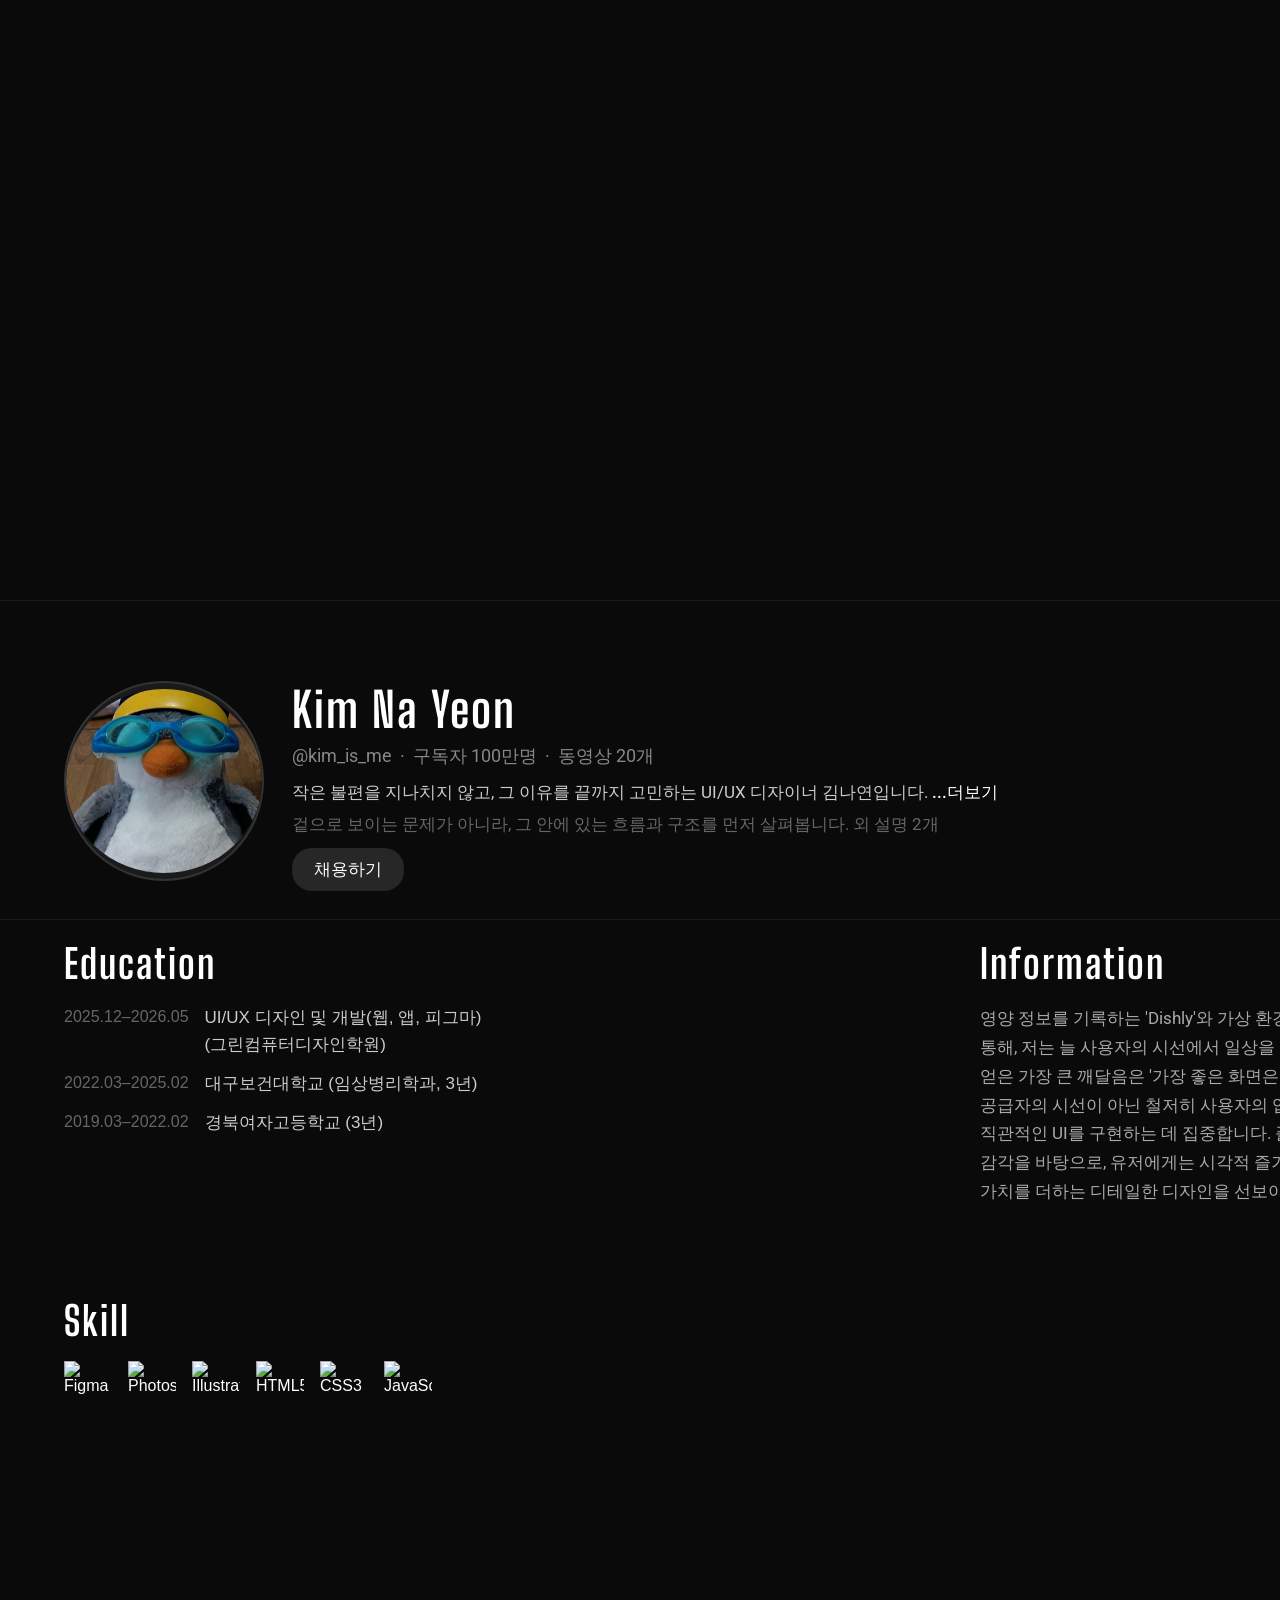
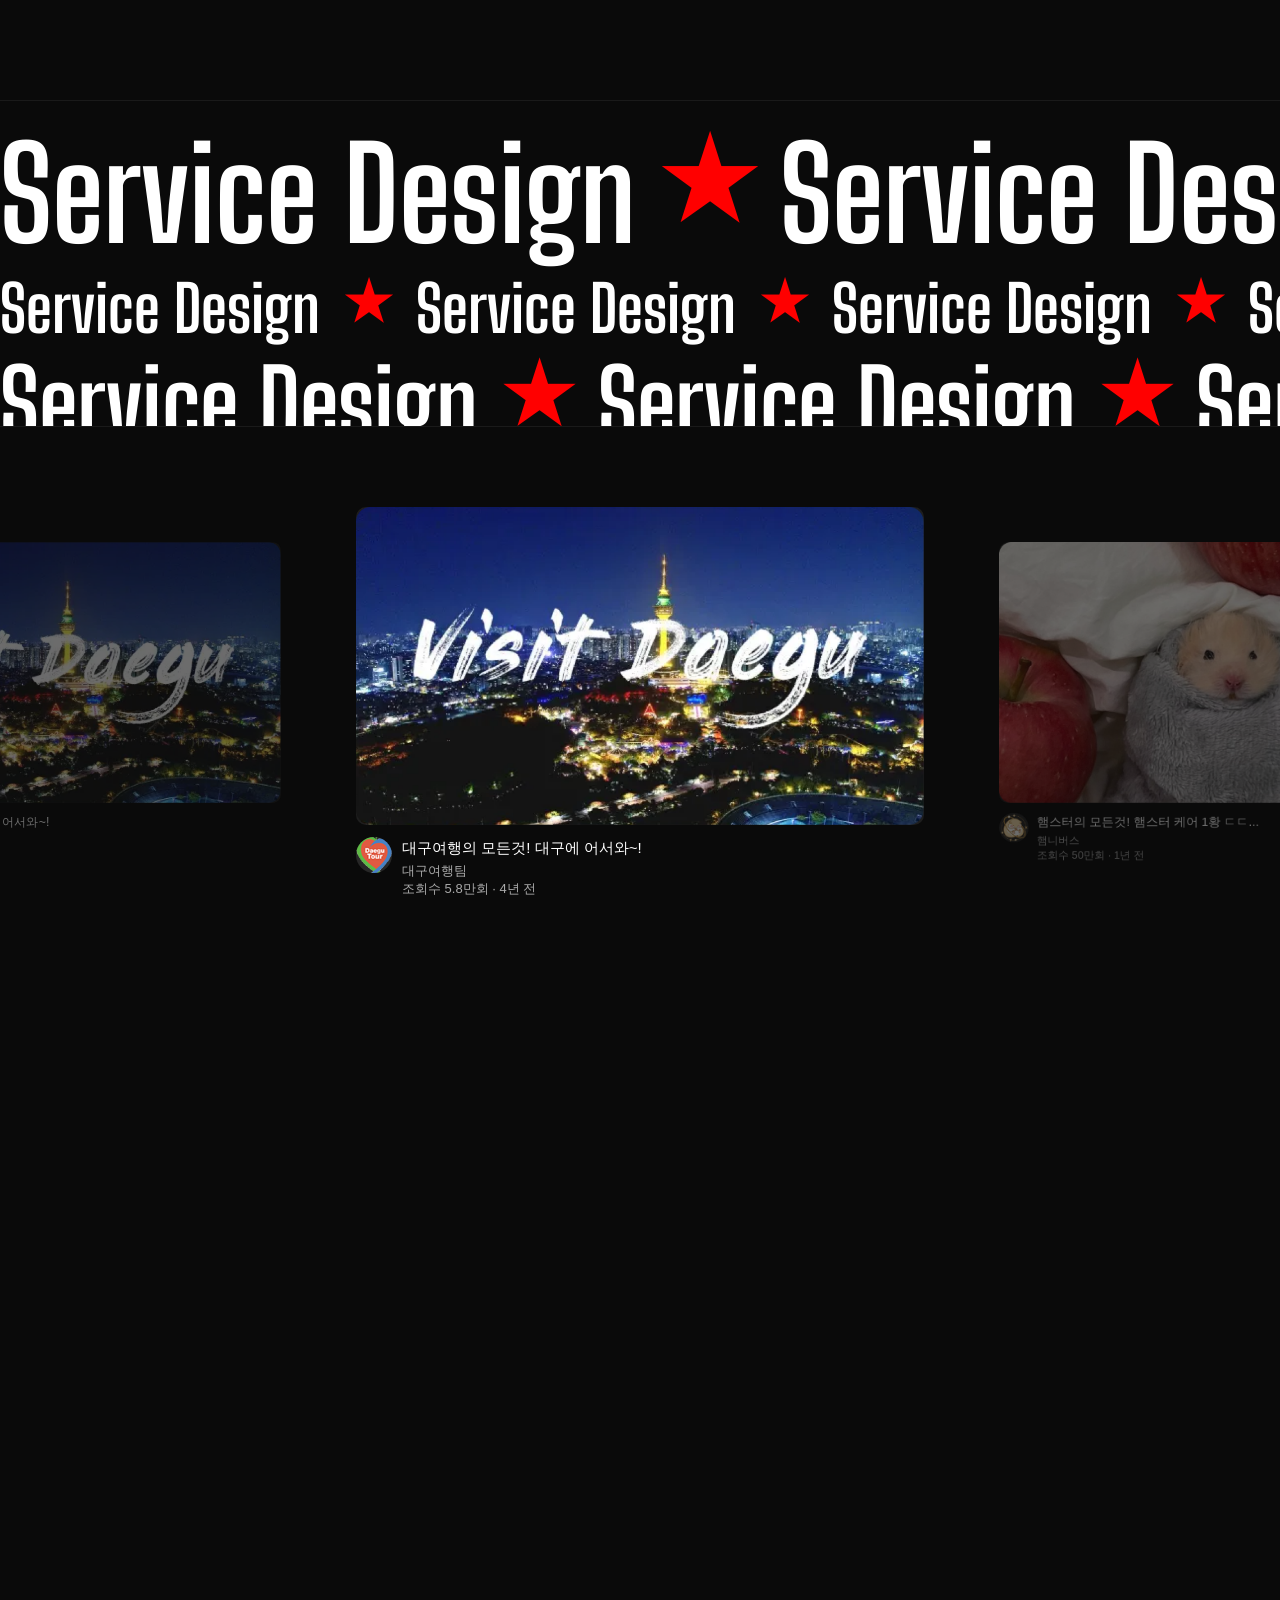
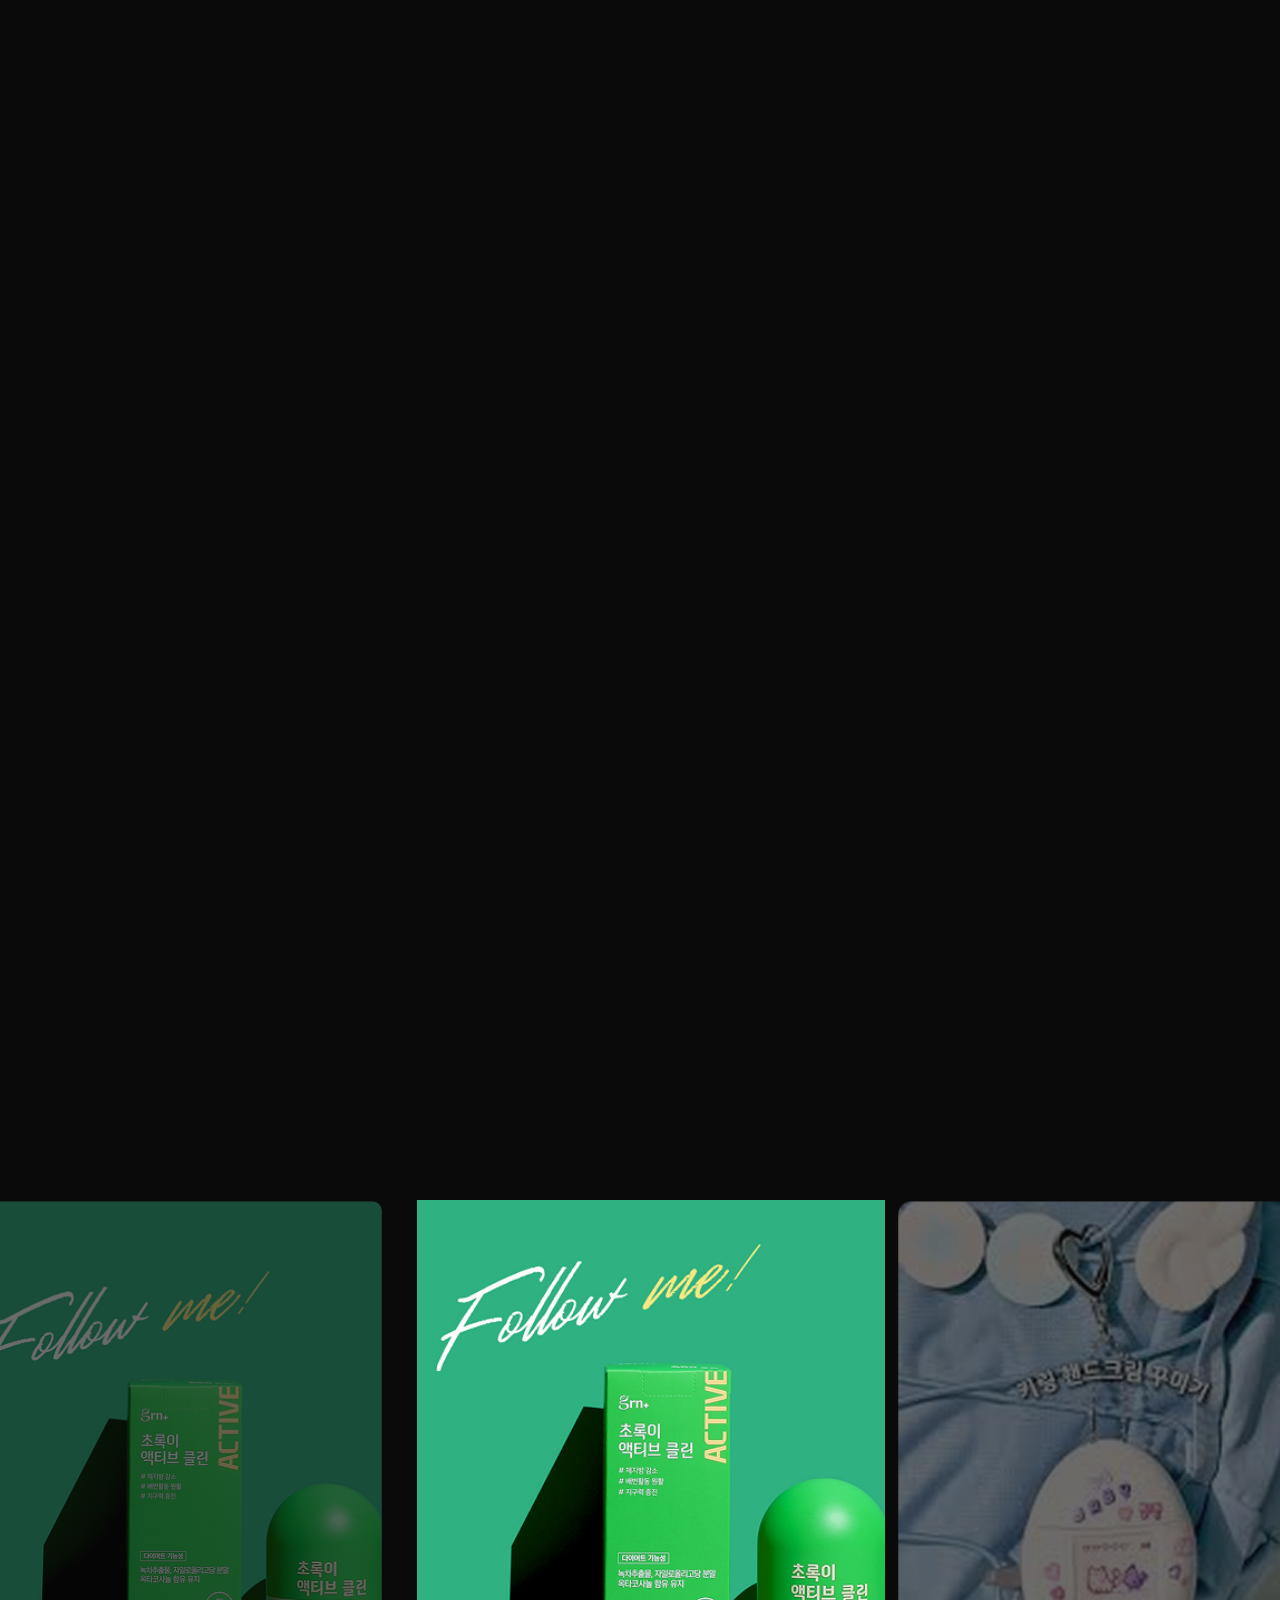
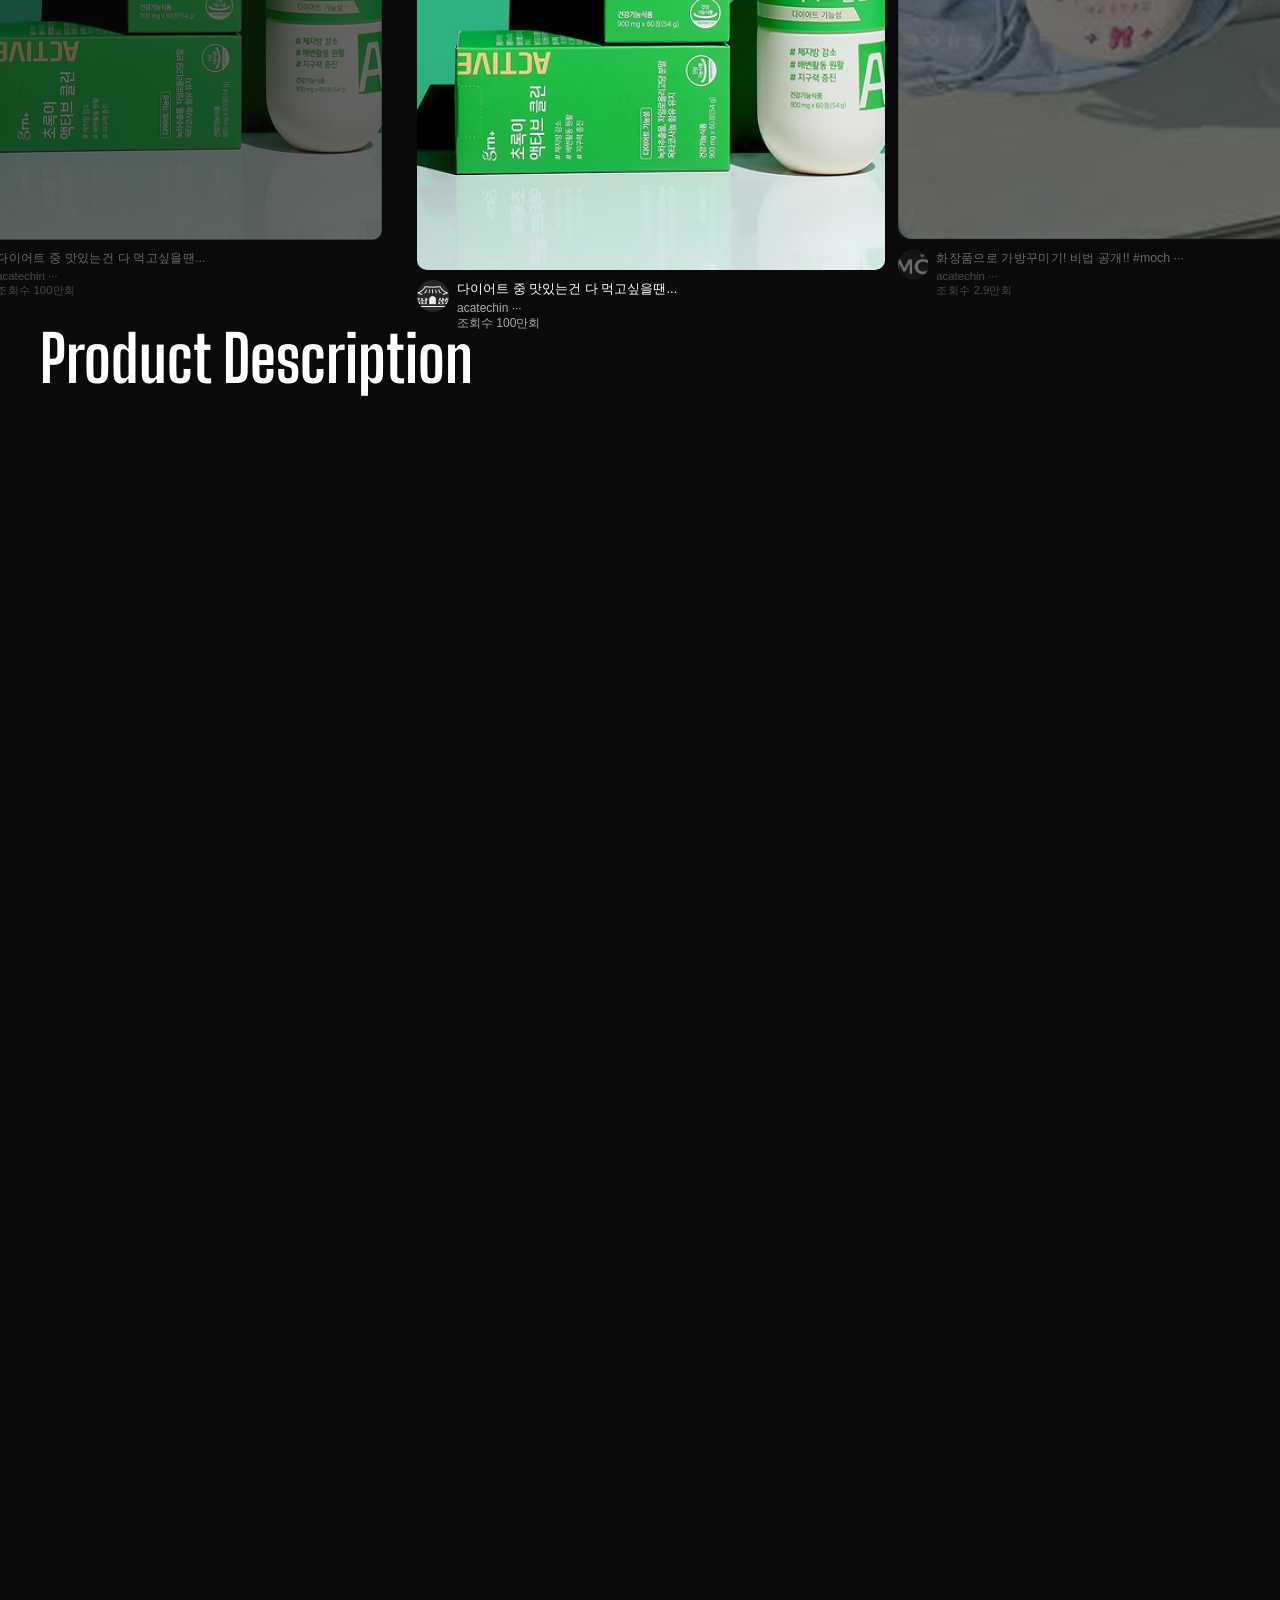
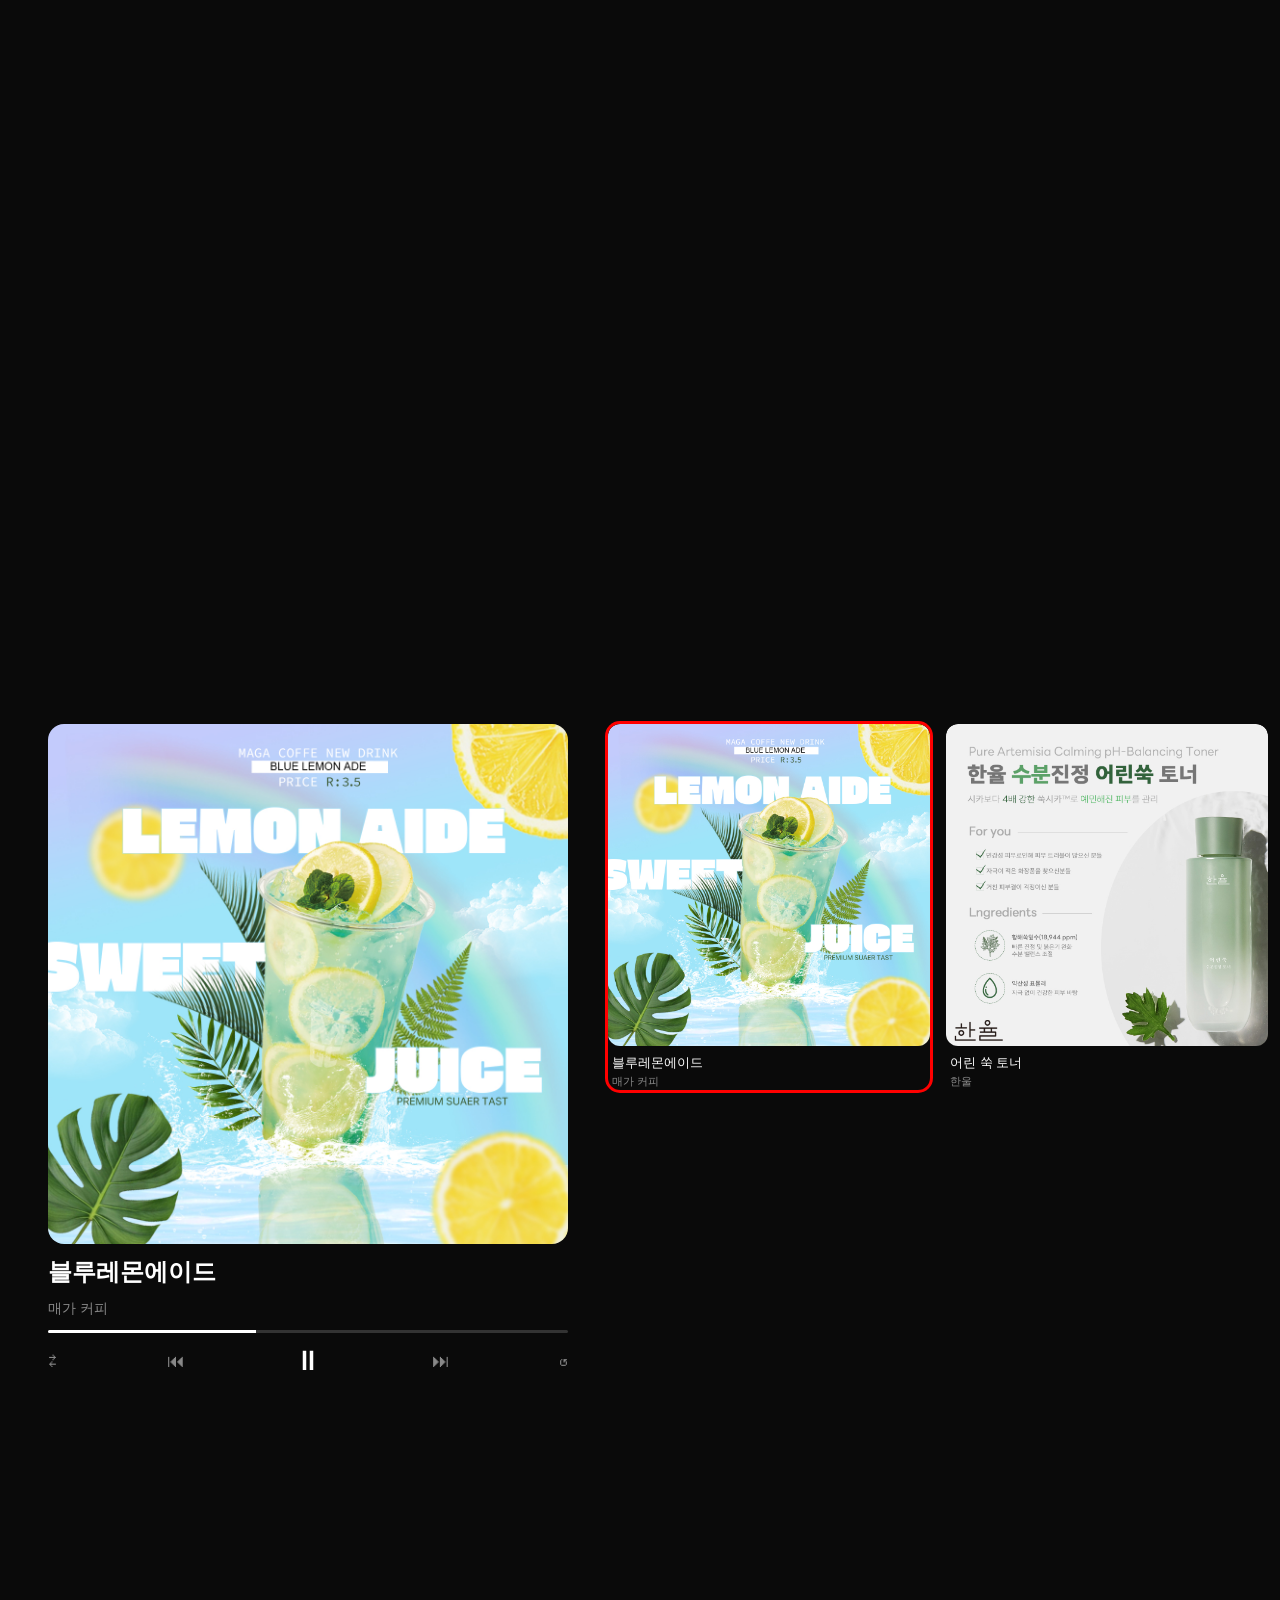
==== commit 3421db7a: "doc:인덱스 수정" ====
--- a/index.html
+++ b/index.html
@@ -210,13 +210,9 @@
           top: 100px;
           height: calc(100vh - 100px);
           overflow: hidden;
+          padding-bottom: 60px;
         "
       >
-        <div id="profile-banner">
-          <div id="profile-banner-placeholder">
-            <img src="assets/image/092958.png" alt="" />
-          </div>
-        </div>
         <div id="profile-info">
           <div id="profile-left">
             <img
@@ -261,7 +257,7 @@
                 <span class="edu-name">경북여자고등학교 (3년)</span>
               </li>
             </ul>
-            <h2 class="detail-title" style="margin-top: 40px">Skill</h2>
+            <h2 class="detail-title" style="margin-top: 160px">Skill</h2>
             <div id="skill-icons">
               <img
                 src="https://cdn.jsdelivr.net/gh/devicons/devicon/icons/figma/figma-original.svg"
@@ -292,11 +288,18 @@
           <div id="profile-info-right">
             <h2 class="detail-title">Information</h2>
             <p class="info-text">
-              영양 정보를 꼼꼼히 기록하는 '디슐라'와 햄스터를 정성껏 돌보는
-              '햄니버스'처럼, 저는 사용자의 일상을 돕는 서비스를 만듭니다.
-              어려운 설명 없이도 누구나 바로 이해할 수 있는 쉬운 화면을
-              지향합니다. 사용자가 앱을 사용하는 매 순간이 편안하고 즐거울 수
-              있도록, 작은 디테일까지 놓치지 않고 세심하게 디자인하겠습니다.
+              영양 정보를 기록하는 'Dishly'와 가상 환경을 커스텀하는
+              'Hamniverse' 프로젝트를 <br />통해, 저는 늘 사용자의 시선에서
+              일상을 돕는 서비스를 고민해 왔습니다. 이 과정에서<br />
+              얻은 가장 큰 깨달음은 '가장 좋은 화면은 학습이 필요 없는
+              화면'이라는 점입니다.<br />
+              공급자의 시선이 아닌 철저히 사용자의 입장에서 화면을 분석하고,
+              매끄러운 동선과<br />
+              직관적인 UI를 구현하는 데 집중합니다. 플랫폼 운영과 디자인을
+              아우르며 쌓아온 실전<br />
+              감각을 바탕으로, 유저에게는 시각적 즐거움과 편리함을 제공하고
+              비즈니스에는 확실한<br />
+              가치를 더하는 디테일한 디자인을 선보이겠습니다
             </p>
           </div>
         </div>
@@ -304,7 +307,15 @@
     </section>
 
     <!-- 서비스 디자인 섹션 -->
-    <section id="section-service" style="position: relative; min-height: 300vh">
+    <section
+      id="section-service"
+      style="
+        position: relative;
+        min-height: 300vh;
+        z-index: 1;
+        background: var(--black);
+      "
+    >
       <div
         id="service-sticky"
         style="
@@ -474,7 +485,15 @@
     </section>
 
     <!-- 상세페이지 섹션 -->
-    <section id="section-detail" style="position: relative; min-height: 300vh">
+    <section
+      id="section-detail"
+      style="
+        position: relative;
+        min-height: 300vh;
+        z-index: 2;
+        background: var(--black);
+      "
+    >
       <div
         id="detail-sticky"
         style="
@@ -504,8 +523,15 @@
               data-title="다이어트 중 맛있는건 다 먹고싶을땐..."
               data-period="2026.02.27 – 03.05"
               data-tools="Photoshop · Illustrator"
-              data-desc="다이어트를 원하지만 식단 조절이 어려운 사용자를 위해, 제품의 핵심 성분인 카테킨의 작용 원리를 시각적으로 풀어냈습니다. 체지방·다이어트·변비 세 가지 고민을 도입부에 배치해 타겟 사용자의 공감을 이끌고, 4가지 포인트로 나눠 정보를 단계적으로 전달해 신뢰감을 높였습니다."
+              data-colors="#259e4f,#57b573,#e6f5da"
+              data-colornames="Main Green,Sub Green,Light Green"
+              data-fonts="래시피 코리아 · Pretendard"
+              data-goal="grn+ 초록이의 기능적 전문성과 신뢰감을 시각화하여 구매 전환을 유도하는 상세페이지 기획. 사용자의 고민(변비·체지방)에 공감하고, 과학적 근거를 쉽게 전달해 제품 효능에 대한 확신을 주는 것이 목표."
+              data-problem="성분 정보의 난해함 — 카테킨·자일로올리고당 등 생소한 성분 명칭과 복잡한 메커니즘을 한눈에 이해하기 어려움. / 다이어트 제품 피로도 — '왜 이 제품이어야 하는가'에 대한 명확한 USP 전달 부족 시 사용자 이탈. / 신뢰성 확보 — 수치와 결과로 증명되지 않으면 구매 결정을 이끌어내기 어려움."
+              data-solve="Nature Green Mood — 녹차를 연상시키는 그린 컬러로 건강하고 싱그러운 브랜드 이미지를 일관성 있게 유지. / Flat Icon & Info-graphic — 복잡한 신체 변화 원리를 단순화된 아이콘과 인포그래픽으로 제작해 가독성 극대화. / UX Flow — 공감(리얼 보이스) → 타겟팅 → 성분별 효능(Point 1~4) → 데이터 신뢰 → 복용 가이드 순으로 배치."
+              data-retro="'고민'에서 '확신'으로 가는 심리적 설계 — 도입부 페인 포인트 공감 후 각 성분이 고민을 어떻게 해결하는지 단계별로 설명하며 의구심을 하나씩 해소. 상세페이지는 단순 정보 전달을 넘어 사용자와 브랜드 간의 신뢰를 구축하는 대화의 장임을 배웠습니다."
               data-link="https://ny2354.cafe24.com/product/gtn-%EC%B4%88%EB%A1%9D%EC%9D%B4-%EB%8B%A4%EC%9D%B4%EC%96%B4%ED%8A%B8%EC%95%8C%EC%95%BD/28/category/62/display/1/"
+              data-desc="다이어트를 원하지만 식단 조절이 어려운 사용자를 위해, 제품의 핵심 성분인 카테킨의 작용 원리를 시각적으로 풀어냈습니다."
             >
               <div class="shorts-thumb dummy">
                 <img src="assets/image/product-2.png" alt="" />
@@ -532,8 +558,15 @@
               data-title="화장품으로 가방꾸미기! 비법 공개!!"
               data-period="2026.04.07 – 04.13"
               data-tools="Figma · Photoshop · Illustrator"
-              data-desc="핸드크림을 단순한 스킨케어 제품이 아닌 패션 아이템으로 포지셔닝하기 위해, 요즘 MZ세대 트렌드인 가방꾸미기 문화와 연결했습니다. 레트로 픽셀 감성과 다꾸 스타일의 비주얼로 제품의 귀여운 개성을 강조하고, 향기·보습 등 기능 정보도 트렌디한 레이아웃으로 자연스럽게 전달했습니다."
+              data-colors="#F4F4F4,#FEB8BD,#634F93,#D8D2EE,#3B6BD7,#BFDBFE,#D55E9E,#F1D089"
+              data-colornames="Main,Main,Sub,Sub,Sub,Sub,Sub,Sub"
+              data-fonts="레몬빙수체 · Mulmaru Mono"
+              data-goal="멈칫에서 다마고치 컨셉으로 나온 핸드크림의 사이트가 한 화면으로 보이는 랜딩페이지 제작."
+              data-problem="상향 평준화된 시장에서의 차별화 고민 — 핸드크림 시장은 보습력·향기라는 기능 면에서 이미 상향 평준화되어 있어, 단순 정보 나열로는 브랜드의 독창적인 세계관을 전달하기 어려움. / 소장 욕구의 결여 — 기존 상세페이지들은 스펙 전달에만 치중하여 MZ세대가 중시하는 다꾸·레트로·개성 표현 등의 문화적 코드와 소통하지 못함. / 정서적 연결 부족 — 매일 휴대하는 핸드크림임에도 사용자가 제품을 애착 아이템으로 느끼게 만드는 스토리텔링이 부족함."
+              data-solve="세계관 구축(Gamification) — 핸드크림을 사용자가 휴대하며 함께 시간을 보내는 반려 캐릭터로 정의. 도트 그래픽과 게임 UI 요소를 활용해 다마고치를 키우는 듯한 시각적 즐거움을 부여. / 레트로 비주얼 — 픽셀 아트와 도트 폰트로 레트로 게임 감성을 연출. 다꾸 느낌의 레이아웃으로 수집하고 싶은 디자인 구현. / 인터랙티브 스토리텔링 — 페이지 흐름을 게임 튜토리얼·다이어리 한 페이지처럼 구성해 끝까지 흥미롭게 읽히는 몰입감 설계."
+              data-retro="레트로·Y2K라는 구체적인 취향 데이터를 디자인 언어로 치환하는 데 집중. / 맥락적 큐레이션 — 5가지 향기마다 각기 다른 윈도우 팝업과 컬러를 적용해 사용자가 자신의 취향에 맞는 캐릭터를 고르는 재미를 부여. / 가치 중심의 제안 — 성분(시어버터·글리세린 등) 정보조차 게임의 스탯이나 인벤토리처럼 시각화하여 감성적 코드에 맞춘 개인화된 커뮤니케이션의 중요성을 체감."
               data-link="https://www.figma.com/proto/DoVef63uSHZZP9dSA1dqBs/%EB%9E%9C%EB%94%A9-%ED%8E%98%EC%9D%B4%EC%A7%80-%EB%94%94%EC%9E%90%EC%9D%B8-%EA%B9%80%EB%82%98%EC%97%B0?node-id=16-26&p=f&viewport=137%2C429%2C0.13&t=WGed79THoWKXvzhD-1&scaling=min-zoom&content-scaling=fixed&starting-point-node-id=16%3A26&page-id=0%3A1"
+              data-desc="핸드크림을 단순한 스킨케어 제품이 아닌 패션 아이템으로 포지셔닝하기 위해, 요즘 MZ세대 트렌드인 가방꾸미기 문화와 연결했습니다."
             >
               <div class="shorts-thumb dummy">
                 <img src="assets/image/product-3.png" alt="" />
@@ -557,8 +590,15 @@
               data-title="품질대란! 익산농협 샘크림 찰쌀떡 오픈런 후기!"
               data-period="2026.03.10 – 03.13"
               data-tools="Photoshop · Illustrator"
-              data-desc="8000명 이상의 소비자가 선택한 익산농협 샘크림 찰쌀떡의 신뢰도와 품질을 시각적으로 전달하기 위해, 제품의 부드럽고 고급스러운 질감을 중심으로 디자인했습니다. 따뜻한 베이지·브라운 톤으로 정성스럽고 건강한 이미지를 강조하고, 실제 먹는 장면을 담아 소비자의 구매 욕구를 자연스럽게 이끌어냈습니다."
+              data-colors="#f5efe6,#1a2238,#f9d423,#371c0a,#fbccca,#d9d9d9,#d2b48c,#9ac28a,#fbcbc9,#b490c4,#FFFFFF,#d9ead3"
+              data-colornames="Main,Main,Main,Main,Sub,Sub,Sub,Sub,Sub,Sub,Sub,Sub"
+              data-fonts="레시피코리아 · 라인시드 · 롯데마트행복체"
+              data-goal="전통적인 떡의 이미지를 탈피하여 SNS에서 화제가 된 익산농협 생크림 찹쌀떡의 트렌디하고 프리미엄한 가치를 극대화하는 상세페이지 기획. 8가지 다양한 맛의 매력을 시각적으로 전달하고 농협 브랜드의 신뢰감을 더해 구매 전환율을 높이는 것이 목표."
+              data-problem="정보의 포화 — 8가지 맛을 한 페이지에 담으면서 사용자가 혼란을 느끼거나 지루해질 위험. / 신뢰와 트렌드의 불균형 — 농협의 올드한 이미지와 생크림 떡이라는 트렌디한 제품 사이의 시각적 간극을 메워야 함. / 비대면 구매의 한계 — 직접 먹어볼 수 없는 온라인 쇼핑 특성상 떡의 질감과 크림의 풍부함을 시각적으로 완벽히 대체해야 하는 과제."
+              data-solve="Clean & Delicious — 깔끔한 화이트 배경에 제품 고유의 색상을 포인트 컬러로 활용해 각 맛의 개성을 강조. / High-Quality Photography — 실제 조리 과정과 떡 단면의 클로즈업 이미지로 시각적 미각을 자극. / UX Flow — 검증된 인기(리뷰) → 제조 공정(신뢰) → 제품 라인업(선택) → 맛있게 먹는 법(애프터 케어) 순으로 배치. / 중요 정보(HACCP 인증·100% 국내산)는 엠블럼·박스 UI로 가독성을 높이고, 맛별 설명은 카드 레이아웃으로 체계적으로 전달."
+              data-retro="'인지'에서 '신뢰'로 이어지는 설득의 기술 — 8,000개 이상의 리뷰 데이터를 상단에 배치해 사회적 증거를 먼저 제시하고, 이후 제조 공정과 HACCP 인증으로 심리적 저항을 연속 제거. 상세페이지는 소비자의 의심을 확신으로 바꾸는 연속적 설득 과정임을 체감. / 다각화된 취향 공략 — 8가지 맛을 단순 나열하지 않고 각각의 원재료와 특징을 세밀하게 기술해 개인화된 쇼핑 경험 제공. 시각 언어가 소비자 기호와 만날 때 강력한 구매 동기가 됨을 배운 프로젝트."
               data-link="https://ny2354.cafe24.com/product/%EC%9D%B5%EC%82%B0-%EB%86%8D%ED%98%91-%EC%83%9D%ED%81%AC%EB%A6%BC-%EC%B0%B9%EC%8C%80%EB%96%A1/12/category/62/display/1/"
+              data-desc="8000명 이상의 소비자가 선택한 익산농협 샘크림 찰쌀떡의 신뢰도와 품질을 시각적으로 전달하기 위해, 제품의 부드럽고 고급스러운 질감을 중심으로 디자인했습니다."
             >
               <div class="shorts-thumb dummy">
                 <img src="assets/image/product-1.png" alt="" />
@@ -585,8 +625,15 @@
               data-title="다이어트 중 맛있는건 다 먹고싶을땐..."
               data-period="2026.02.27 – 03.05"
               data-tools="Photoshop · Illustrator"
-              data-desc="다이어트를 원하지만 식단 조절이 어려운 사용자를 위해, 제품의 핵심 성분인 카테킨의 작용 원리를 시각적으로 풀어냈습니다. 체지방·다이어트·변비 세 가지 고민을 도입부에 배치해 타겟 사용자의 공감을 이끌고, 4가지 포인트로 나눠 정보를 단계적으로 전달해 신뢰감을 높였습니다."
+              data-colors="#259e4f,#57b573,#e6f5da"
+              data-colornames="Main Green,Sub Green,Light Green"
+              data-fonts="래시피 코리아 · Pretendard"
+              data-goal="grn+ 초록이의 기능적 전문성과 신뢰감을 시각화하여 구매 전환을 유도하는 상세페이지 기획. 사용자의 고민(변비·체지방)에 공감하고, 과학적 근거를 쉽게 전달해 제품 효능에 대한 확신을 주는 것이 목표."
+              data-problem="성분 정보의 난해함 — 카테킨·자일로올리고당 등 생소한 성분 명칭과 복잡한 메커니즘을 한눈에 이해하기 어려움. / 다이어트 제품 피로도 — '왜 이 제품이어야 하는가'에 대한 명확한 USP 전달 부족 시 사용자 이탈. / 신뢰성 확보 — 수치와 결과로 증명되지 않으면 구매 결정을 이끌어내기 어려움."
+              data-solve="Nature Green Mood — 녹차를 연상시키는 그린 컬러로 건강하고 싱그러운 브랜드 이미지를 일관성 있게 유지. / Flat Icon & Info-graphic — 복잡한 신체 변화 원리를 단순화된 아이콘과 인포그래픽으로 제작해 가독성 극대화. / UX Flow — 공감(리얼 보이스) → 타겟팅 → 성분별 효능(Point 1~4) → 데이터 신뢰 → 복용 가이드 순으로 배치."
+              data-retro="'고민'에서 '확신'으로 가는 심리적 설계 — 도입부 페인 포인트 공감 후 각 성분이 고민을 어떻게 해결하는지 단계별로 설명하며 의구심을 하나씩 해소. 상세페이지는 단순 정보 전달을 넘어 사용자와 브랜드 간의 신뢰를 구축하는 대화의 장임을 배웠습니다."
               data-link="https://ny2354.cafe24.com/product/gtn-%EC%B4%88%EB%A1%9D%EC%9D%B4-%EB%8B%A4%EC%9D%B4%EC%96%B4%ED%8A%B8%EC%95%8C%EC%95%BD/28/category/62/display/1/"
+              data-desc="다이어트를 원하지만 식단 조절이 어려운 사용자를 위해, 제품의 핵심 성분인 카테킨의 작용 원리를 시각적으로 풀어냈습니다."
             >
               <div class="shorts-thumb dummy">
                 <img src="assets/image/product-2.png" alt="" />
@@ -637,8 +684,55 @@
                   <div class="stat-label" style="margin-top: 6px">사용 툴</div>
                 </div>
               </div>
-              <div id="panel-desc-label">💬 기획 의도</div>
-              <div id="panel-desc"></div>
+
+              <!-- 기획 의도 -->
+              <div class="panel-section">
+                <div class="panel-section-title">💬 기획 의도</div>
+                <div class="panel-section-body" id="panel-desc"></div>
+              </div>
+
+              <!-- 프로젝트 목표 -->
+              <div class="panel-section" id="panel-goal-wrap">
+                <div class="panel-section-title">🎯 프로젝트 목표</div>
+                <div class="panel-section-body" id="panel-goal"></div>
+              </div>
+
+              <!-- 디자인 보드 -->
+              <div class="panel-section" id="panel-design-wrap">
+                <div class="panel-section-title">🎨 디자인 보드</div>
+                <div
+                  id="panel-colors"
+                  style="
+                    display: flex;
+                    gap: 8px;
+                    margin-bottom: 10px;
+                    flex-wrap: wrap;
+                    align-items: flex-start;
+                  "
+                ></div>
+                <div
+                  id="panel-fonts"
+                  style="font-size: 12px; color: #bbb; line-height: 1.6"
+                ></div>
+              </div>
+
+              <!-- 문제 정의 -->
+              <div class="panel-section" id="panel-problem-wrap">
+                <div class="panel-section-title">⚠️ 문제 정의</div>
+                <div class="panel-section-body" id="panel-problem"></div>
+              </div>
+
+              <!-- 해결 과정 -->
+              <div class="panel-section" id="panel-solve-wrap">
+                <div class="panel-section-title">✅ 해결 과정</div>
+                <div class="panel-section-body" id="panel-solve"></div>
+              </div>
+
+              <!-- 회고 -->
+              <div class="panel-section" id="panel-retro-wrap">
+                <div class="panel-section-title">💡 회고</div>
+                <div class="panel-section-body" id="panel-retro"></div>
+              </div>
             </div>
           </div>
         </div>
@@ -740,6 +834,24 @@
                 </div>
                 <div class="sns-card-label">
                   2026 대구 마라톤<br /><span>대구광역시</span>
+                </div>
+              </div>
+              <div
+                class="sns-small-card"
+                onclick="
+                  switchSnsCard(
+                    this,
+                    'assets/image/instersns4.png',
+                    '메론빵',
+                    '뚜레주루',
+                  )
+                "
+              >
+                <div class="sns-card-img-wrap">
+                  <img src="assets/image/instersns4.png" alt="메론빵" />
+                </div>
+                <div class="sns-card-label">
+                  메론빵<br /><span>뚜레주루</span>
                 </div>
               </div>
               <div class="sns-small-card dummy">
--- a/style.css
+++ b/style.css
@@ -336,7 +336,7 @@
 
 #profile-banner {
   width: 100%;
-  height: 260px;
+  height: 180px;
   background: #111;
   overflow: hidden;
   position: relative;
@@ -358,45 +358,45 @@
 }
 
 #profile-info {
-  padding: 80px 64px 40px;
+  padding: 80px 64px 28px;
   border-bottom: 1px solid #1a1a1a;
 }
 
 #profile-left {
   display: flex;
   align-items: flex-start;
-  gap: 36px;
+  gap: 28px;
 }
 
 #profile-avatar {
-  width: 300px !important;
-  height: 300px !important;
+  width: 200px !important;
+  height: 200px !important;
   border-radius: 50%;
   object-fit: cover;
   border: 2px solid #333;
   flex-shrink: 0;
-  margin-top: -80px;
+  margin-top: 0;
   background: #1a1a1a;
-  padding: 10px 0;
+  padding: 6px 0;
 }
 
 #profile-name {
   font-family: "Big Shoulders Display", sans-serif;
-  font-size: 70px;
+  font-size: 48px;
   color: var(--white);
   letter-spacing: 2px;
-  margin-bottom: 8px;
+  margin-bottom: 6px;
 }
 
 #profile-handle {
   font-family: "Roboto", sans-serif;
-  font-size: 24px;
+  font-size: 18px;
   color: #888;
-  margin-bottom: 14px;
+  margin-bottom: 10px;
 }
 #profile-bio {
   font-family: "Roboto", sans-serif;
-  font-size: 24px;
+  font-size: 17px;
   color: #ccc;
   line-height: 1.7;
   margin-bottom: 6px;
@@ -408,19 +408,19 @@
 }
 #profile-bio-sub {
   font-family: "Roboto", sans-serif;
-  font-size: 24px;
+  font-size: 17px;
   color: #666;
-  margin-bottom: 16px;
+  margin-bottom: 12px;
 }
 
 .hire-btn {
   display: inline-block;
-  padding: 12px 28px;
+  padding: 10px 22px;
   background: #272727;
   color: var(--white);
   border-radius: 20px;
   font-family: "Roboto", sans-serif;
-  font-size: 24px;
+  font-size: 17px;
   font-weight: 500;
   text-decoration: none;
   transition: background 0.2s;
@@ -433,66 +433,67 @@
 #profile-detail {
   display: grid;
   grid-template-columns: 1fr 1fr;
-  gap: 48px;
-  padding: 20px 80px 80px;
+  gap: 40px;
+  padding: 20px 64px 60px;
 }
 
 .detail-title {
   font-family: "Big Shoulders Display", sans-serif;
+  font-size: 28px;
+  color: var(--white);
+  letter-spacing: 2px;
+  margin-bottom: 16px;
+}
+
+#profile-edu .detail-title {
   font-size: 40px;
-  color: var(--white);
-  letter-spacing: 2px;
-  margin-bottom: 24px;
-}
-
-#profile-edu .detail-title {
-  font-size: 64px;
 }
 #profile-info-right .detail-title {
-  font-size: 64px;
+  font-size: 40px;
 }
 
 .edu-list {
   list-style: none;
   display: flex;
   flex-direction: column;
+  gap: 12px;
+}
+.edu-list li {
+  display: flex;
   gap: 16px;
-}
-.edu-list li {
-  display: flex;
-  gap: 20px;
-  font-size: 24px;
+  font-size: 17px;
   line-height: 1.6;
 }
 .edu-period {
   color: #666;
   white-space: nowrap;
   flex-shrink: 0;
-  font-size: 20px;
+  font-size: 16px;
 }
 .edu-name {
   color: #ccc;
-  font-size: 24px;
+  font-size: 17px;
 }
 
 #skill-icons {
   display: flex;
-  gap: 20px;
+  gap: 16px;
   flex-wrap: wrap;
+  margin-top: 16px;
 }
 #skill-icons img {
-  width: 72px;
-  height: 72px;
+  width: 48px;
+  height: 48px;
 }
 
 .info-text {
   font-family: "Roboto", sans-serif;
-  font-size: 24px;
+  font-size: 17px;
   color: #aaa;
   line-height: 1.7;
 }
 #profile-info-right .info-text {
-  font-size: 24px;
+  font-size: 17px;
 }
 
 #profile-sticky {
@@ -804,10 +805,7 @@
   display: none;
 }
 #panel-desc-label {
-  font-size: 12px;
-  color: #666;
-  letter-spacing: 0.05em;
-  margin: 14px 0 6px;
+  display: none;
 }
 #panel-project {
   font-size: 15px;
@@ -815,6 +813,37 @@
   color: var(--white);
   line-height: 1.4;
   margin-bottom: 4px;
+}
+.panel-section {
+  margin-top: 14px;
+  padding-top: 14px;
+  border-top: 1px solid #222;
+}
+.panel-section-title {
+  font-size: 11px;
+  color: #888;
+  letter-spacing: 0.05em;
+  margin-bottom: 8px;
+  font-weight: 600;
+}
+.panel-section-body {
+  font-size: 12px;
+  color: #bbb;
+  line-height: 1.7;
+  white-space: pre-line;
+}
+/* 패널 스크롤 */
+#panel-body {
+  overflow-y: auto;
+  flex: 1;
+  scrollbar-width: thin;
+  scrollbar-color: #333 transparent;
+}
+#panel-body::-webkit-scrollbar {
+  width: 3px;
+}
+#panel-body::-webkit-scrollbar-thumb {
+  background: #333;
 }
 #panel-title {
   font-size: 20px;
@@ -843,7 +872,7 @@
 #panel-stats {
   display: flex;
   gap: 8px;
-  align-items: center;
+  align-items: stretch;
 }
 .stat-box {
   background: #2e2e2e;
@@ -851,6 +880,11 @@
   padding: 10px 16px;
   text-align: center;
   flex: 1;
+  display: flex;
+  flex-direction: column;
+  align-items: center;
+  justify-content: center;
+  min-height: 64px;
 }
 .stat-num {
   font-size: 13px;
@@ -869,9 +903,13 @@
   padding: 10px 16px;
   color: var(--white);
   text-decoration: none;
+  display: flex;
+  align-items: center;
+  justify-content: center;
+  min-height: 64px;
   font-size: 14px;
   font-weight: 500;
-  text-align: center;
+  white-space: nowrap;
 }
 .stat-btn:hover {
   background: #444;
@@ -1163,9 +1201,9 @@
 }
 
 #brand-feed-card {
-  width: 420px;
+  width: 580px;
   background: var(--white);
-  border-radius: 16px;
+  border-radius: 20px;
   overflow: hidden;
   box-shadow:
     0 32px 80px rgba(0, 0, 0, 0.6),
@@ -1199,7 +1237,7 @@
   flex: 1;
 }
 #brand-feed-channel {
-  font-size: 14px;
+  font-size: 16px;
   font-weight: 700;
   color: #111;
   line-height: 1.3;
@@ -1209,12 +1247,12 @@
   font-weight: 400;
 }
 #brand-feed-date {
-  font-size: 12px;
+  font-size: 14px;
   color: #aaa;
   font-weight: 400;
 }
 #brand-feed-desc-short {
-  font-size: 13px;
+  font-size: 15px;
   color: #333;
   line-height: 1.4;
   margin-top: 2px;
@@ -1223,14 +1261,14 @@
 /* 본문 텍스트 */
 #brand-feed-body-text {
   padding: 0 16px 10px;
-  font-size: 13px;
+  font-size: 15px;
   color: #333;
   line-height: 1.6;
 }
 #brand-feed-more {
   color: #888;
   cursor: pointer;
-  font-size: 12px;
+  font-size: 14px;
 }
 
 /* ── 이미지 슬라이더 ── */
@@ -1239,7 +1277,7 @@
   width: 100%;
   overflow: hidden;
   background: #f0f0f0;
-  aspect-ratio: 1 / 1;
+  height: 580px;
 }
 
 #brand-feed-slider {
@@ -1375,7 +1413,7 @@
   right: 12px;
   background: rgba(0, 0, 0, 0.5);
   color: #fff;
-  font-size: 12px;
+  font-size: 14px;
   padding: 3px 9px;
   border-radius: 20px;
   z-index: 10;
@@ -1404,7 +1442,7 @@
   align-items: center;
   gap: 5px;
   color: #333;
-  font-size: 14px;
+  font-size: 16px;
   padding: 6px 8px;
   border-radius: 20px;
   transition: background 0.15s;
